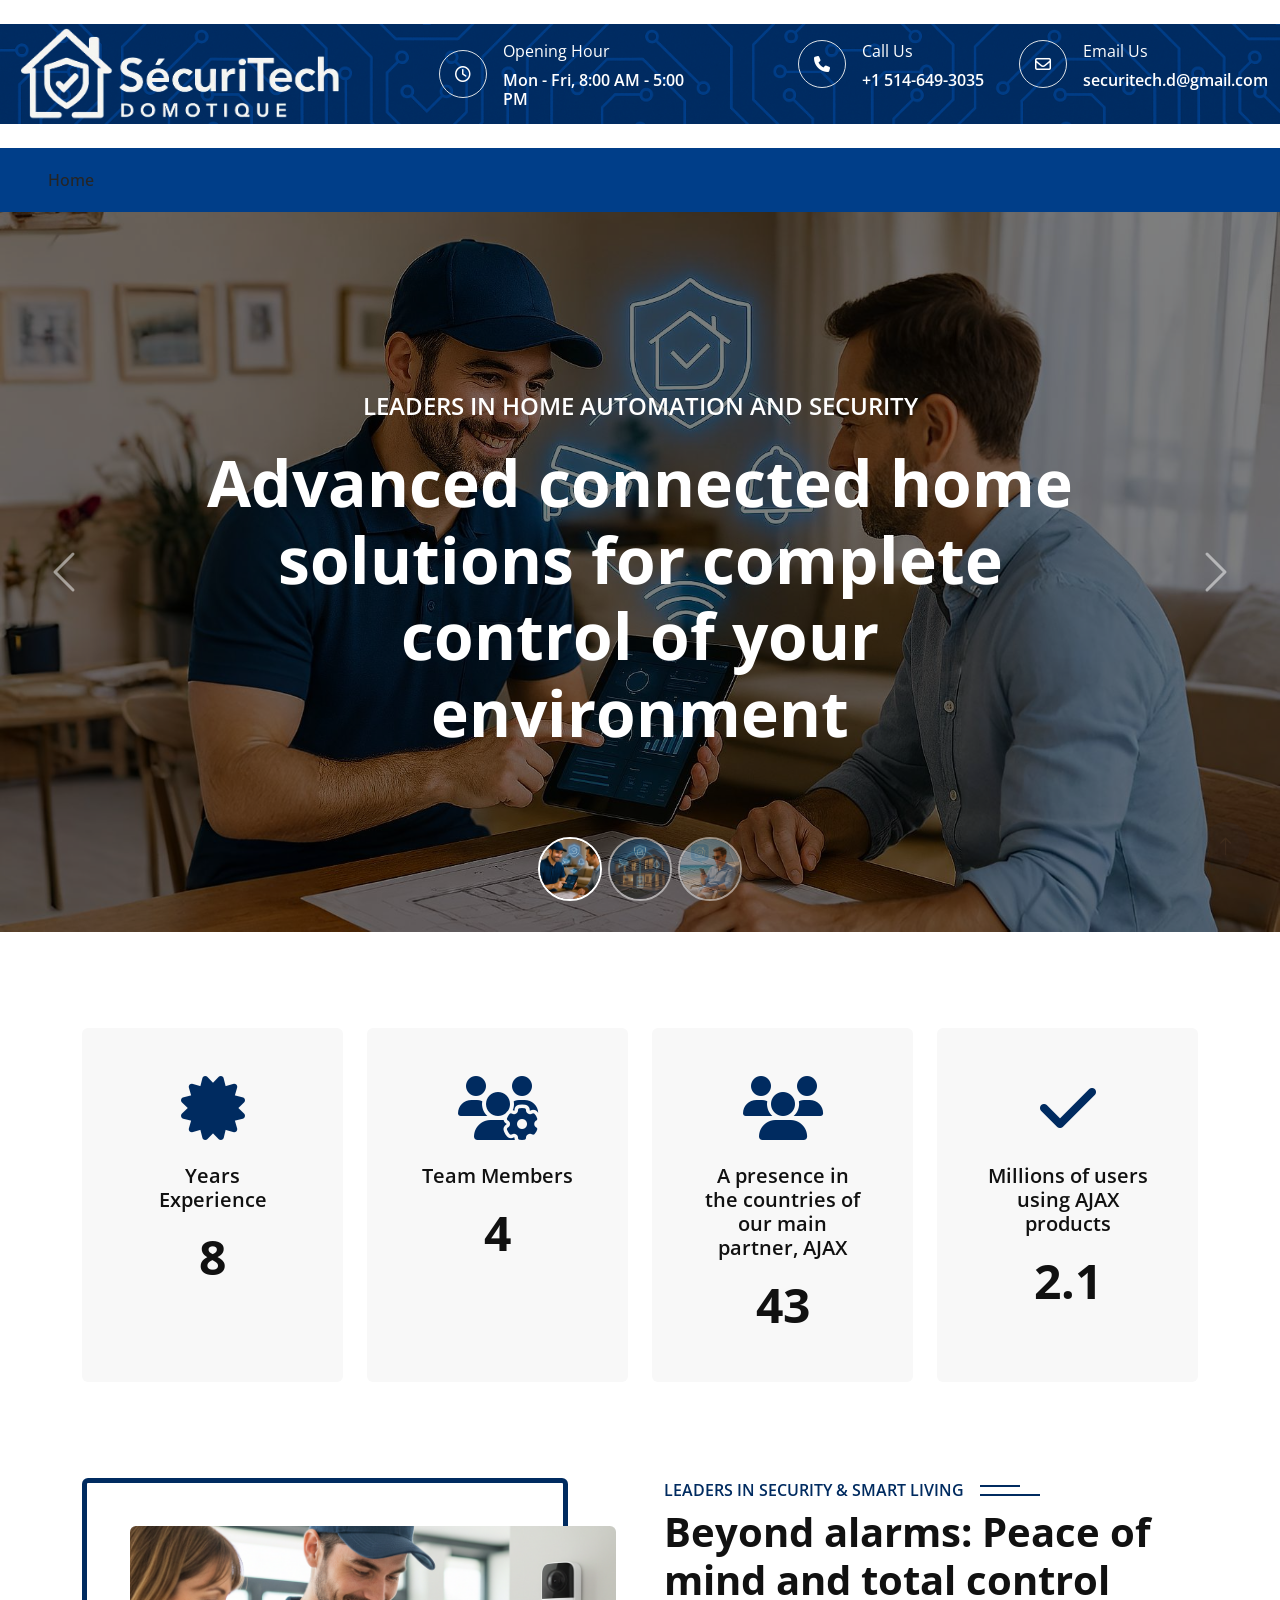
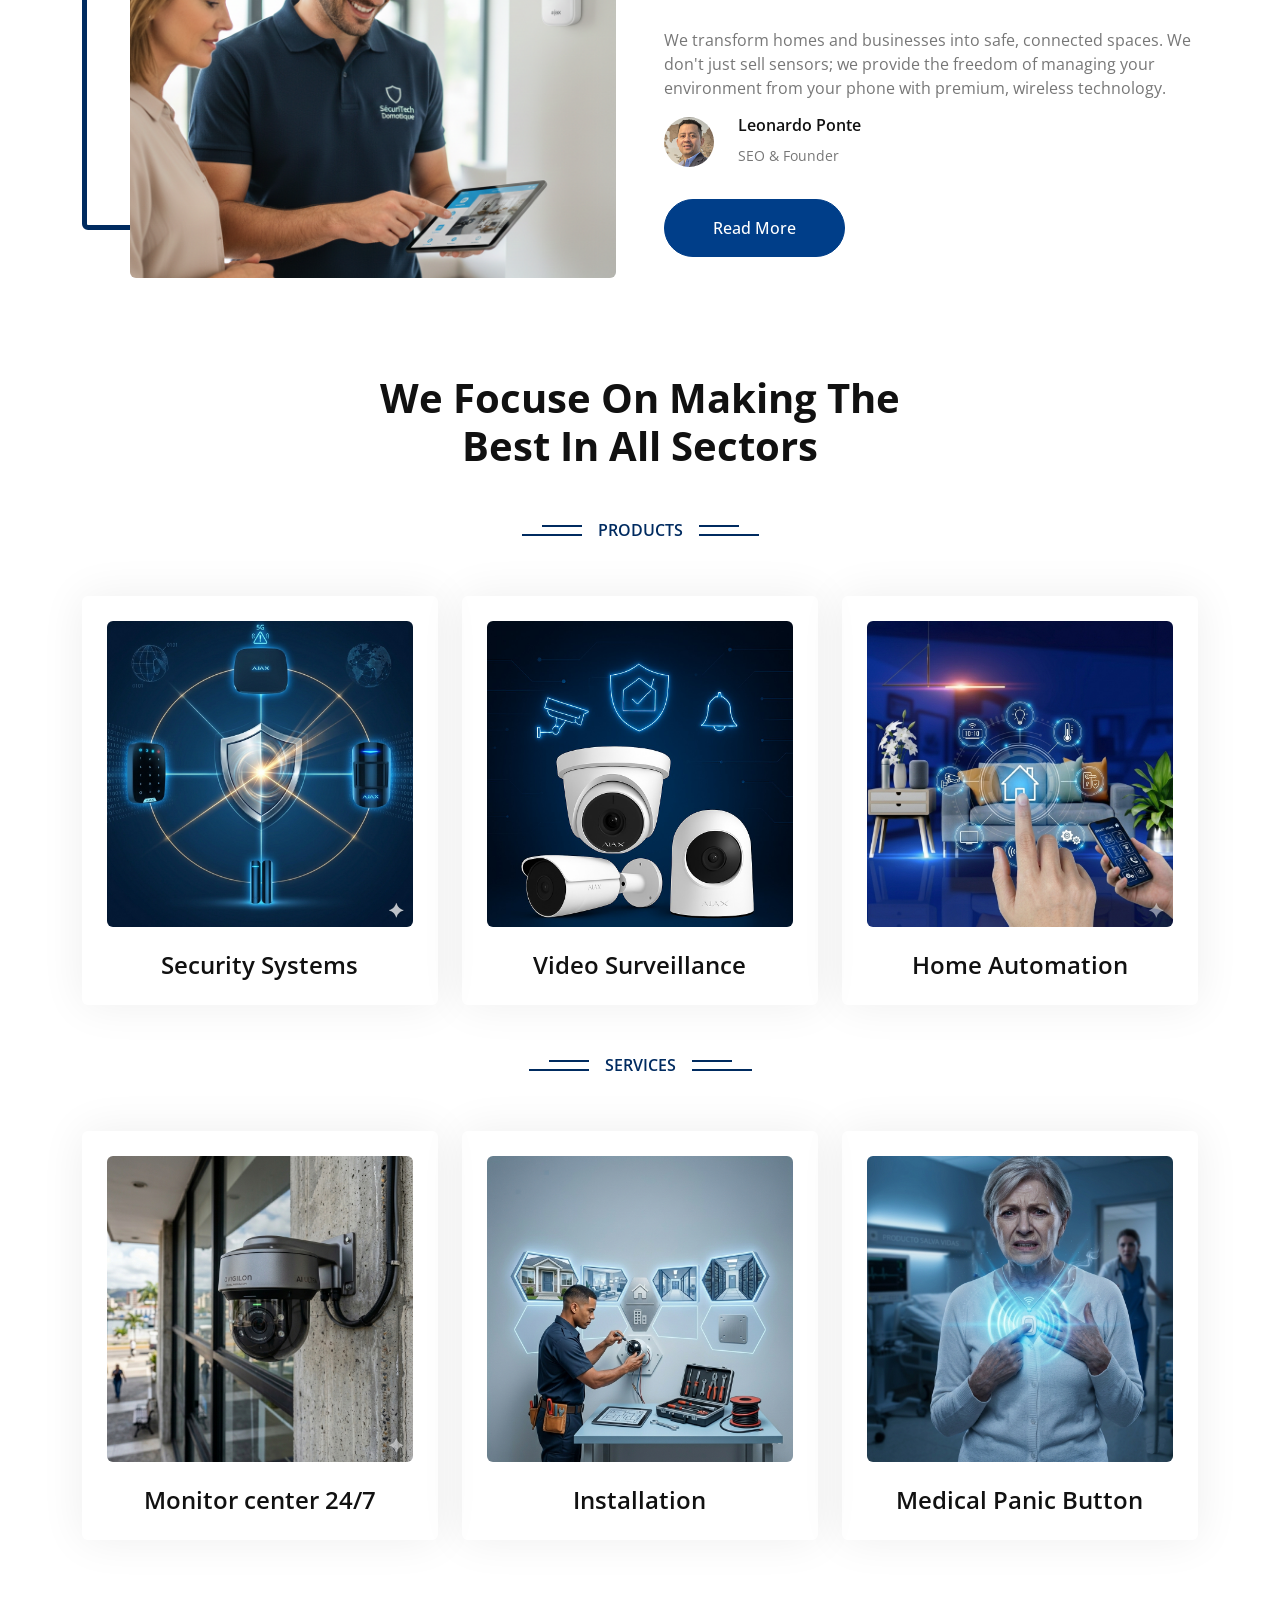
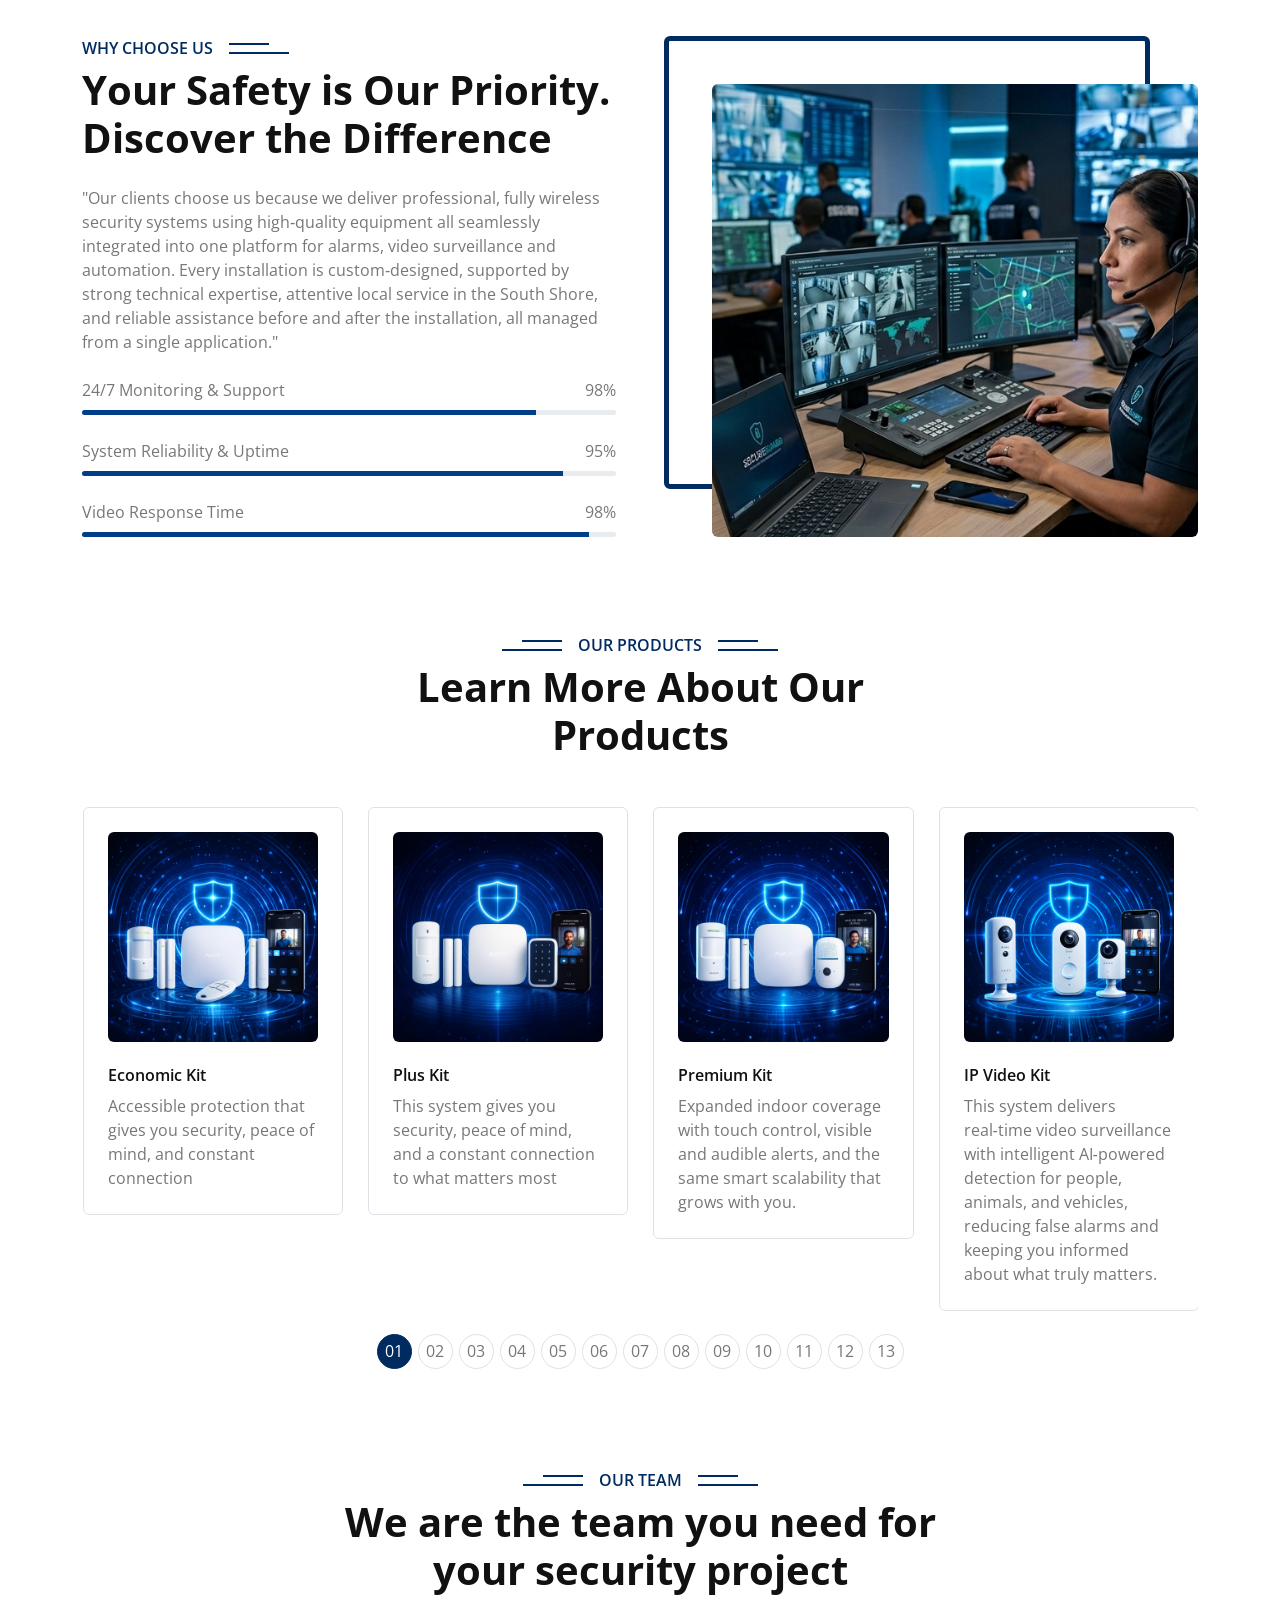
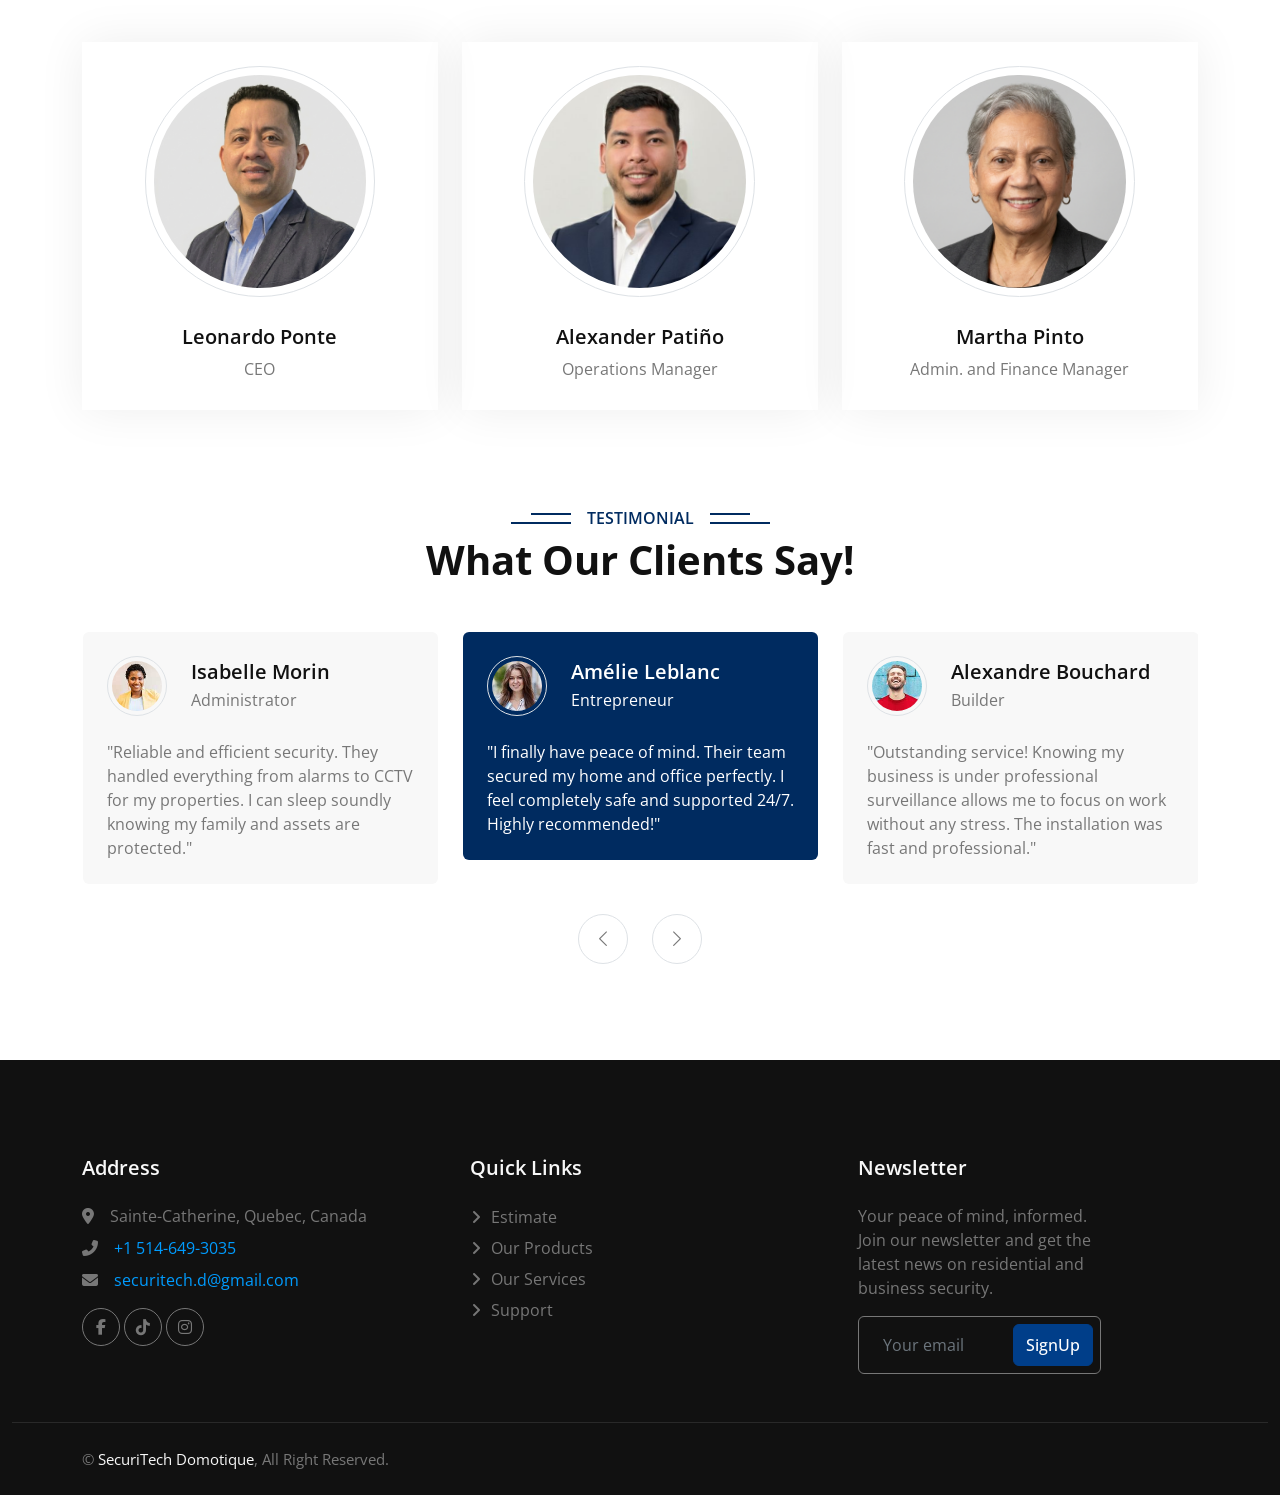
==== index.html @ 62801476 "Texto Dome cam" ====
<!DOCTYPE html>
<html lang="en">

<head>
    <meta charset="utf-8">
    <title>Securi Tech</title>
    <meta content="width=device-width, initial-scale=1.0" name="viewport">
    <meta content="" name="keywords">
    <meta content="" name="description">

    <!-- Favicon -->
    <link href="img/favicon.ico" rel="icon">

    <!-- Google Web Fonts -->
    <link rel="preconnect" href="https://fonts.googleapis.com">
    <link rel="preconnect" href="https://fonts.gstatic.com" crossorigin>
    <link href="https://fonts.googleapis.com/css2?family=Open+Sans:wght@400;500;600;700&display=swap" rel="stylesheet">

    <!-- Icon Font Stylesheet -->
    <!-- <link href="https://cdnjs.cloudflare.com/ajax/libs/font-awesome/5.10.0/css/all.min.css" rel="stylesheet"> -->
    <link rel="stylesheet" href="https://cdnjs.cloudflare.com/ajax/libs/font-awesome/6.4.0/css/all.min.css">
    <link href="https://cdn.jsdelivr.net/npm/bootstrap-icons@1.4.1/font/bootstrap-icons.css" rel="stylesheet">

    <!-- Libraries Stylesheet -->
    <link href="lib/animate/animate.min.css" rel="stylesheet">
    <link href="lib/owlcarousel/assets/owl.carousel.min.css" rel="stylesheet">
    <link href="lib/lightbox/css/lightbox.min.css" rel="stylesheet">

    <!-- Customized Bootstrap Stylesheet -->
    <link href="css/bootstrap.min.css" rel="stylesheet">

    <!-- Template Stylesheet -->
    <link href="css/style.css" rel="stylesheet">
</head>

<body>
    <!-- Spinner Start -->
    <div id="spinner"
        class="show bg-white position-fixed translate-middle w-100 vh-100 top-50 start-50 d-flex align-items-center justify-content-center">
        <div class="spinner-border position-relative text-primary" style="width: 6rem; height: 6rem;" role="status">
        </div>
        <i class="fa fa-laptop-code fa-2x text-primary position-absolute top-50 start-50 translate-middle"></i>
    </div>
    <!-- Spinner End -->


    <!-- Topbar Start -->
    <!-- <div class="container-fluid bg-light px-0 wow fadeIn" data-wow-delay="0.1s">
        <div class="row gx-0 align-items-center d-none d-lg-flex">
            <div class="col-lg-6 px-5 text-start"> -->
    <!-- <ol class="breadcrumb mb-0">
                    <li class="breadcrumb-item"><a class="small text-secondary" href="#">Home</a></li>
                    <li class="breadcrumb-item"><a class="small text-secondary" href="#">Career</a></li>
                    <li class="breadcrumb-item"><a class="small text-secondary" href="#">Terms</a></li>
                    <li class="breadcrumb-item"><a class="small text-secondary" href="#">Privacy</a></li>
                </ol> -->
    <!-- </div>
            <div class="col-lg-6 px-5 text-end">
                <small>Follow us:</small>
                <div class="h-100 d-inline-flex align-items-center">
                    <a class="btn-square text-primary border-end rounded-0" href="https://www.facebook.com/people/SecuriTech-Domotique/61585365060989/"><i class="fab fa-facebook-f"></i></a>
                    <a class="btn-square text-primary border-end rounded-0" href="https://www.tiktok.com/@securitech.domoti"><i class="fab fa-tiktok"></i></a> -->
    <!-- <a class="btn-square text-primary border-end rounded-0" href=""><i class="fab fa-linkedin-in"></i></a> -->
    <!-- <a class="btn-square text-primary pe-0" href="https://www.instagram.com/securitech.domotique"><i class="fab fa-instagram"></i></a>
                </div>
            </div>
        </div>
    </div> -->
    <!-- Topbar End -->


    <!-- Brand & Contact Start -->
    <div class="container-fluid py-4 px-0 m-0 wow fadeIn" data-wow-delay="0.1s">
        <div class="row align-items-center top-bar fondobarra m-0">
            <div class="col-lg-4 col-md-12 text-center text-lg-start">
                <a href="" class="navbar-brand m-0 p-0">
                    <!-- <h1 class="fw-bold text-primary m-0"><i class="fa fa-laptop-code me-3"></i>DGcom</h1> -->
                    <img src="img/Logo Transparente.png" alt="Logo" height="100">
                </a>
            </div>
            <div class="col-lg-8 col-md-7 d-none d-lg-block">
                <div class="row">
                    <div class="col-4">
                        <div class="d-flex align-items-center justify-content-end">
                            <div class="flex-shrink-0 btn-lg-square border rounded-circle">
                                <i class="far fa-clock text-white"></i>
                            </div>
                            <div class="ps-3">
                                <p class="mb-2 text-white">Opening Hour</p>
                                <h6 class="mb-0 text-white">Mon - Fri, 8:00 AM - 5:00 PM</h6>
                            </div>
                        </div>
                    </div>
                    <div class="col-4">
                        <div class="d-flex align-items-center justify-content-end">
                            <div class="flex-shrink-0 btn-lg-square border rounded-circle">
                                <i class="fa fa-phone text-white"></i>
                            </div>
                            <div class="ps-3">
                                <p class="mb-2 text-white">Call Us</p>
                                <h6 class="mb-0 text-white"><a href="https://wa.me/15146493035" class="text-white">+1
                                        514-649-3035</a></h6>
                            </div>
                        </div>
                    </div>
                    <div class="col-4">
                        <div class="d-flex align-items-center justify-content-end">
                            <div class="flex-shrink-0 btn-lg-square border rounded-circle">
                                <i class="far fa-envelope text-white"></i>
                            </div>
                            <div class="ps-3">
                                <p class="mb-2 text-white">Email Us</p>
                                <h6 class="mb-0 text-white"><a href="mailto:securitech.d@gmail.com"
                                        class="text-white">securitech.d@gmail.com</a></h6>
                            </div>
                        </div>
                    </div>
                </div>
            </div>
        </div>
    </div>
    <!-- Brand & Contact End -->


    <!-- Navbar Start -->
    <nav class="navbar navbar-expand-lg bg-primary navbar-dark sticky-top py-lg-0 px-lg-5 wow fadeIn"
        data-wow-delay="0.1s">
        <a href="#" class="navbar-brand ms-3 d-lg-none">MENU</a>
        <button type="button" class="navbar-toggler me-3" data-bs-toggle="collapse" data-bs-target="#navbarCollapse">
            <span class="navbar-toggler-icon"></span>
        </button>
        <div class="collapse navbar-collapse" id="navbarCollapse">
            <div class="navbar-nav me-auto p-3 p-lg-0">
                <a href="index.html" class="nav-item nav-link active">Home</a>
                <!-- <a href="about.html" class="nav-item nav-link">About Us</a> -->
                <!-- <a href="service.html" class="nav-item nav-link">Services</a> -->
                <!-- <a href="project.html" class="nav-item nav-link">Projects</a> -->
                <!-- <div class="nav-item dropdown">
                    <a href="#" class="nav-link dropdown-toggle" data-bs-toggle="dropdown">Pages</a>
                    <div class="dropdown-menu border-0 rounded-0 rounded-bottom m-0">
                        <a href="feature.html" class="dropdown-item">Features</a>
                        <a href="team.html" class="dropdown-item">Our Team</a>
                        <a href="testimonial.html" class="dropdown-item">Testimonial</a>
                        <a href="404.html" class="dropdown-item">404 Page</a>
                    </div>
                </div> -->
                <!-- <a href="contact.html" class="nav-item nav-link">Contact Us</a> -->
            </div>
        </div>
    </nav>
    <!-- Navbar End -->


    <!-- Carousel Start -->
    <div class="container-fluid p-0 mb-5 wow fadeIn" data-wow-delay="0.1s">
        <div id="header-carousel" class="carousel slide" data-bs-ride="carousel">
            <div class="carousel-indicators">
                <button type="button" data-bs-target="#header-carousel" data-bs-slide-to="0" class="active"
                    aria-current="true" aria-label="Slide 1">
                    <img class="img-fluid" src="img/Img01.jpg" alt="Image">
                </button>
                <button type="button" data-bs-target="#header-carousel" data-bs-slide-to="1" aria-label="Slide 2">
                    <img class="img-fluid" src="img/Img02.jpg" alt="Image">
                </button>
                <button type="button" data-bs-target="#header-carousel" data-bs-slide-to="2" aria-label="Slide 3">
                    <img class="img-fluid" src="img/Img03.jpg" alt="Image">
                </button>
            </div>
            <div class="carousel-inner">
                <div class="carousel-item active">
                    <img class="w-100" src="img/Img01.jpg" alt="Image">
                    <div class="carousel-caption">
                        <div class="p-3" style="max-width: 900px;">
                            <h4 class="text-white text-uppercase mb-4 animated zoomIn">Leaders in Home Automation and
                                Security</h4>
                            <h1 class="display-3 text-white mb-0 animated zoomIn">Advanced connected home solutions for
                                complete control of your environment</h1>
                        </div>
                    </div>
                </div>
                <div class="carousel-item">
                    <img class="w-100" src="img/Img02.jpg" alt="Image">
                    <div class="carousel-caption">
                        <div class="p-3" style="max-width: 900px;">
                            <h4 class="text-white text-uppercase mb-4 animated zoomIn">Smart Spaces: Total Control in
                                Home and Office</h4>
                            <h1 class="display-3 text-white mb-0 animated zoomIn">Smart and safe spaces designed for
                                your peace of mind</h1>
                        </div>
                    </div>
                </div>
                <div class="carousel-item">
                    <img class="w-100" src="img/Img03.jpg" alt="Image">
                    <div class="carousel-caption">
                        <div class="p-3" style="max-width: 900px;">
                            <h4 class="text-white text-uppercase mb-4 animated zoomIn">Security is Freedom</h4>
                            <h1 class="display-3 text-white mb-0 animated zoomIn">The power to manage your environment
                                with a single touch, anywhere you are</h1>
                        </div>
                    </div>
                </div>
            </div>
            <button class="carousel-control-prev" type="button" data-bs-target="#header-carousel" data-bs-slide="prev">
                <span class="carousel-control-prev-icon" aria-hidden="true"></span>
                <span class="visually-hidden">Previous</span>
            </button>
            <button class="carousel-control-next" type="button" data-bs-target="#header-carousel" data-bs-slide="next">
                <span class="carousel-control-next-icon" aria-hidden="true"></span>
                <span class="visually-hidden">Next</span>
            </button>
        </div>
    </div>
    <!-- Carousel End -->


    <!-- Facts Start -->
    <div class="container-xxl py-5">
        <div class="container">
            <div class="row g-4">
                <div class="col-lg-3 col-md-6 wow fadeInUp" data-wow-delay="0.1s">
                    <div class="fact-item bg-light rounded text-center h-100 p-5">
                        <i class="fa fa-certificate fa-4x text-primary mb-4"></i>
                        <h5 class="mb-3">Years Experience</h5>
                        <h1 class="display-5 mb-0" data-toggle="counter-up">18</h1>
                    </div>
                </div>
                <div class="col-lg-3 col-md-6 wow fadeInUp" data-wow-delay="0.3s">
                    <div class="fact-item bg-light rounded text-center h-100 p-5">
                        <i class="fa fa-users-cog fa-4x text-primary mb-4"></i>
                        <h5 class="mb-3">Team Members</h5>
                        <h1 class="display-5 mb-0" data-toggle="counter-up">9</h1>
                    </div>
                </div>
                <div class="col-lg-3 col-md-6 wow fadeInUp" data-wow-delay="0.5s">
                    <div class="fact-item bg-light rounded text-center h-100 p-5">
                        <i class="fa fa-users fa-4x text-primary mb-4"></i>
                        <h5 class="mb-3">A presence in the countries of our main partner, AJAX</h5>
                        <h1 class="display-5 mb-0" data-toggle="counter-up">90</h1>
                    </div>
                </div>
                <div class="col-lg-3 col-md-6 wow fadeInUp" data-wow-delay="0.7s">
                    <div class="fact-item bg-light rounded text-center h-100 p-5">
                        <i class="fa fa-check fa-4x text-primary mb-4"></i>
                        <h5 class="mb-3">Millions of users using AJAX products</h5>
                        <h1 class="display-5 mb-0" data-toggle="counter-up">4.5</h1>
                    </div>
                </div>
            </div>
        </div>
    </div>
    <!-- Facts End -->


    <!-- About Start -->
    <div class="container-xxl py-5">
        <div class="container">
            <div class="row g-5">
                <div class="col-lg-6 wow fadeInUp" data-wow-delay="0.1s">
                    <div class="img-border">
                        <img class="img-fluid" src="img/About.png" alt="">
                    </div>
                </div>
                <div class="col-lg-6 wow fadeInUp" data-wow-delay="0.5s">
                    <div class="h-100">
                        <h6 class="section-title bg-white text-start text-primary pe-3">Leaders in Security & Smart
                            Living</h6>
                        <h1 class="display-6 mb-4">Beyond alarms: Peace of mind and total control</h1>
                        <p>We transform homes and businesses into safe, connected spaces. We don't just sell sensors; we
                            provide the freedom of managing your environment from your phone with premium, wireless
                            technology.</p>
                        <div class="d-flex align-items-center mb-4 pb-2">
                            <img class="flex-shrink-0 rounded-circle" src="img/CEO.png" alt=""
                                style="width: 50px; height: 50px;">
                            <div class="ps-4">
                                <h6>Leonardo Ponte</h6>
                                <small>SEO & Founder</small>
                            </div>
                        </div>
                        <a class="btn btn-primary rounded-pill py-3 px-5" href="">Read More</a>
                    </div>
                </div>
            </div>
        </div>
    </div>
    <!-- About End -->


    <!-- Features Start -->
    <div class="container-xxl py-5">
        <div class="container">
            <div class="text-center mx-auto mb-5 wow fadeInUp" data-wow-delay="0.1s" style="max-width: 600px;">
                <h1 class="display-6 mb-4">We Focuse On Making The Best In All Sectors</h1>
            </div>
            <!-- Product Start -->
            <div class="text-center mx-auto mb-5 wow fadeInUp" data-wow-delay="0.1s" style="max-width: 600px;">
                <h6 class="section-title bg-white text-center text-primary px-3">Products</h6>
            </div>
            <div class="row g-4">
                <div class="col-lg-4 col-md-6 wow fadeInUp" data-wow-delay="0.1s">
                    <a class="service-item d-block rounded text-center h-100 p-4" href="">
                        <img class="img-fluid rounded mb-4" src="img/SecuritySystems.png" alt="">
                        <h4 class="mb-0">Security Systems</h4>
                    </a>
                </div>
                <div class="col-lg-4 col-md-6 wow fadeInUp" data-wow-delay="0.3s">
                    <a class="service-item d-block rounded text-center h-100 p-4" href="">
                        <img class="img-fluid rounded mb-4" src="img/VideoSurveillance.jpeg" alt="">
                        <h4 class="mb-0">Video Surveillance</h4>
                    </a>
                </div>
                <div class="col-lg-4 col-md-6 wow fadeInUp" data-wow-delay="0.5s">
                    <a class="service-item d-block rounded text-center h-100 p-4" href="">
                        <img class="img-fluid rounded mb-4" src="img/HomeAutomation.png" alt="">
                        <h4 class="mb-0">Home Automation</h4>
                    </a>
                </div>
            </div>
            <!-- Product End -->
            <!-- Services Start -->
            <div class="text-center mx-auto mb-5 wow fadeInUp mt-5" data-wow-delay="0.1s" style="max-width: 600px;">
                <h6 class="section-title bg-white text-center text-primary px-3">Services</h6>
            </div>
            <div class="row g-4">
                <div class="col-lg-4 col-md-6 wow fadeInUp" data-wow-delay="0.1s">
                    <a class="service-item d-block rounded text-center h-100 p-4" href="">
                        <img class="img-fluid rounded mb-4" src="img/VideoSurveillance.png" alt="">
                        <h4 class="mb-0">Monitor center 24/7</h4>
                    </a>
                </div>
                <div class="col-lg-4 col-md-6 wow fadeInUp" data-wow-delay="0.3s">
                    <a class="service-item d-block rounded text-center h-100 p-4" href="">
                        <img class="img-fluid rounded mb-4" src="img/Installation.png" alt="">
                        <h4 class="mb-0">Installation</h4>
                    </a>
                </div>
                <div class="col-lg-4 col-md-6 wow fadeInUp" data-wow-delay="0.5s">
                    <a class="service-item d-block rounded text-center h-100 p-4" href="">
                        <img class="img-fluid rounded mb-4" src="img/PanicButton.png" alt="">
                        <h4 class="mb-0">Medical Panic Button</h4>
                    </a>
                </div>
            </div>
            <!-- Services End -->
        </div>
    </div>
    <!-- Features End -->


    <!-- Feature Start -->
    <div class="container-xxl py-5">
        <div class="container">
            <div class="row g-5">
                <div class="col-lg-6 wow fadeInUp" data-wow-delay="0.1s">
                    <div class="h-100">
                        <h6 class="section-title bg-white text-start text-primary pe-3">Why Choose Us</h6>
                        <h1 class="display-6 mb-4">Your Safety is Our Priority. Discover the Difference</h1>
                        <p class="mb-4">"Our clients choose us because we deliver professional, fully wireless security
                            systems using high‑quality equipment all seamlessly integrated into one platform for alarms,
                            video surveillance and automation. Every installation is custom‑designed, supported by
                            strong technical expertise, attentive local service in the South Shore, and reliable
                            assistance before and after the installation, all managed from a single application."</p>
                        <div class="row g-4">
                            <div class="col-12">
                                <div class="skill">
                                    <div class="d-flex justify-content-between">
                                        <p class="mb-2">24/7 Monitoring & Support</p>
                                        <p class="mb-2">98%</p>
                                    </div>
                                    <div class="progress">
                                        <div class="progress-bar bg-primary" role="progressbar" aria-valuenow="85"
                                            aria-valuemin="0" aria-valuemax="100"></div>
                                    </div>
                                </div>
                            </div>
                            <div class="col-12">
                                <div class="skill">
                                    <div class="d-flex justify-content-between">
                                        <p class="mb-2">System Reliability & Uptime</p>
                                        <p class="mb-2">95%</p>
                                    </div>
                                    <div class="progress">
                                        <div class="progress-bar bg-primary" role="progressbar" aria-valuenow="90"
                                            aria-valuemin="0" aria-valuemax="100"></div>
                                    </div>
                                </div>
                            </div>
                            <div class="col-12">
                                <div class="skill">
                                    <div class="d-flex justify-content-between">
                                        <p class="mb-2">Video Response Time</p>
                                        <p class="mb-2">98%</p>
                                    </div>
                                    <div class="progress">
                                        <div class="progress-bar bg-primary" role="progressbar" aria-valuenow="95"
                                            aria-valuemin="0" aria-valuemax="100"></div>
                                    </div>
                                </div>
                            </div>
                        </div>
                    </div>
                </div>
                <div class="col-lg-6 wow fadeInUp" data-wow-delay="0.5s">
                    <div class="img-border">
                        <img class="img-fluid" src="img/Monitor.png" alt="">
                    </div>
                </div>
            </div>
        </div>
    </div>
    <!-- Feature End -->


    <!-- Products Start -->
    <div class="container-xxl py-5">
        <div class="container">
            <div class="text-center mx-auto mb-5 wow fadeInUp" data-wow-delay="0.1s" style="max-width: 600px;">
                <h6 class="section-title bg-white text-center text-primary px-3">Our Products</h6>
                <h1 class="display-6 mb-4">Learn More About Our Products</h1>
            </div>
            <div class="owl-carousel project-carousel wow fadeInUp" data-wow-delay="0.1s">

                <div class="project-item border rounded h-100 p-4" data-dot="01">
                    <div class="position-relative mb-4">
                        <img class="img-fluid rounded" src="img/equipos/EconomicKit.jpeg" alt="">
                        <a href="img/equipos/EconomicKit.jpeg" data-lightbox="equipment"><i
                                class="fa fa-eye fa-2x"></i></a>
                    </div>
                    <h6>Economic Kit</h6>
                    <span> Accessible protection that gives you security, peace of mind, and constant connection</span>
                </div>

                <div class="project-item border rounded h-100 p-4" data-dot="02">
                    <div class="position-relative mb-4">
                        <img class="img-fluid rounded" src="img/equipos/PlusKit.jpeg" alt="">
                        <a href="img/equipos/PlusKit.jpeg" data-lightbox="equipment"><i class="fa fa-eye fa-2x"></i></a>
                    </div>
                    <h6>Plus Kit</h6>
                    <span> This system gives you security, peace of mind, and a constant connection to what matters
                        most</span>
                </div>

                <div class="project-item border rounded h-100 p-4" data-dot="03">
                    <div class="position-relative mb-4">
                        <img class="img-fluid rounded" src="img/equipos/PremiumKit.jpeg" alt="">
                        <a href="img/equipos/PremiumKit.jpeg" data-lightbox="equipment"><i
                                class="fa fa-eye fa-2x"></i></a>
                    </div>
                    <h6>Premium Kit</h6>
                    <span>Expanded indoor coverage with touch control, visible and audible alerts, and the same smart scalability that grows with you.</span>
                </div>

                <div class="project-item border rounded h-100 p-4" data-dot="04">
                    <div class="position-relative mb-4">
                        <img class="img-fluid rounded" src="img/equipos/IPVideoKit.jpeg" alt="">
                        <a href="img/equipos/IPVideoKit.jpeg" data-lightbox="equipment"><i
                                class="fa fa-eye fa-2x"></i></a>
                    </div>
                    <h6>IP Video Kit</h6>
                    <span>This system delivers real‑time video surveillance with intelligent AI‑powered detection for people, animals, and vehicles, reducing false alarms and keeping you informed about what truly matters.</span>
                </div>

                <div class="project-item border rounded h-100 p-4" data-dot="05">
                    <div class="position-relative mb-4">
                        <img class="img-fluid rounded" src="img/equipos/LeakDetectorKit.jpeg" alt="">
                        <a href="img/equipos/LeakDetectorKit.jpeg" data-lightbox="equipment"><i
                                class="fa fa-eye fa-2x"></i></a>
                    </div>
                    <h6>Water Leak Detector Kit</h6>
                    <span>Enjoy the peace of mind that a simple leak won’t drain your finances. The system detects water instantly and automatically shuts the valve, preventing costly damage before it begins.</span>
                </div>

                <div class="project-item border rounded h-100 p-4" data-dot="06">
                    <div class="position-relative mb-4">
                        <img class="img-fluid rounded" src="img/equipos/AJAXHub2.png" alt="">
                        <a href="img/equipos/AJAXHub2.png" data-lightbox="equipment"><i class="fa fa-eye fa-2x"></i></a>
                    </div>
                    <h6>Ajax Hub 2 Plus (9NA/AFA) with SIM white</h6>
                    <span>advanced security control panel designed to effectively protect homes and business premises</span>
                </div>

                <div class="project-item border rounded h-100 p-4" data-dot="07">
                    <div class="position-relative mb-4">
                        <img class="img-fluid rounded" src="img/equipos/WirelessIRmotionDetector.png" alt="">
                        <a href="img/equipos/WirelessIRmotionDetector.png" data-lightbox="equipment"><i class="fa fa-eye fa-2x"></i></a>
                    </div>
                    <h6>Wireless IR motion detector</h6>
                    <span>Crucial component in safeguarding your home or place of business from potential
                        intrusions</span>
                </div>

                <div class="project-item border rounded h-100 p-4" data-dot="08">
                    <div class="position-relative mb-4">
                        <img class="img-fluid rounded" src="img/equipos/WirelessOpeningDetector.png" alt="">
                        <a href="img/equipos/WirelessOpeningDetector.png" data-lightbox="equipment"><i class="fa fa-eye fa-2x"></i></a>
                    </div>
                    <h6>Wireless opening detector</h6>
                    <span>Provides early alerts for potential intrusions through doors or windows</span>
                </div>

                <!-- <div class="project-item border rounded h-100 p-4" data-dot="09">
                    <div class="position-relative mb-4">
                        <img class="img-fluid rounded" src="img/equipos/YaleAssureLock2.jpg" alt="">
                        <a href="img/equipos/YaleAssureLock2.jpg" data-lightbox="equipment"><i class="fa fa-eye fa-2x"></i></a>
                    </div>
                    <h6>Yale Assure Lock 2 Deadbolt</h6>
                    <span>Our first ever smart lock with Apple Home Key built-in — meet the Yale Assure Lock 2
                        Plus</span>
                </div> -->

                <div class="project-item border rounded h-100 p-4" data-dot="09">
                    <div class="position-relative mb-4">
                        <img class="img-fluid rounded" src="img/equipos/SatinNickelSmart.jpg" alt="">
                        <a href="img/equipos/SatinNickelSmart.jpg" data-lightbox="equipment"><i class="fa fa-eye fa-2x"></i></a>
                    </div>
                    <h6>Satin Nickel Smart Keyless Entry Door Lock with Wi-Fi Connected Keypad</h6>
                    <span>A smart lock system that seamlessly integrates with your security setup, enhancing comfort and automating your home with effortless, touch‑enabled control.</span>
                </div>

                <div class="project-item border rounded h-100 p-4" data-dot="10">
                    <div class="position-relative mb-4">
                        <img class="img-fluid rounded" src="img/equipos/WirelessSmartAlarm.png" alt="">
                        <a href="img/equipos/WirelessSmartAlarm.png" data-lightbox="equipment"><i class="fa fa-eye fa-2x"></i></a>
                    </div>
                    <h6>Wireless smart/alarm button (white)</h6>
                    <span>Versatile wireless alarm button/smart button offering panic and control modes</span>
                </div>

                <div class="project-item border rounded h-100 p-4" data-dot="11">
                    <div class="position-relative mb-4">
                        <img class="img-fluid rounded" src="img/equipos/AjaxDoorBell.avif" alt="">
                        <a href="img/equipos/AjaxDoorBell.avif" data-lightbox="equipment"><i class="fa fa-eye fa-2x"></i></a>
                    </div>
                    <h6>Ajax Doorbell</h6>
                    <span>Video doorbell with built-in AI, PIR sensor, and control via apps</span>
                </div>

                <div class="project-item border rounded h-100 p-4" data-dot="12">
                    <div class="position-relative mb-4">
                        <img class="img-fluid rounded" src="img/equipos/AjaxBulletCamWhite.jpg" alt="">
                        <a href="img/equipos/AjaxBulletCamWhite.jpg" data-lightbox="equipment"><i class="fa fa-eye fa-2x"></i></a>
                    </div>
                    <h6>Wired AI-powered security IP BulletCam</h6>
                    <span>High‑end bullet camera with integrated AI, offering exceptional versatility and rugged outdoor durability for reliable, intelligent surveillance in any environment.</span>
                </div>

                <div class="project-item border rounded h-100 p-4" data-dot="13">
                    <div class="position-relative mb-4">
                        <img class="img-fluid rounded" src="img/equipos/WiredAI_ IP DomeCam Mini.png" alt="">
                        <a href="img/equipos/WiredAI_ IP DomeCam Mini.png" data-lightbox="equipment"><i class="fa fa-eye fa-2x"></i></a>
                    </div>
                    <h6>Wired AI-powered security IP DomeCam Mini</h6>
                    <span>High‑end, ultra‑discreet dome camera with integrated AI, offering exceptional versatility and robust durability for both indoor and outdoor environments.</span>
                </div>

            </div>
        </div>
    </div>
    <!-- Products End -->


    <!-- Team Start -->
    <div class="container-xxl py-5">
        <div class="container">
            <div class="text-center mx-auto mb-5 wow fadeInUp" data-wow-delay="0.1s" style="max-width: 600px;">
                <h6 class="section-title bg-white text-center text-primary px-3">Our Team</h6>
                <h1 class="display-6 mb-4">We are the team you need for your security project</h1>
            </div>
            <div class="row g-4">
                <div class="col-lg-4 col-md-6 wow fadeInUp" data-wow-delay="0.1s">
                    <div class="team-item text-center p-4">
                        <img class="img-fluid border rounded-circle w-75 p-2 mb-4" src="img/Team01.png" alt="">
                        <div class="team-text">
                            <div class="team-title">
                                <h5>Leonardo Ponte</h5>
                                <span>CEO</span>
                            </div>
                            <div class="team-social">
                                <h5>Leonardo Ponte</h5>
                                <!-- <a class="btn btn-square btn-primary rounded-circle" href=""><i
                                        class="fab fa-facebook-f"></i></a>
                                <a class="btn btn-square btn-primary rounded-circle" href=""><i
                                        class="fab fa-twitter"></i></a>
                                <a class="btn btn-square btn-primary rounded-circle" href=""><i
                                        class="fab fa-instagram"></i></a> -->
                            </div>
                        </div>
                    </div>
                </div>
                <div class="col-lg-4 col-md-6 wow fadeInUp" data-wow-delay="0.3s">
                    <div class="team-item text-center p-4">
                        <img class="img-fluid border rounded-circle w-75 p-2 mb-4" src="img/Team02.png" alt="">
                        <div class="team-text">
                            <div class="team-title">
                                <h5>Alexander Pati&ntilde;o</h5>
                                <span>Operations Manager</span>
                            </div>
                            <div class="team-social">
                                <h5>Alexander Pati&ntilde;o</h5>
                                <!-- <a class="btn btn-square btn-primary rounded-circle" href=""><i
                                        class="fab fa-facebook-f"></i></a>
                                <a class="btn btn-square btn-primary rounded-circle" href=""><i
                                        class="fab fa-twitter"></i></a>
                                <a class="btn btn-square btn-primary rounded-circle" href=""><i
                                        class="fab fa-instagram"></i></a> -->
                            </div>
                        </div>
                    </div>
                </div>
                <div class="col-lg-4 col-md-6 wow fadeInUp" data-wow-delay="0.5s">
                    <div class="team-item text-center p-4">
                        <img class="img-fluid border rounded-circle w-75 p-2 mb-4" src="img/Team03.png" alt="">
                        <div class="team-text">
                            <div class="team-title">
                                <h5>Martha Pinto</h5>
                                <span>Admin. and Finance Manager</span>
                            </div>
                            <div class="team-social">
                                <h5>Martha Pinto</h5>
                                <!-- <a class="btn btn-square btn-primary rounded-circle" href=""><i
                                        class="fab fa-facebook-f"></i></a>
                                <a class="btn btn-square btn-primary rounded-circle" href=""><i
                                        class="fab fa-twitter"></i></a>
                                <a class="btn btn-square btn-primary rounded-circle" href=""><i
                                        class="fab fa-instagram"></i></a> -->
                            </div>
                        </div>
                    </div>
                </div>
            </div>
        </div>
    </div>
    <!-- Team End -->


    <!-- Testimonial Start -->
    <div class="container-xxl py-5">
        <div class="container">
            <div class="text-center mx-auto mb-5 wow fadeInUp" data-wow-delay="0.1s" style="max-width: 600px;">
                <h6 class="section-title bg-white text-center text-primary px-3">Testimonial</h6>
                <h1 class="display-6 mb-4">What Our Clients Say!</h1>
            </div>
            <div class="owl-carousel testimonial-carousel wow fadeInUp" data-wow-delay="0.1s">

                <div class="testimonial-item bg-light rounded p-4">
                    <div class="d-flex align-items-center mb-4">
                        <img class="flex-shrink-0 rounded-circle border p-1" src="img/testimonial-1.jpg" alt="">
                        <div class="ms-4">
                            <h5 class="mb-1">Amélie Leblanc</h5>
                            <span>Entrepreneur</span>
                        </div>
                    </div>
                    <p class="mb-0">"I finally have peace of mind. Their team secured my home and office perfectly. I
                        feel completely safe and supported 24/7. Highly recommended!"</p>
                </div>

                <div class="testimonial-item bg-light rounded p-4">
                    <div class="d-flex align-items-center mb-4">
                        <img class="flex-shrink-0 rounded-circle border p-1" src="img/testimonial-2.jpg" alt="">
                        <div class="ms-4">
                            <h5 class="mb-1">Alexandre Bouchard</h5>
                            <span>Builder</span>
                        </div>
                    </div>
                    <p class="mb-0">"Outstanding service! Knowing my business is under professional surveillance allows
                        me to focus on work without any stress. The installation was fast and professional."</p>
                </div>

                <div class="testimonial-item bg-light rounded p-4">
                    <div class="d-flex align-items-center mb-4">
                        <img class="flex-shrink-0 rounded-circle border p-1" src="img/testimonial-3.jpg" alt="">
                        <div class="ms-4">
                            <h5 class="mb-1">François Martel</h5>
                            <span>Software Developer</span>
                        </div>
                    </div>
                    <p class="mb-0">"The 'Panic Button' was a game-changer. I’m so much more relaxed now that my
                        grandfather has a direct link to help whenever he needs it."</p>
                </div>

                <div class="testimonial-item bg-light rounded p-4">
                    <div class="d-flex align-items-center mb-4">
                        <img class="flex-shrink-0 rounded-circle border p-1" src="img/testimonial-4.jpg" alt="">
                        <div class="ms-4">
                            <h5 class="mb-1">Isabelle Morin</h5>
                            <span>Administrator</span>
                        </div>
                    </div>
                    <p class="mb-0">"Reliable and efficient security. They handled everything from alarms to CCTV for my
                        properties. I can sleep soundly knowing my family and assets are protected."</p>
                </div>
            </div>
        </div>
    </div>
    <!-- Testimonial End -->


    <!-- Footer Start -->
    <div class="container-fluid bg-dark text-body footer mt-5 pt-5 wow fadeIn" data-wow-delay="0.1s">
        <div class="container py-5">
            <div class="row g-5">
                <div class="col-lg-4 col-md-6">
                    <h5 class="text-light mb-4">Address</h5>
                    <p class="mb-2"><i class="fa fa-map-marker-alt me-3"></i>Sainte-Catherine, Quebec, Canada</p>
                    <p class="mb-2"><i class="fa fa-phone-alt me-3"></i><a href="tel:+15146493035">+1 514-649-3035</a>
                    </p>
                    <p class="mb-2"><i class="fa fa-envelope me-3"></i><a
                            href="mailto:securitech.d@gmail.com">securitech.d@gmail.com</a></p>
                    <div class="d-flex pt-2">
                        <!-- <a class="btn btn-square btn-outline-secondary rounded-circle me-1" href=""><i
                                class="fab fa-twitter"></i></a> -->
                        <a class="btn btn-square btn-outline-secondary rounded-circle me-1"
                            href="https://www.facebook.com/people/SecuriTech-Domotique/61585365060989/"><i
                                class="fab fa-facebook-f"></i></a>
                        <a class="btn btn-square btn-outline-secondary rounded-circle me-1"
                            href="https://www.tiktok.com/@securitech.domoti"><i class="fab fa-tiktok"></i></a>
                        <a class="btn btn-square btn-outline-secondary rounded-circle me-0"
                            href="https://www.instagram.com/securitech.domotique"><i class="fab fa-instagram"></i></a>
                    </div>
                </div>
                <div class="col-lg-4 col-md-6">
                    <h5 class="text-light mb-4">Quick Links</h5>
                    <a class="btn btn-link" href="">Estimate</a>
                    <a class="btn btn-link" href="">Our Products</a>
                    <a class="btn btn-link" href="">Our Services</a>
                    <!-- <a class="btn btn-link" href="">Terms & Condition</a> -->
                    <a class="btn btn-link" href="">Support</a>
                </div>
                <!-- <div class="col-lg-3 col-md-6"> -->
                <!--<h5 class="text-light mb-4">Gallery</h5>
                    <div class="row g-2">
                        <div class="col-4">
                            <img class="img-fluid rounded" src="img/project-1.jpg" alt="Image">
                        </div>
                        <div class="col-4">
                            <img class="img-fluid rounded" src="img/project-2.jpg" alt="Image">
                        </div>
                        <div class="col-4">
                            <img class="img-fluid rounded" src="img/project-3.jpg" alt="Image">
                        </div>
                        <div class="col-4">
                            <img class="img-fluid rounded" src="img/project-4.jpg" alt="Image">
                        </div>
                        <div class="col-4">
                            <img class="img-fluid rounded" src="img/project-5.jpg" alt="Image">
                        </div>
                        <div class="col-4">
                            <img class="img-fluid rounded" src="img/project-6.jpg" alt="Image">
                        </div>
                    </div> -->
                <!-- </div> -->
                <div class="col-lg-3 col-md-6">
                    <h5 class="text-light mb-4">Newsletter</h5>
                    <p>Your peace of mind, informed. Join our newsletter and get the latest news on residential and
                        business security.</p>
                    <div class="position-relative mx-auto" style="max-width: 400px;">
                        <input class="form-control bg-transparent border-secondary w-100 py-3 ps-4 pe-5" type="text"
                            placeholder="Your email">
                        <button type="button"
                            class="btn btn-primary py-2 position-absolute top-0 end-0 mt-2 me-2">SignUp</button>
                    </div>
                </div>
            </div>
        </div>
        <div class="container-fluid copyright">
            <div class="container">
                <div class="row">
                    <div class="col-md-6 text-center text-md-start mb-3 mb-md-0">
                        &copy; <a href="#">SecuriTech Domotique</a>, All Right Reserved.
                    </div>
                    <div class="col-md-6 text-center text-md-end">
                        <!--/*** The author’s attribution link must remain intact in the template. ***/-->
                        <!--/*** If you wish to remove this credit link, please purchase the Pro Version . ***/-->
                        <!-- Designed By <a href="https://htmlcodex.com">HTML Codex</a> -->
                    </div>
                </div>
            </div>
        </div>
    </div>
    <!-- Footer End -->


    <!-- Back to Top -->
    <a href="#" class="btn btn-lg btn-primary btn-lg-square rounded-circle back-to-top"><i
            class="bi bi-arrow-up"></i></a>


    <!-- JavaScript Libraries -->
    <script src="https://code.jquery.com/jquery-3.4.1.min.js"></script>
    <script src="https://cdn.jsdelivr.net/npm/bootstrap@5.0.0/dist/js/bootstrap.bundle.min.js"></script>
    <script src="lib/wow/wow.min.js"></script>
    <script src="lib/easing/easing.min.js"></script>
    <script src="lib/waypoints/waypoints.min.js"></script>
    <script src="lib/counterup/counterup.min.js"></script>
    <script src="lib/owlcarousel/owl.carousel.min.js"></script>
    <script src="lib/lightbox/js/lightbox.min.js"></script>

    <!-- Template Javascript -->
    <script src="js/main.js"></script>

    <!-- We protect what matters most to you using cutting-edge technology and a team of experts dedicated to your security 24/7. We don’t just install equipment; we design tailored, comprehensive solutions for your home, office, or business, ensuring an immediate response when every second counts. -->
</body>

</html>
---- css/style.css ----
/********** Template CSS **********/
:root {
    --primary: #002B60;
    --secondary: #777777;
    --light: #F8F8F8;
    --dark: #252525;
}

.back-to-top {
    position: fixed;
    display: none;
    right: 30px;
    bottom: 30px;
    z-index: 99;
}


/*** Spinner ***/
#spinner {
    opacity: 0;
    visibility: hidden;
    transition: opacity .5s ease-out, visibility 0s linear .5s;
    z-index: 99999;
}

#spinner.show {
    transition: opacity .5s ease-out, visibility 0s linear 0s;
    visibility: visible;
    opacity: 1;
}


/*** Button ***/
.btn {
    font-weight: 500;
    transition: .5s;
}

.btn.btn-primary {
    color: #FFFFFF;
}

.btn-square {
    width: 38px;
    height: 38px;
}

.btn-sm-square {
    width: 32px;
    height: 32px;
}

.btn-lg-square {
    width: 48px;
    height: 48px;
}

.btn-square,
.btn-sm-square,
.btn-lg-square {
    padding: 0;
    display: flex;
    align-items: center;
    justify-content: center;
    font-weight: normal;
}


/*** Navbar ***/
.navbar .dropdown-toggle::after {
    border: none;
    content: "\f107";
    font-family: "Font Awesome 5 Free";
    font-weight: 900;
    vertical-align: middle;
    margin-left: 8px;
}

.navbar .navbar-nav .nav-link {
    margin-right: 30px;
    padding: 20px 0;
    color: #FFFFFF;
    font-weight: 500;
    outline: none;
}

.navbar .navbar-nav .nav-link:hover,
.navbar .navbar-nav .nav-link.active {
    color: var(--dark);
}

.navbar.sticky-top {
    top: -100px;
    transition: .5s;
}

@media (max-width: 991.98px) {
    .navbar .navbar-nav .nav-link {
        margin-right: 0;
        padding: 8px 0;
    }

    .navbar .navbar-nav {
        margin-top: 8px;
        border-top: 1px solid rgba(256, 256, 256, .1)
    }
}

@media (min-width: 992px) {
    .navbar .nav-item .dropdown-menu {
        display: block;
        visibility: hidden;
        top: 100%;
        transform: rotateX(-75deg);
        transform-origin: 0% 0%;
        transition: .5s;
        opacity: 0;
    }

    .navbar .nav-item:hover .dropdown-menu {
        transform: rotateX(0deg);
        visibility: visible;
        transition: .5s;
        opacity: 1;
    }
}


/*** Header ***/
#header-carousel .carousel-caption {
    top: 0;
    left: 0;
    right: 0;
    bottom: 0;
    display: flex;
    flex-direction: column;
    align-items: center;
    justify-content: center;
    background: rgba(0, 0, 0, .5);
    z-index: 1;
}

#header-carousel .carousel-control-prev,
#header-carousel .carousel-control-next {
    width: 10%;
}

#header-carousel .carousel-control-prev-icon,
#header-carousel .carousel-control-next-icon {
    width: 3rem;
    height: 3rem;
}

@media (max-width: 768px) {
    #header-carousel .carousel-item {
        position: relative;
        min-height: 500px;
    }
    
    #header-carousel .carousel-item img {
        position: absolute;
        width: 100%;
        height: 100%;
        object-fit: cover;
    }
}

#header-carousel .carousel-indicators [data-bs-target] {
    width: 60px;
    height: 60px;
    text-indent: 0;
    margin-bottom: 15px;
    border: 2px solid #FFFFFF;
    border-radius: 60px;
    overflow: hidden;
}

#header-carousel .carousel-indicators [data-bs-target] img {
    width: 100%;
    height: 100%;
    object-fit: cover;
}

.page-header {
    background: linear-gradient(rgba(0, 0, 0, .5), rgba(0, 0, 0, .5)), url(../img/carousel-1.jpg) center center no-repeat;
    background-size: cover;
}

.breadcrumb-item+.breadcrumb-item::before {
    color: var(--secondary);
}

.page-header .breadcrumb-item+.breadcrumb-item::before {
    color: var(--light);
}


/*** Section Title ***/
.section-title {
    position: relative;
    display: inline-block;
    text-transform: uppercase;
}

.section-title::before {
    position: absolute;
    content: "";
    width: calc(100% + 80px);
    height: 2px;
    top: 4px;
    left: -40px;
    background: var(--primary);
    z-index: -1;
}

.section-title::after {
    position: absolute;
    content: "";
    width: calc(100% + 120px);
    height: 2px;
    bottom: 4px;
    left: -60px;
    background: var(--primary);
    z-index: -1;
}

.section-title.text-start::before {
    width: calc(100% + 40px);
    left: 0;
}

.section-title.text-start::after {
    width: calc(100% + 60px);
    left: 0;
}



/*** Img Border ***/
.img-border {
    position: relative;
    height: 100%;
    min-height: 400px;
}

.img-border::before {
    position: absolute;
    content: "";
    top: 0;
    left: 0;
    right: 3rem;
    bottom: 3rem;
    border: 5px solid var(--primary);
    border-radius: 6px;
}

.img-border img {
    position: absolute;
    top: 3rem;
    left: 3rem;
    width: calc(100% - 3rem);
    height: calc(100% - 3rem);
    object-fit: cover;
    border-radius: 6px;
}


/*** Facts ***/
.fact-item {
    transition: .5s;
}

.fact-item:hover {
    margin-top: -10px;
    background: #FFFFFF !important;
    box-shadow: 0 0 45px rgba(0, 0, 0, .07);
}


/*** Service ***/
.service-item {
    box-shadow: 0 0 45px rgba(0, 0, 0, .07);
    border: 1px solid transparent;
    transition: .5s;
}

.service-item:hover {
    margin-top: -10px;
    box-shadow: none;
    border: 1px solid #DEE2E6;
}


/*** Feature ***/
.progress {
    height: 5px;
}

.progress .progress-bar {
    width: 0px;
    transition: 3s;
}


/*** Project ***/
.project-item a {
    position: absolute;
    width: 100%;
    height: 100%;
    top: 0;
    left: 0;
    display: flex;
    align-items: center;
    justify-content: center;
    color: #FFFFFF;
    background: rgba(0, 0, 0, .5);
    border-radius: 6px;
    opacity: 0;
    transition: .5s;
}

.project-item:hover a {
    opacity: 1;
}

.project-carousel .owl-dots {
    display: flex;
    align-items: center;
    justify-content: center;
    flex-wrap: wrap;
    margin-top: 20px;
}

.project-carousel .owl-dot {
    width: 35px;
    height: 35px;
    margin: 3px;
    display: flex;
    align-items: center;
    justify-content: center;
    border: 1px solid #DEE2E6;
    border-radius: 35px;
    transition: .5s;
}

.project-carousel .owl-dot:hover,
.project-carousel .owl-dot.active {
    color: #FFFFFF;
    border-color: var(--primary);
    background: var(--primary);
}


/*** Team ***/
.team-item {
    box-shadow: 0 0 45px rgba(0, 0, 0, .07);
}

.team-item .team-text {
    position: relative;
    height: 65px;
    overflow: hidden;
}

.team-item .team-title {
    position: absolute;
    width: 100%;
    height: 100%;
    top: 0;
    left: 0;
    display: flex;
    flex-direction: column;
    align-items: center;
    justify-content: center;
    transition: .5s;
}

.team-item:hover .team-title {
    top: -65px;
}

.team-item .team-social {
    position: absolute;
    width: 100%;
    height: 100%;
    top: 65px;
    left: 0;
    display: flex;
    align-items: center;
    justify-content: center;
    background: #FFFFFF;
    transition: .5s;
}

.team-item .team-social .btn {
    margin: 0 3px;
}

.team-item:hover .team-social {
    top: 0;
}


/*** Testimonial ***/

.testimonial-carousel .owl-item .testimonial-item img {
    width: 60px;
    height: 60px;
}

.testimonial-carousel .owl-item .testimonial-item,
.testimonial-carousel .owl-item .testimonial-item * {
    transition: .5s;
}

.testimonial-carousel .owl-item.center .testimonial-item {
    background: var(--primary) !important;
}

.testimonial-carousel .owl-item.center .testimonial-item * {
    color: #FFFFFF !important;
}

.testimonial-carousel .owl-nav {
    margin-top: 30px;
    display: flex;
    justify-content: center;
}

.testimonial-carousel .owl-nav .owl-prev,
.testimonial-carousel .owl-nav .owl-next {
    margin: 0 12px;
    width: 50px;
    height: 50px;
    display: flex;
    align-items: center;
    justify-content: center;
    border: 1px solid #DEE2E6;
    border-radius: 50px;
    font-size: 18px;
    transition: .5s;
}

.testimonial-carousel .owl-nav .owl-prev:hover,
.testimonial-carousel .owl-nav .owl-next:hover {
    color: #FFFFFF;
    border-color: var(--primary);
    background: var(--primary);
}


/*** Footer ***/
.footer .btn.btn-link {
    display: block;
    margin-bottom: 5px;
    padding: 0;
    text-align: left;
    color: var(--secondary);
    font-weight: normal;
    text-transform: capitalize;
    transition: .3s;
}

.footer .btn.btn-link::before {
    position: relative;
    content: "\f105";
    font-family: "Font Awesome 5 Free";
    font-weight: 900;
    color: var(--secondary);
    margin-right: 10px;
}

.footer .btn.btn-link:hover {
    color: var(--primary);
    letter-spacing: 1px;
    box-shadow: none;
}

.footer .copyright {
    padding: 25px 0;
    font-size: 15px;
    border-top: 1px solid rgba(256, 256, 256, .1);
}

.footer .copyright a {
    color: var(--light);
}

.footer .copyright a:hover {
    color: var(--primary);
}

/* Asegúrate de usar url() en lugar de image-url() si es CSS puro */
.fondobarra {
    background: url('../img/FondoEncabezado.png') center center no-repeat;
    background-size: cover;
    width: 100%; /* Asegura que ocupe todo el ancho disponible */
}

/* Quitar el espacio extra del contenedor de Bootstrap */
.container-fluid.p-0 {
    padding: 0 !important;
}
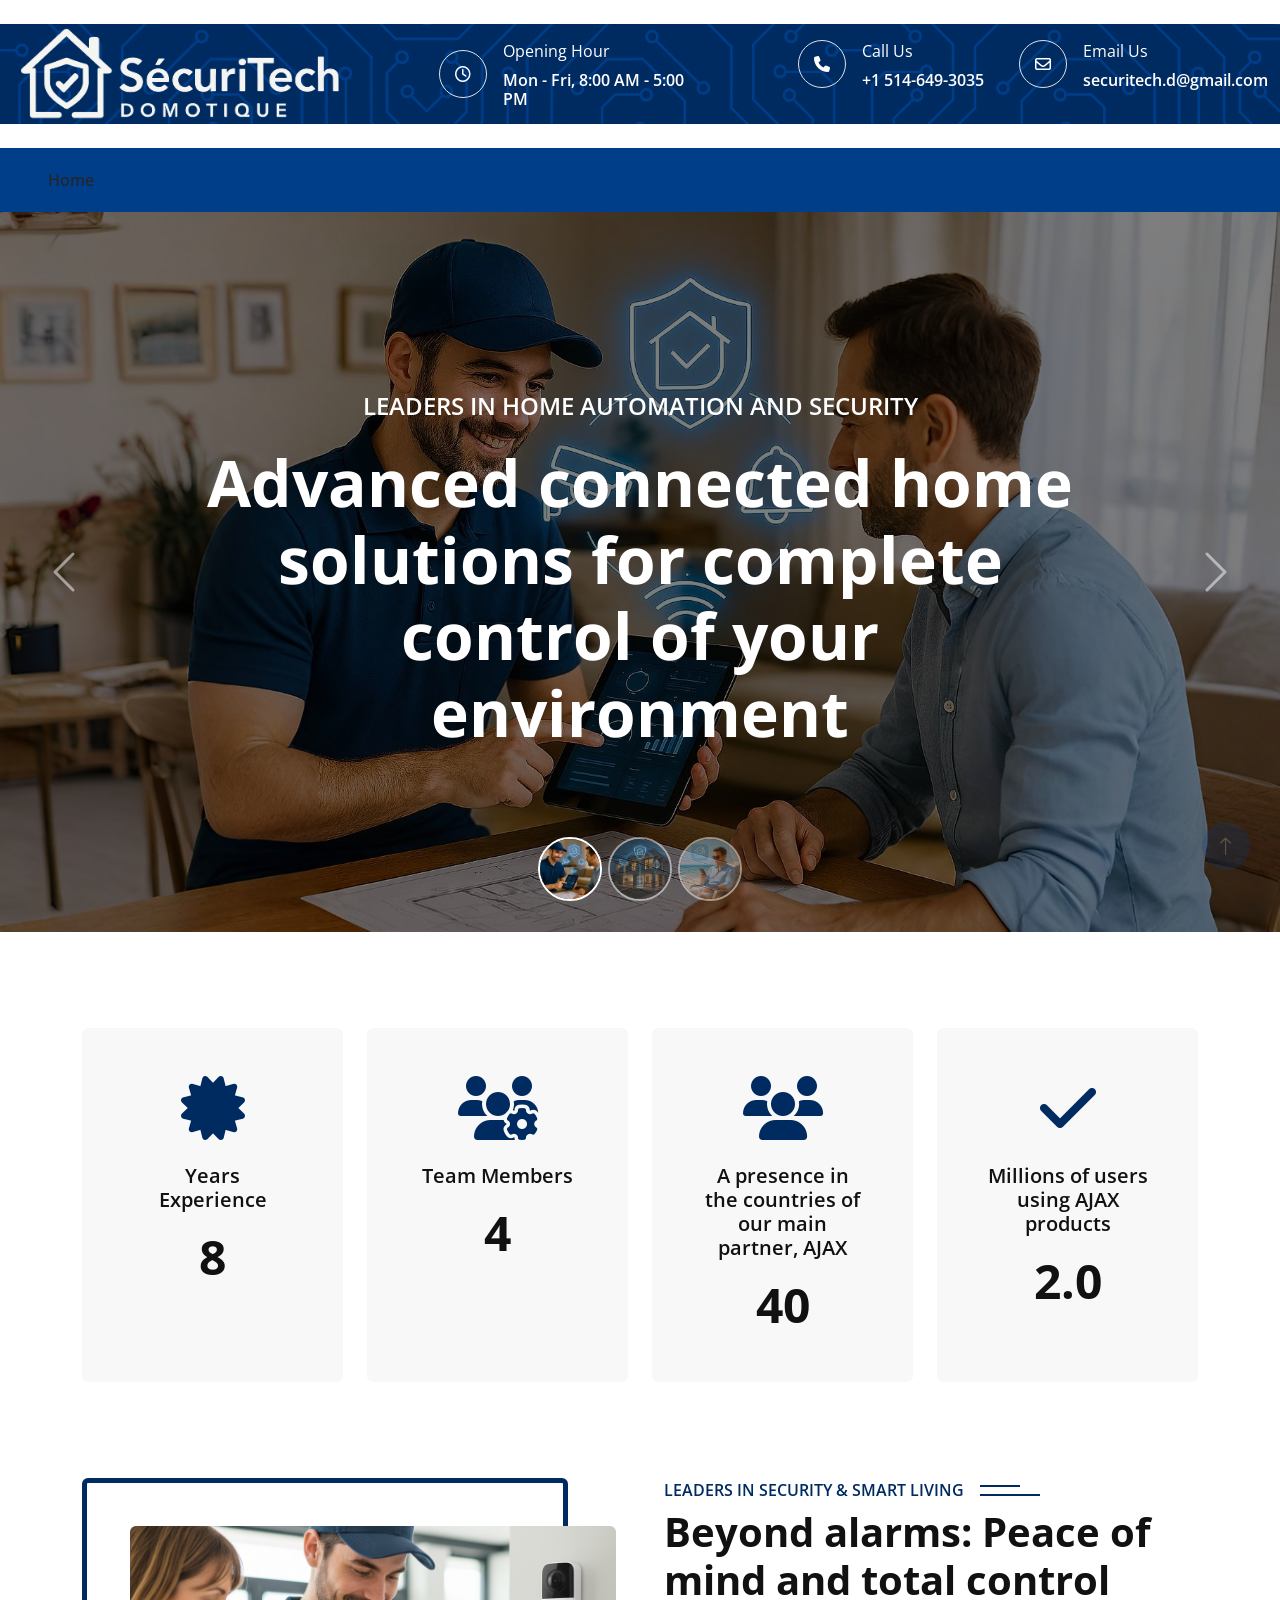
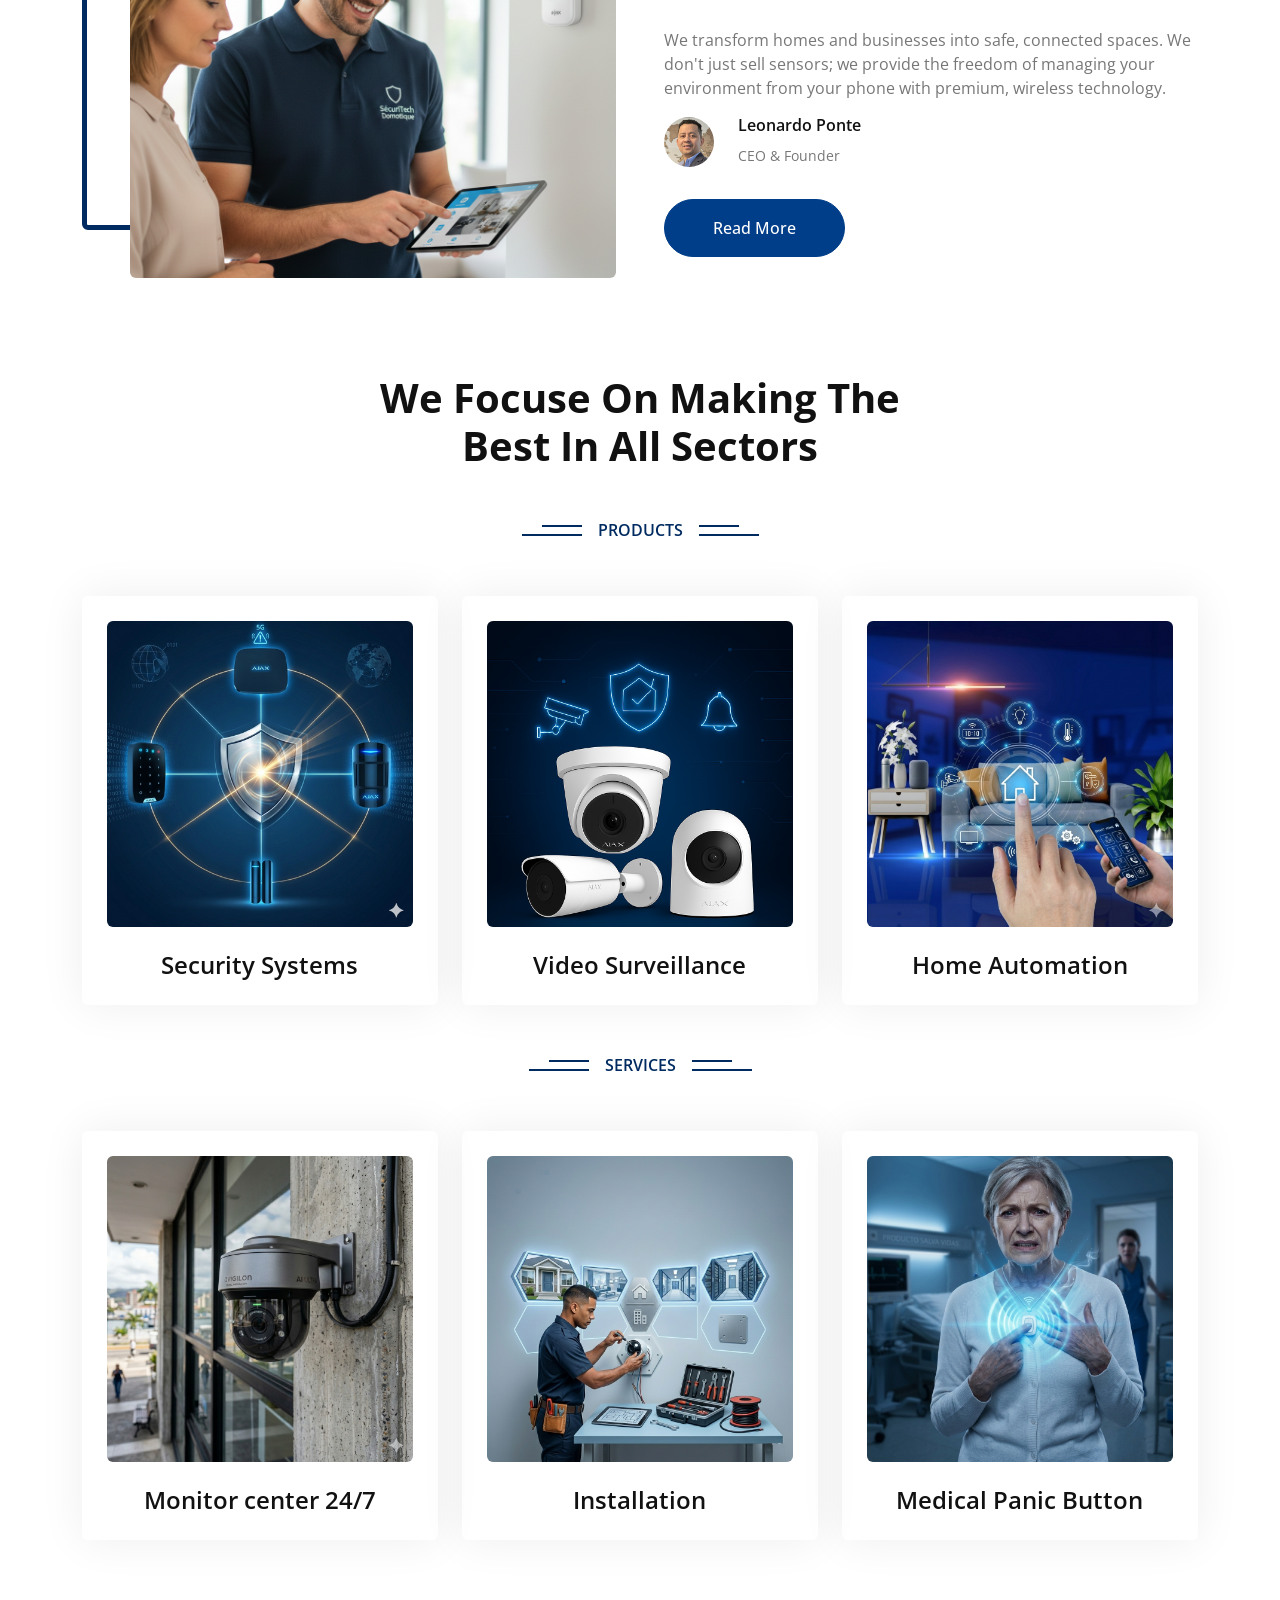
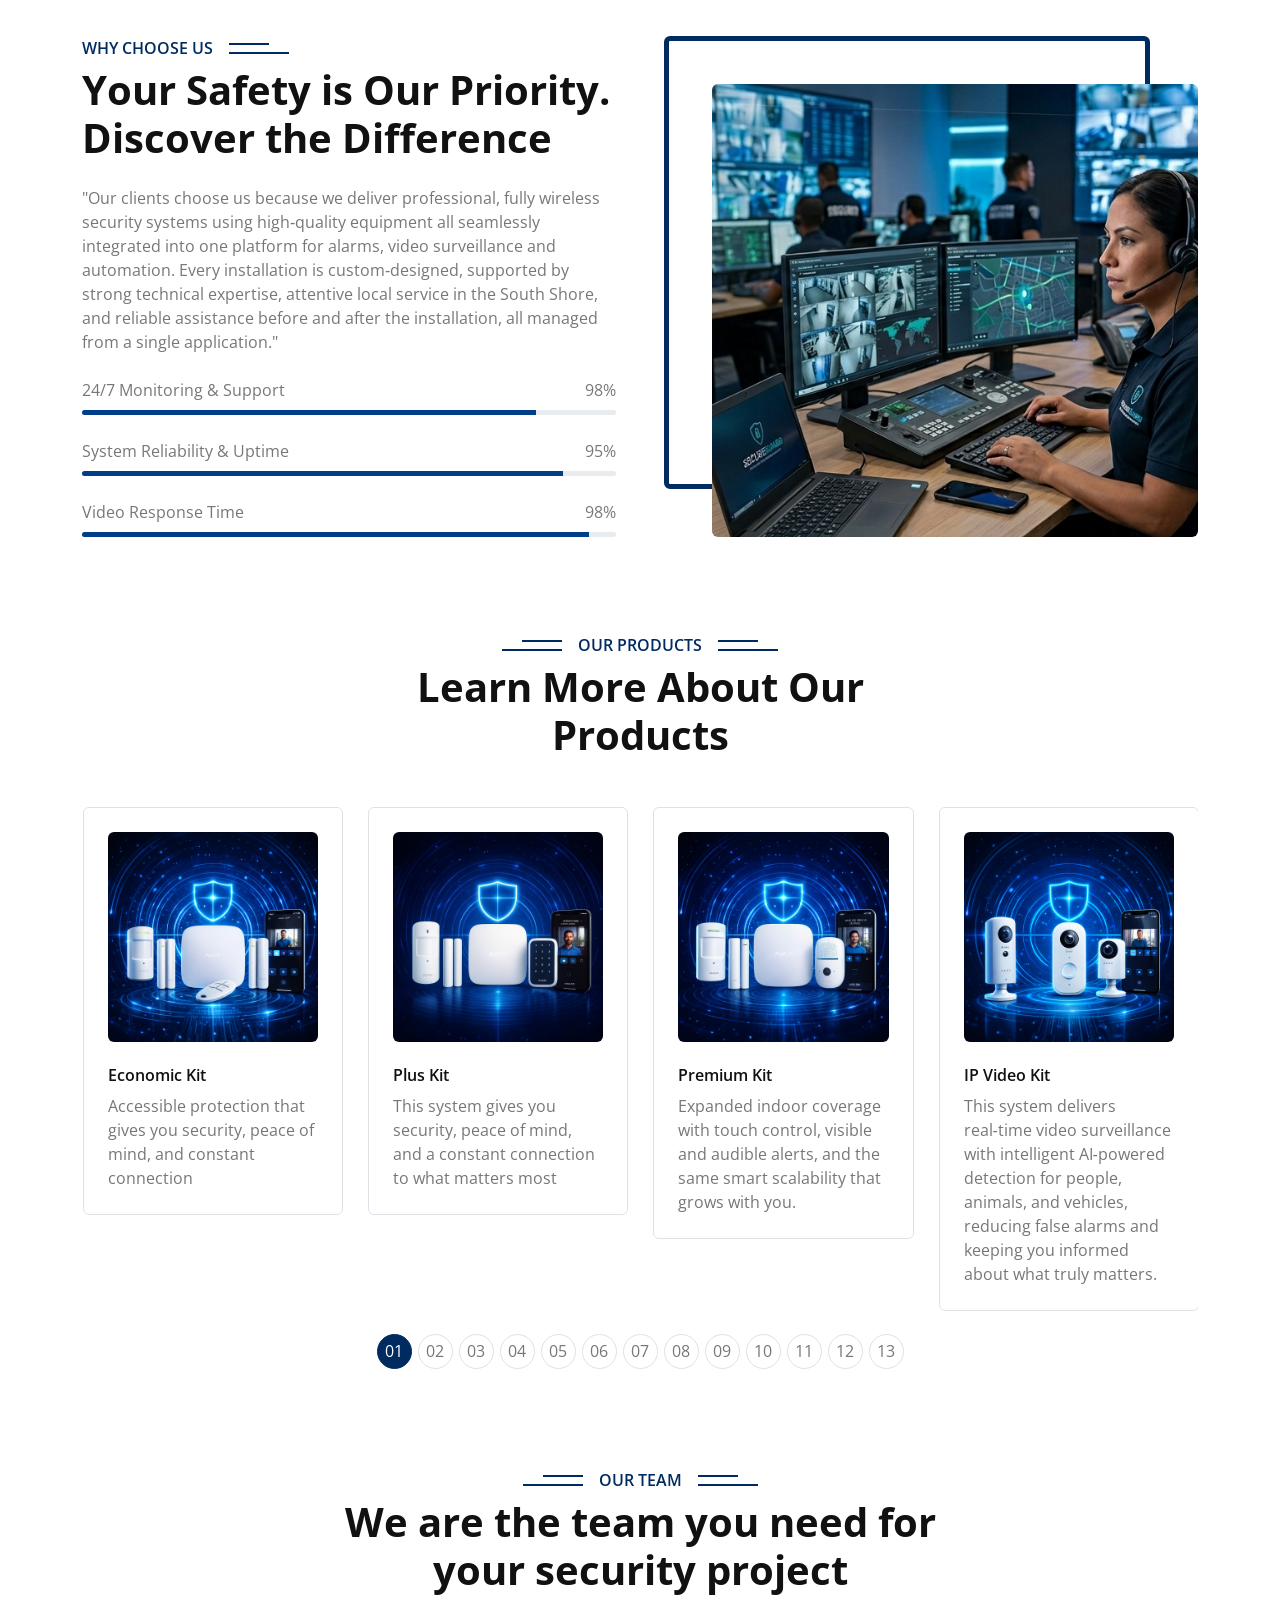
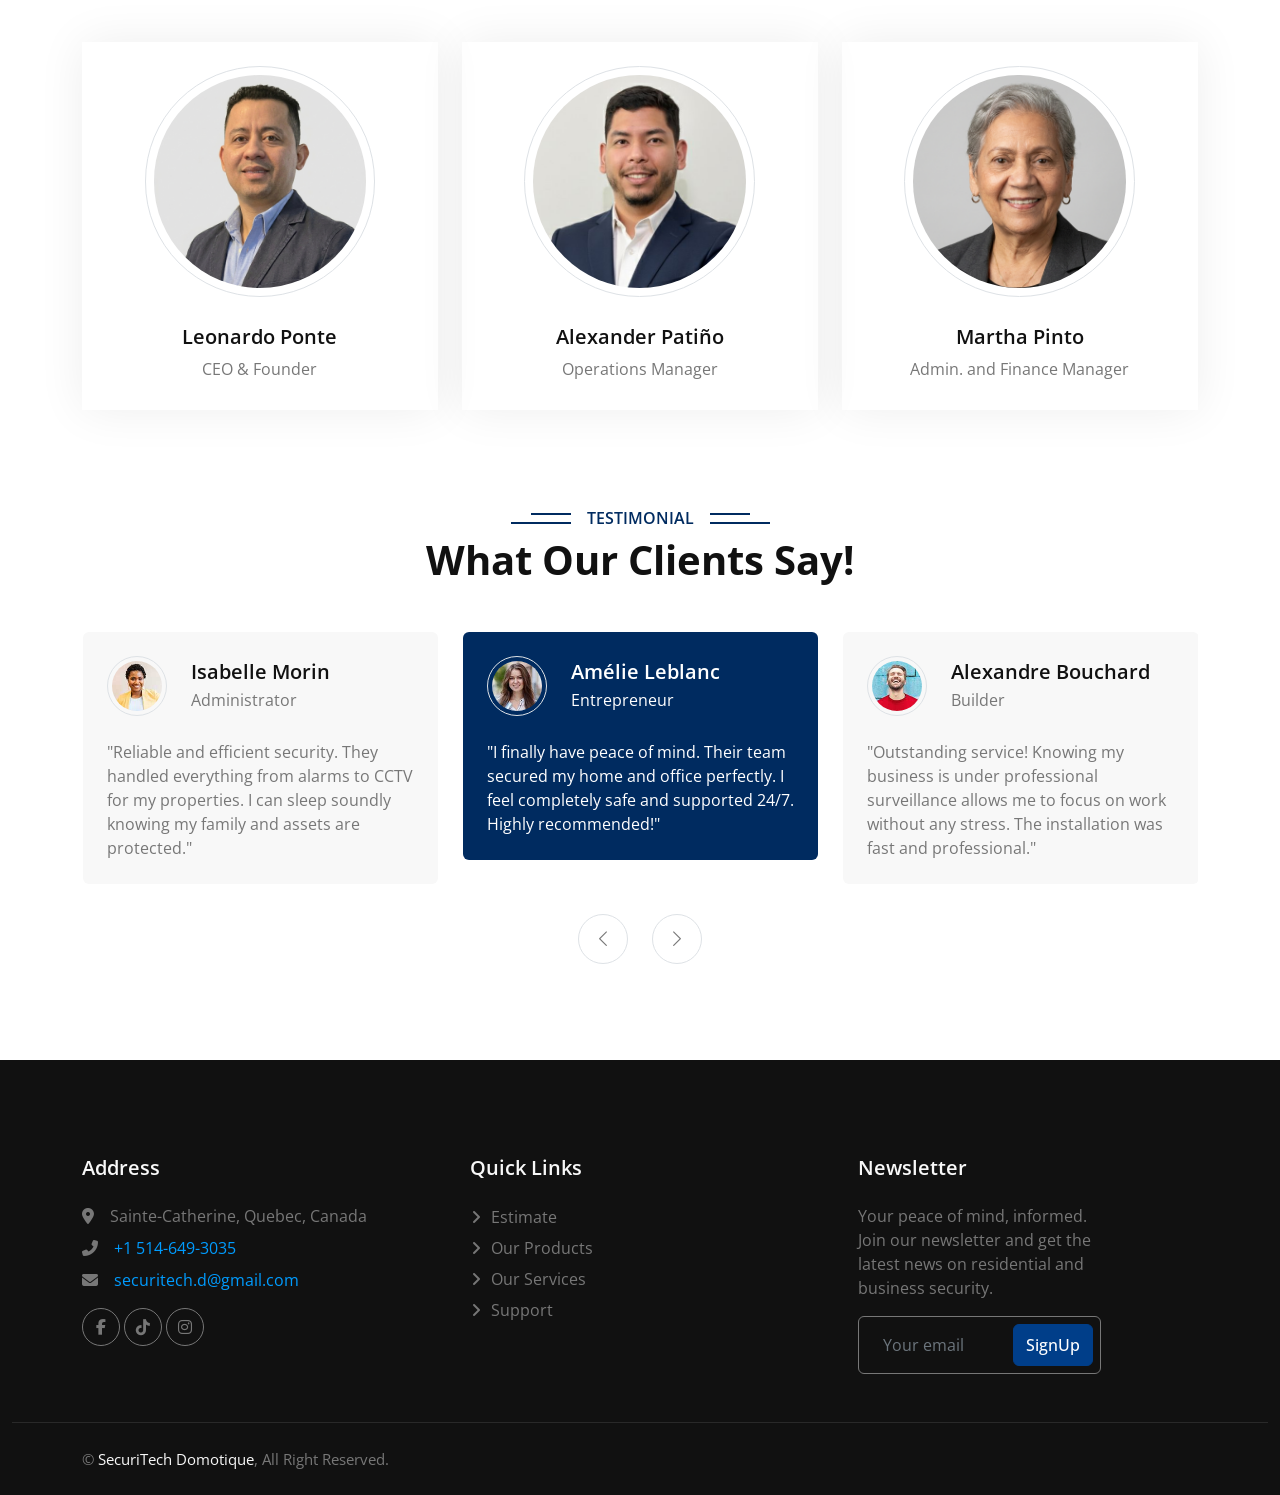
==== commit 64e34d7f: "Textto CEO" ====
--- a/index.html
+++ b/index.html
@@ -273,7 +273,7 @@
                                 style="width: 50px; height: 50px;">
                             <div class="ps-4">
                                 <h6>Leonardo Ponte</h6>
-                                <small>SEO & Founder</small>
+                                <small>CEO & Founder</small>
                             </div>
                         </div>
                         <a class="btn btn-primary rounded-pill py-3 px-5" href="">Read More</a>
@@ -572,7 +572,7 @@
                         <div class="team-text">
                             <div class="team-title">
                                 <h5>Leonardo Ponte</h5>
-                                <span>CEO</span>
+                                <span>CEO & Founder</span>
                             </div>
                             <div class="team-social">
                                 <h5>Leonardo Ponte</h5>
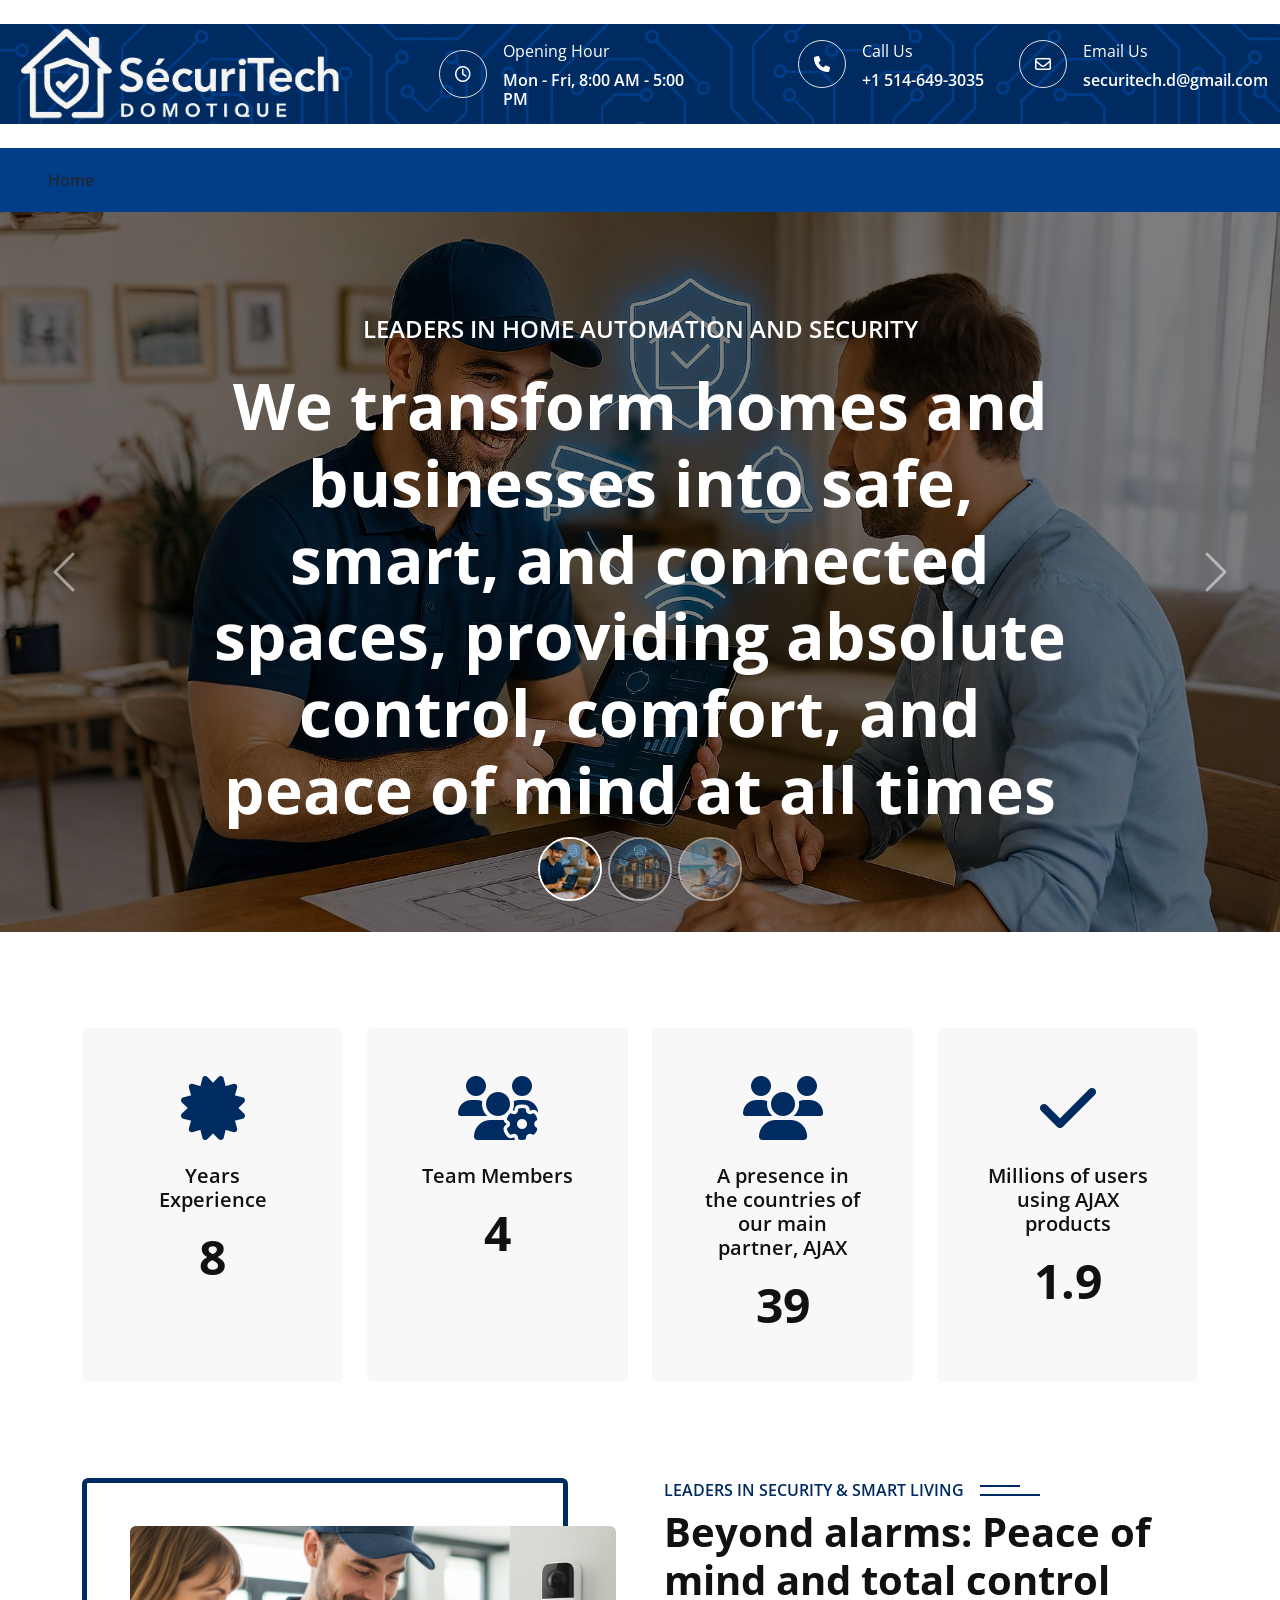
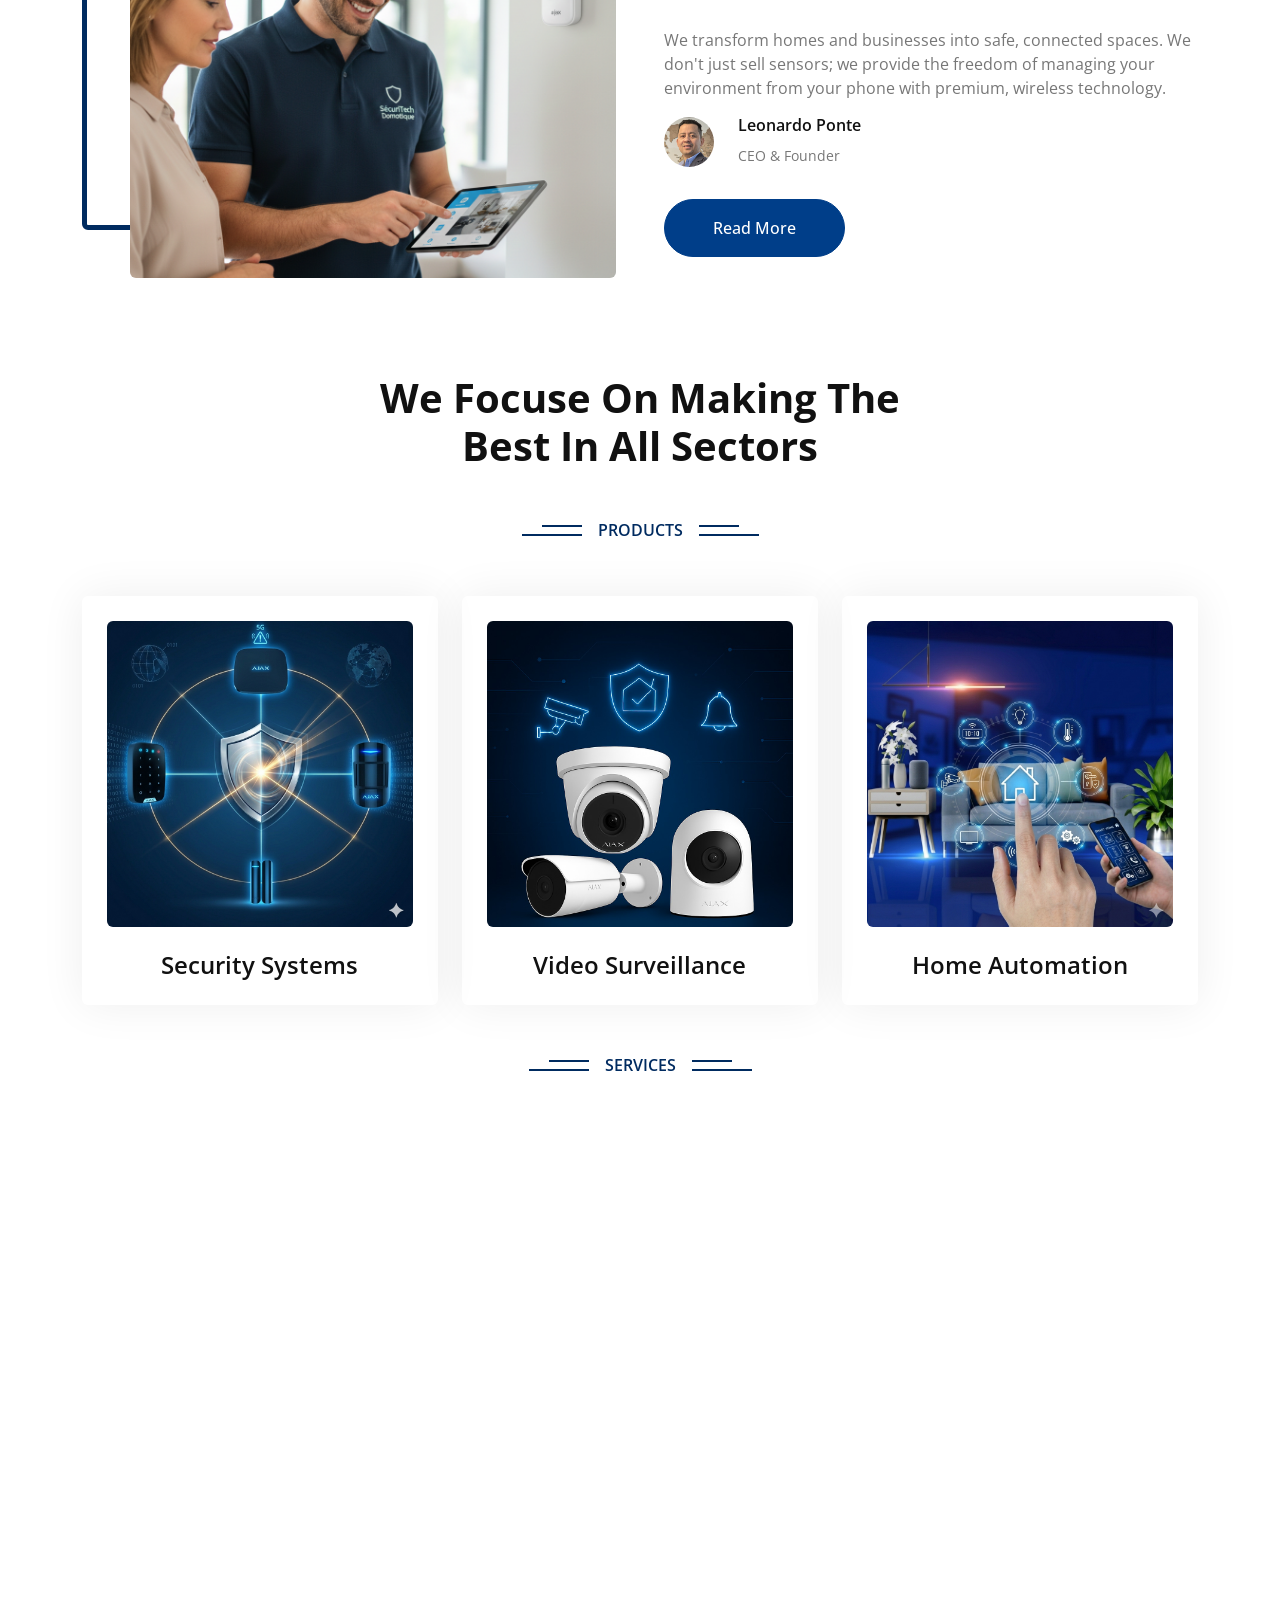
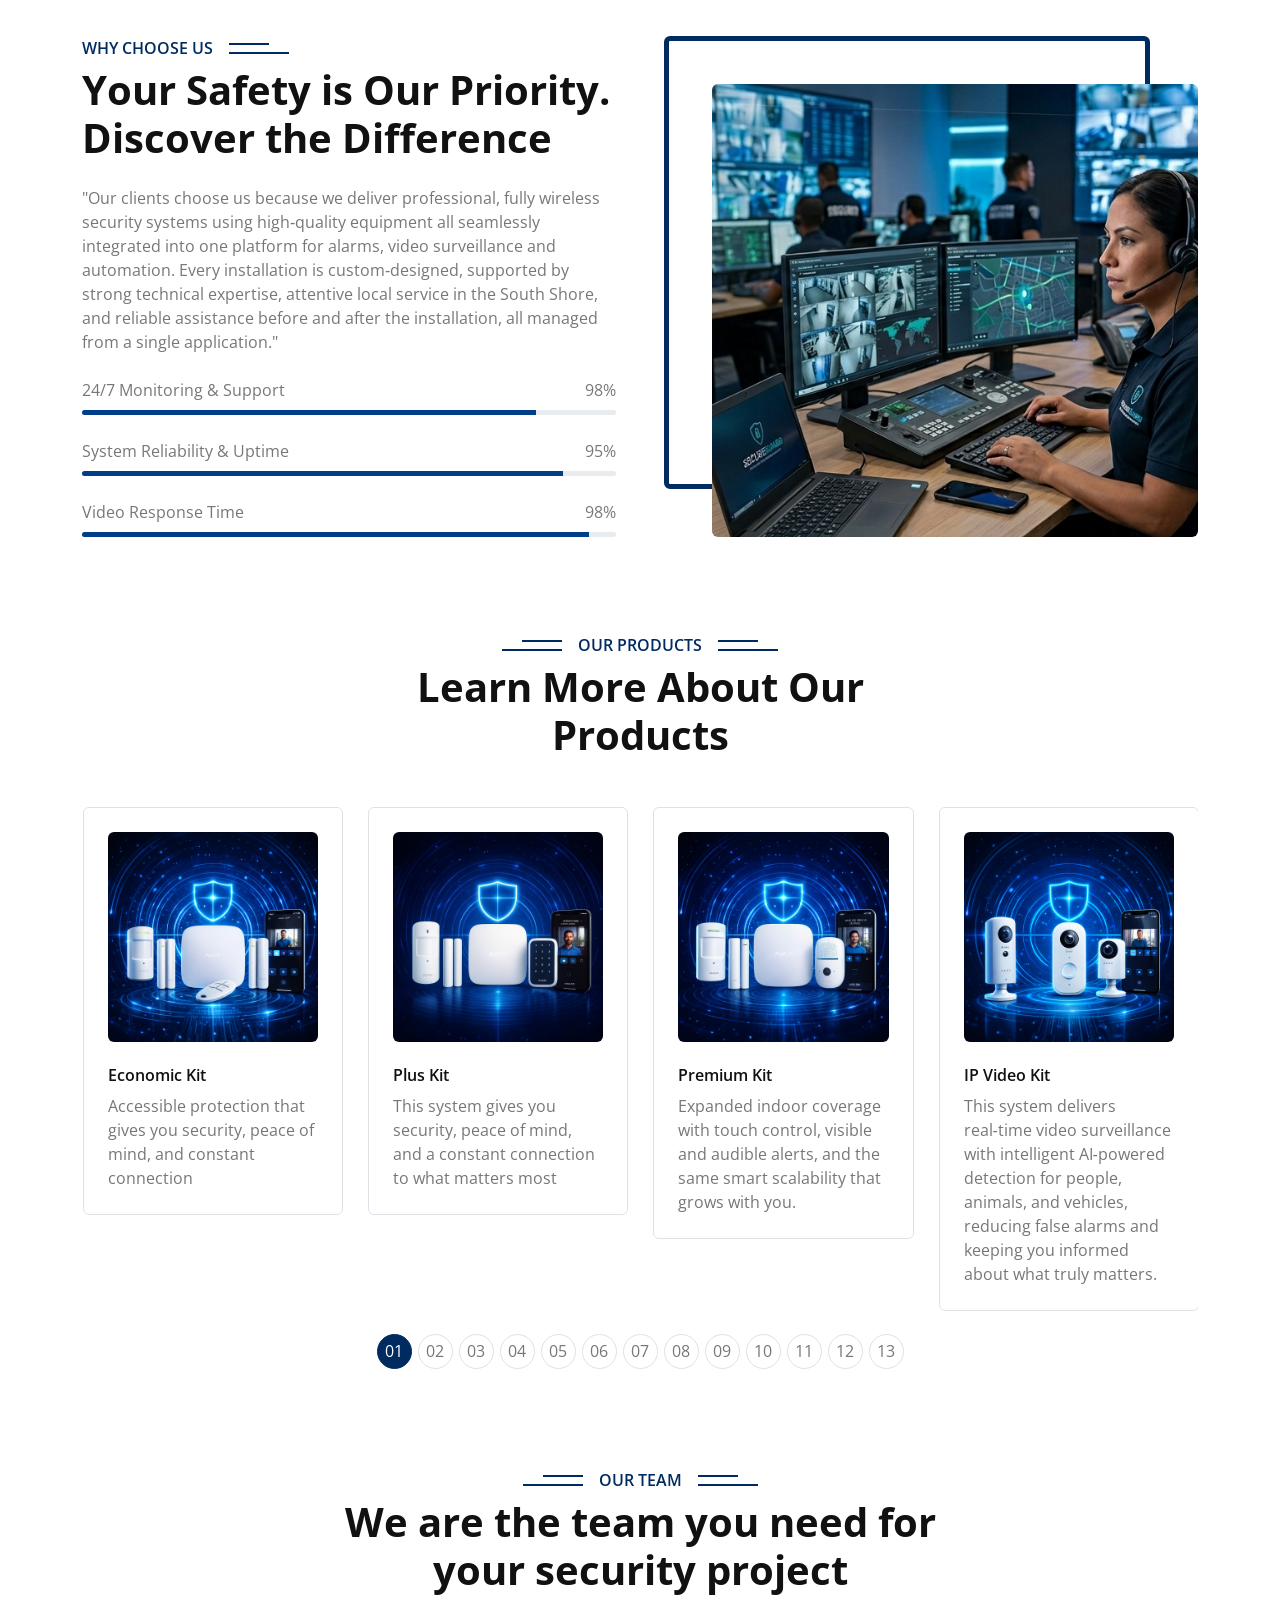
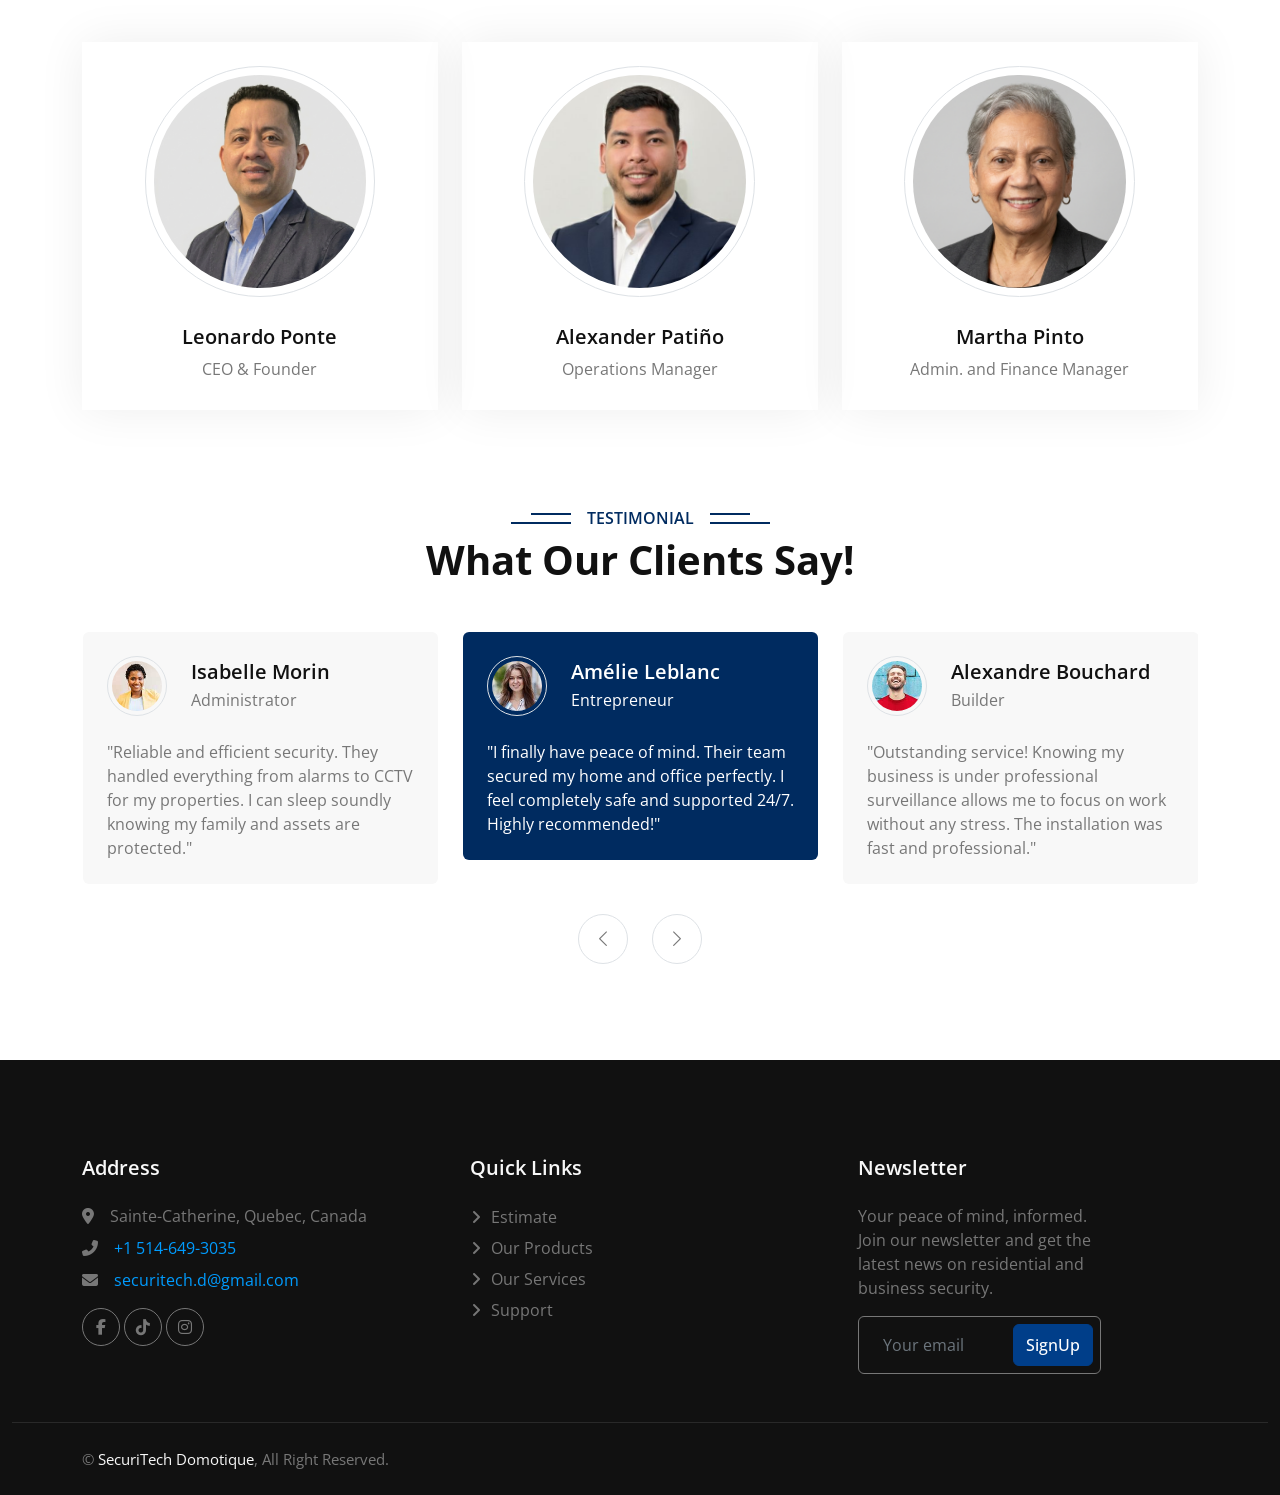
==== commit 1a8eff10: "Texto Carrusel" ====
--- a/index.html
+++ b/index.html
@@ -173,8 +173,7 @@
                         <div class="p-3" style="max-width: 900px;">
                             <h4 class="text-white text-uppercase mb-4 animated zoomIn">Leaders in Home Automation and
                                 Security</h4>
-                            <h1 class="display-3 text-white mb-0 animated zoomIn">Advanced connected home solutions for
-                                complete control of your environment</h1>
+                            <h5 class="display-3 text-white mb-0 animated zoomIn">We transform homes and businesses into safe, smart, and connected spaces, providing absolute control, comfort, and peace of mind at all times</h5>
                         </div>
                     </div>
                 </div>
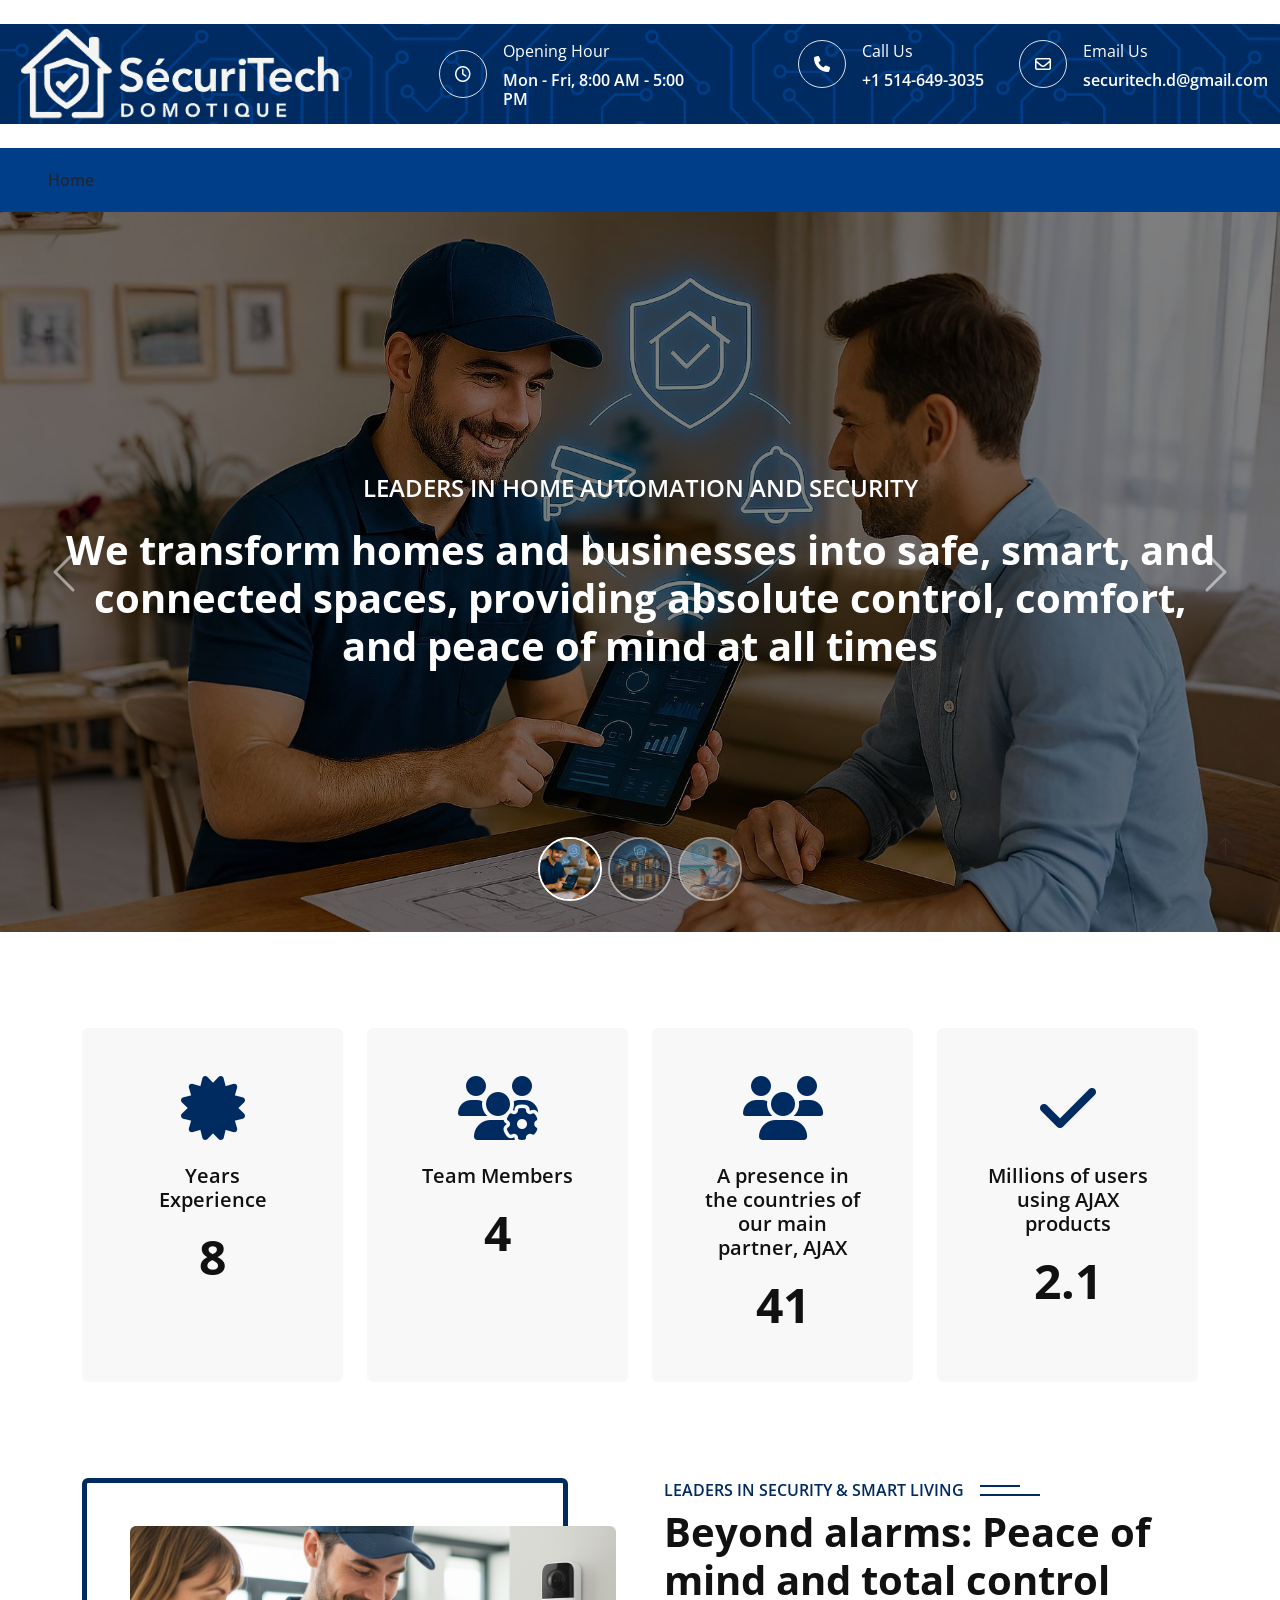
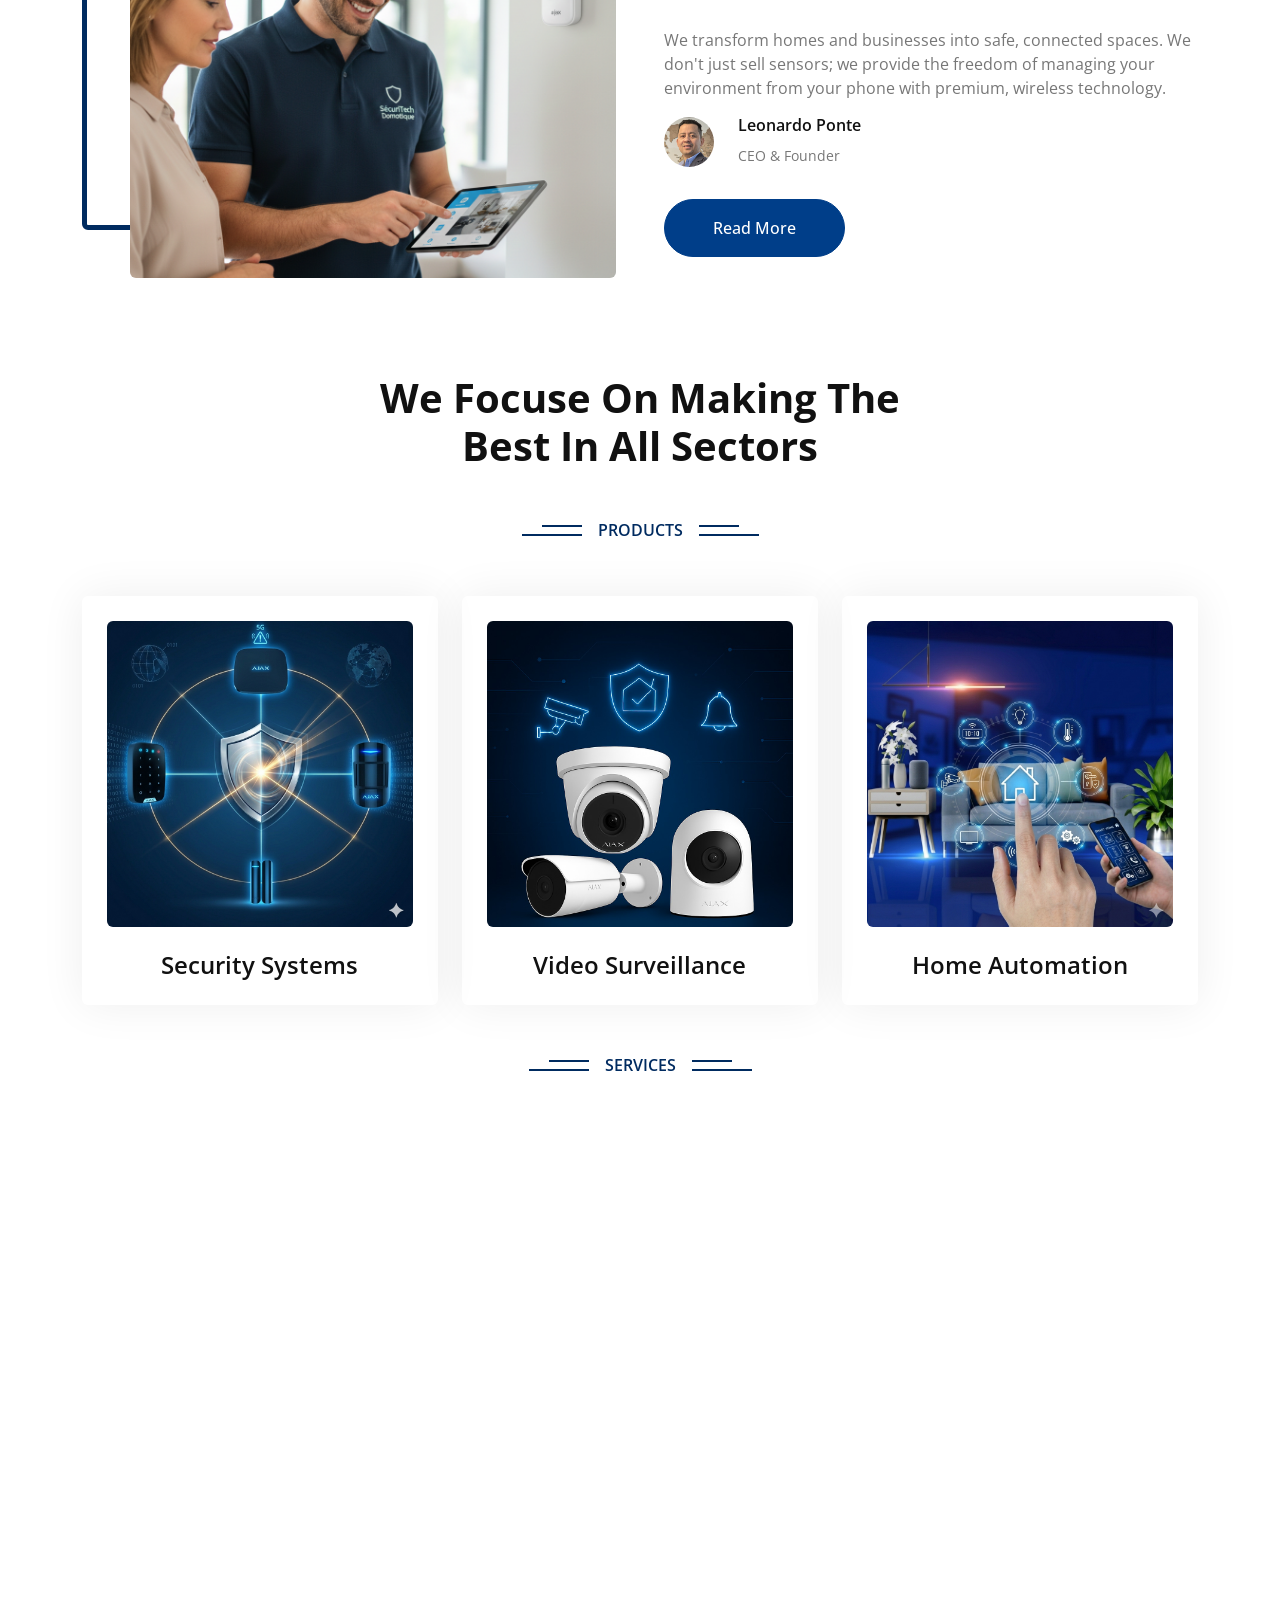
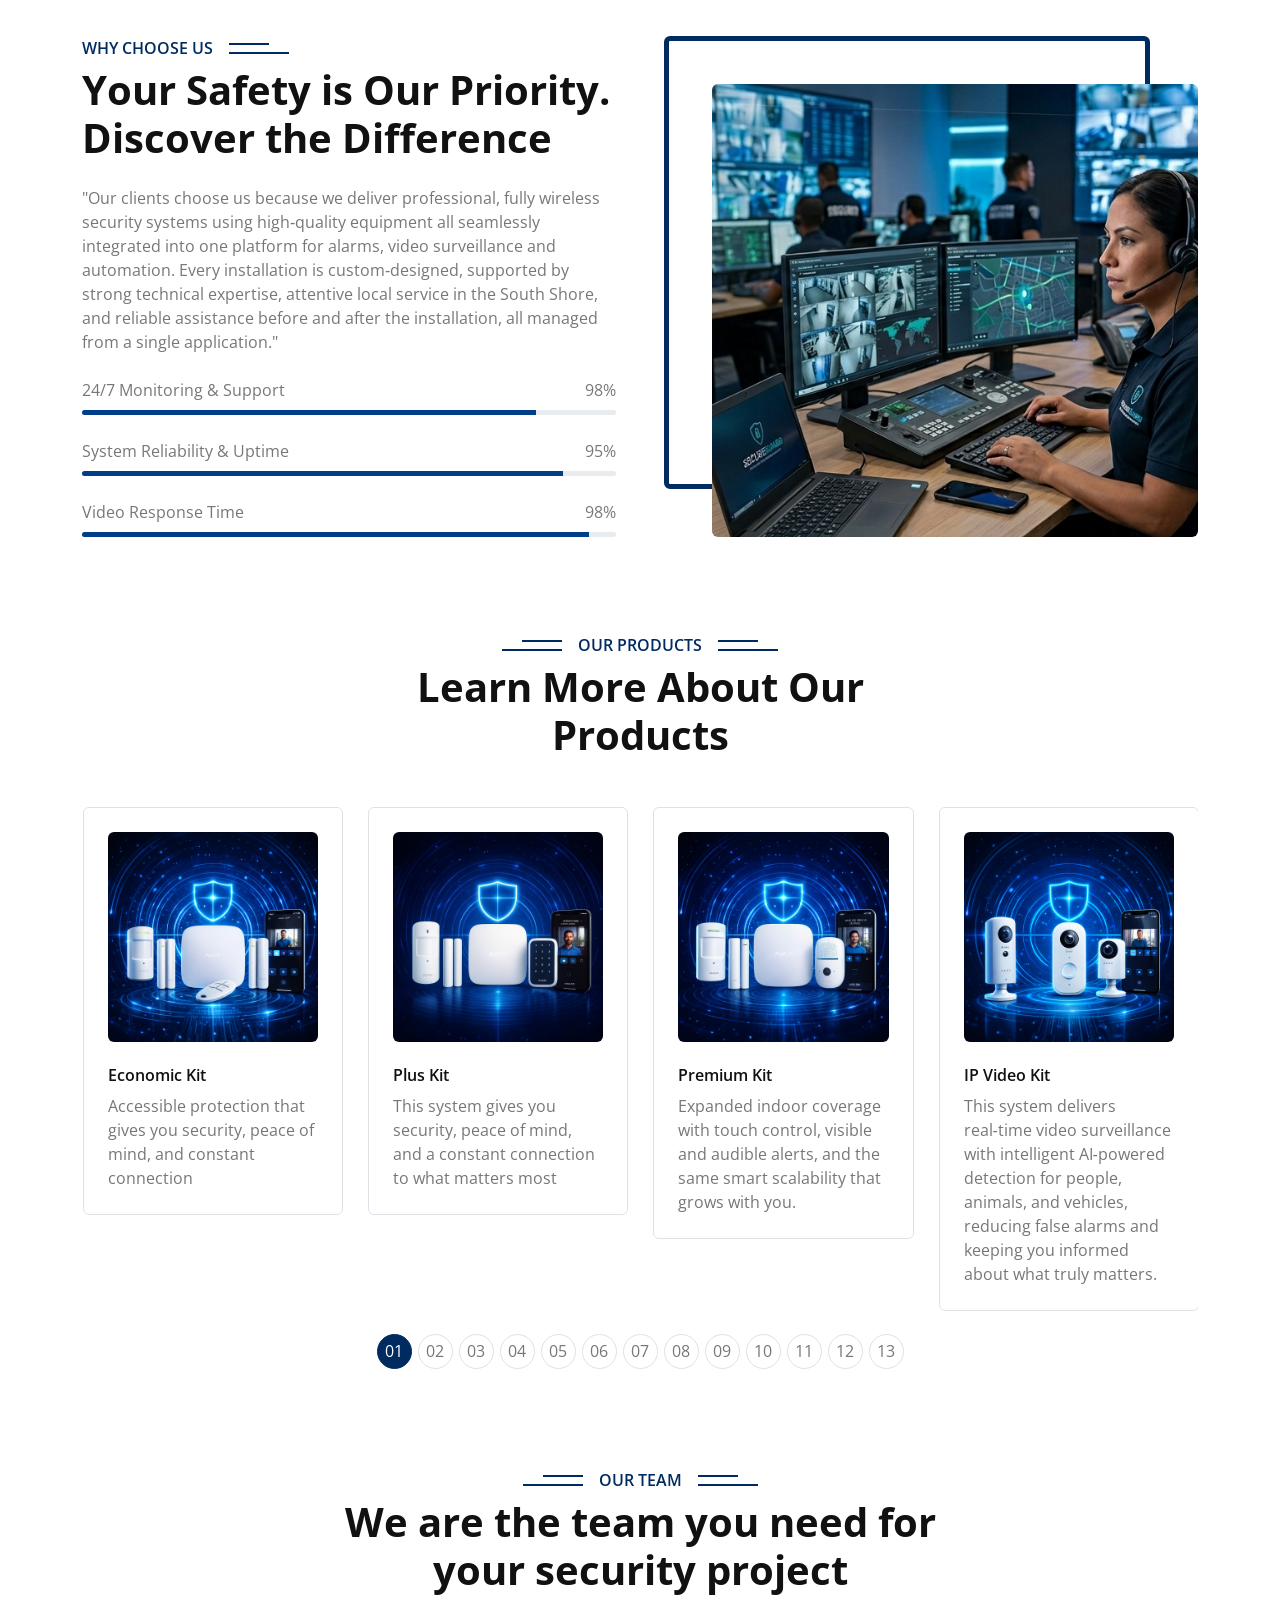
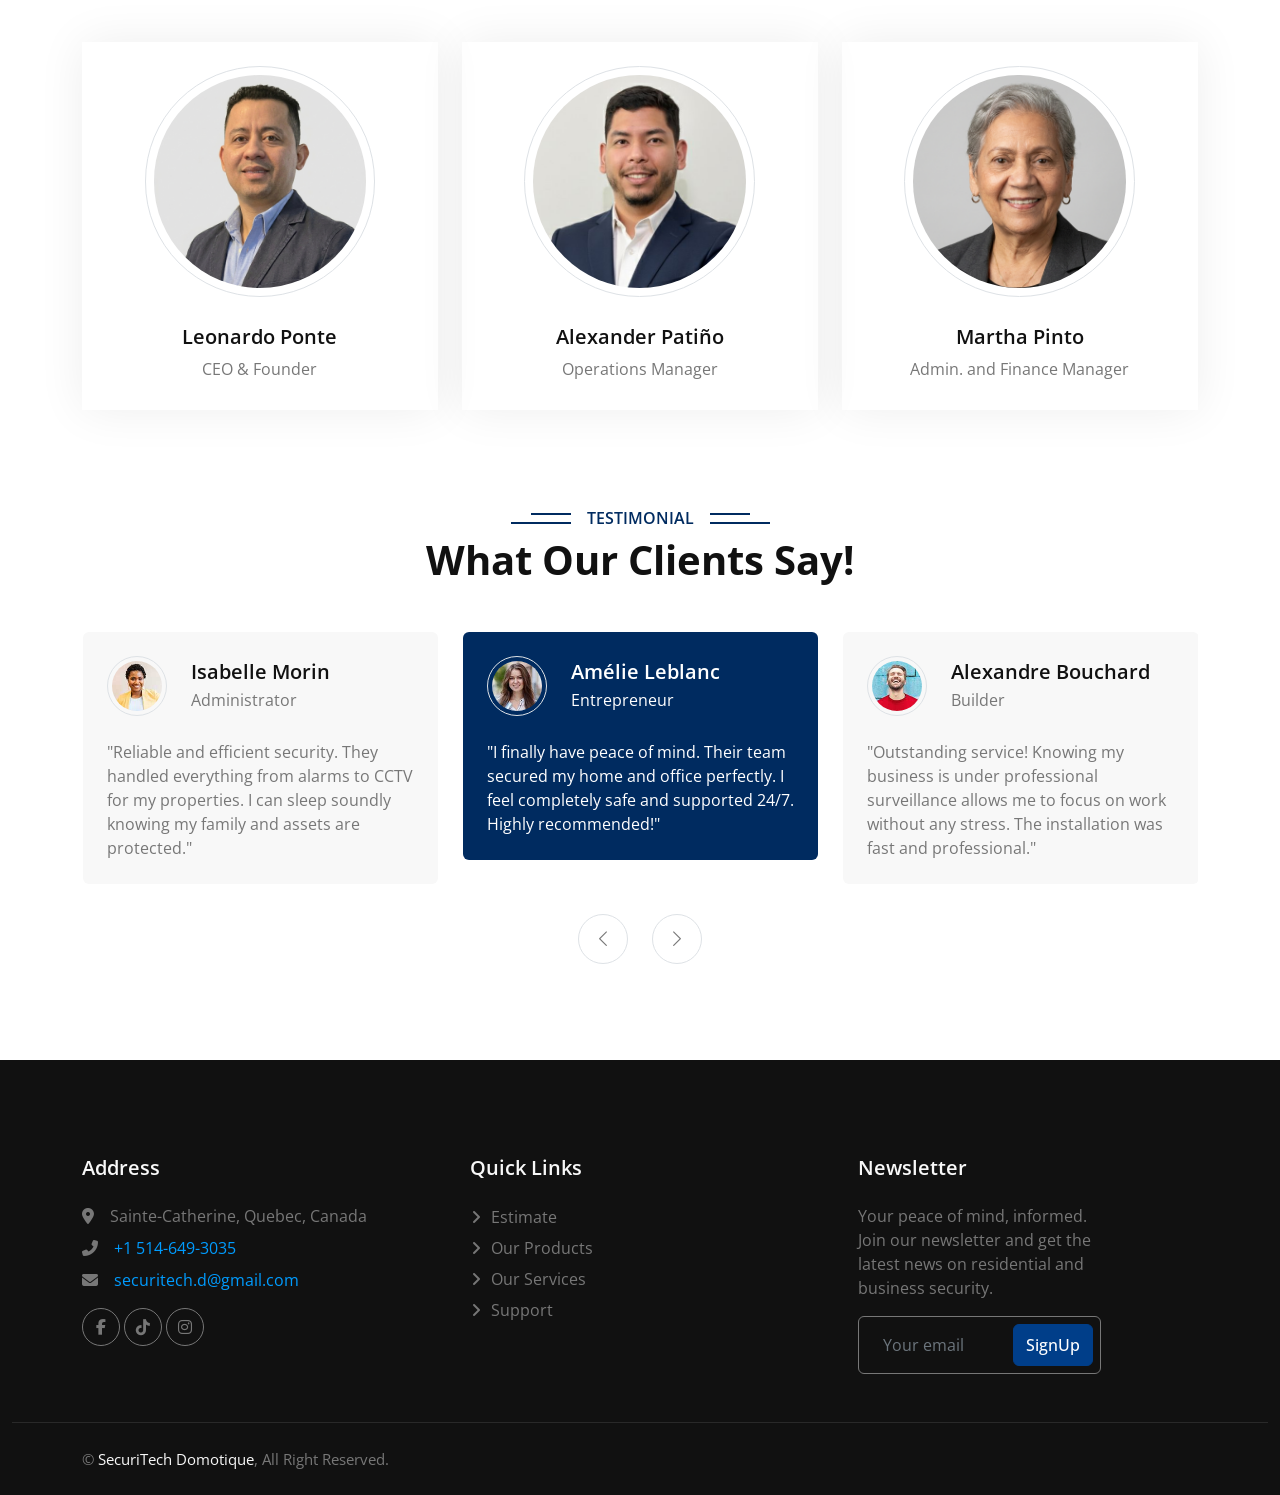
==== commit 16cfb6e5: "Tamaño de texto carrusel 01 del 06 03 2026" ====
--- a/index.html
+++ b/index.html
@@ -170,30 +170,28 @@
                 <div class="carousel-item active">
                     <img class="w-100" src="img/Img01.jpg" alt="Image">
                     <div class="carousel-caption">
-                        <div class="p-3" style="max-width: 900px;">
-                            <h4 class="text-white text-uppercase mb-4 animated zoomIn">Leaders in Home Automation and
-                                Security</h4>
-                            <h5 class="display-3 text-white mb-0 animated zoomIn">We transform homes and businesses into safe, smart, and connected spaces, providing absolute control, comfort, and peace of mind at all times</h5>
-                        </div>
+                        <div class="p-3" style="max-width: 1200px;">
+                            <h4 class="text-white text-uppercase mb-4 animated zoomIn">Leaders in Home Automation and Security</h4>
+                            <h1 class="display-6 text-white mb-0 animated zoomIn text-center">We transform homes and businesses into safe, smart, and connected spaces, providing absolute control, comfort, and peace of mind at all times</h1>
+                        </div>
+                        
                     </div>
                 </div>
                 <div class="carousel-item">
                     <img class="w-100" src="img/Img02.jpg" alt="Image">
                     <div class="carousel-caption">
-                        <div class="p-3" style="max-width: 900px;">
-                            <h4 class="text-white text-uppercase mb-4 animated zoomIn">Smart Spaces: Total Control in
-                                Home and Office</h4>
-                            <h1 class="display-3 text-white mb-0 animated zoomIn">Smart and safe spaces designed for
-                                your peace of mind</h1>
+                        <div class="p-3" style="max-width: 1200px;">
+                            <h4 class="text-white text-uppercase mb-4 animated zoomIn">Smart Spaces: Total Control in Home and Office</h4>
+                            <h1 class="display-6 text-white mb-0 animated zoomIn">Smart and safe spaces designed for your peace of mind</h1>
                         </div>
                     </div>
                 </div>
                 <div class="carousel-item">
                     <img class="w-100" src="img/Img03.jpg" alt="Image">
                     <div class="carousel-caption">
-                        <div class="p-3" style="max-width: 900px;">
+                        <div class="p-3" style="max-width: 1200px;">
                             <h4 class="text-white text-uppercase mb-4 animated zoomIn">Security is Freedom</h4>
-                            <h1 class="display-3 text-white mb-0 animated zoomIn">The power to manage your environment
+                            <h1 class="display-6 text-white mb-0 animated zoomIn">The power to manage your environment
                                 with a single touch, anywhere you are</h1>
                         </div>
                     </div>
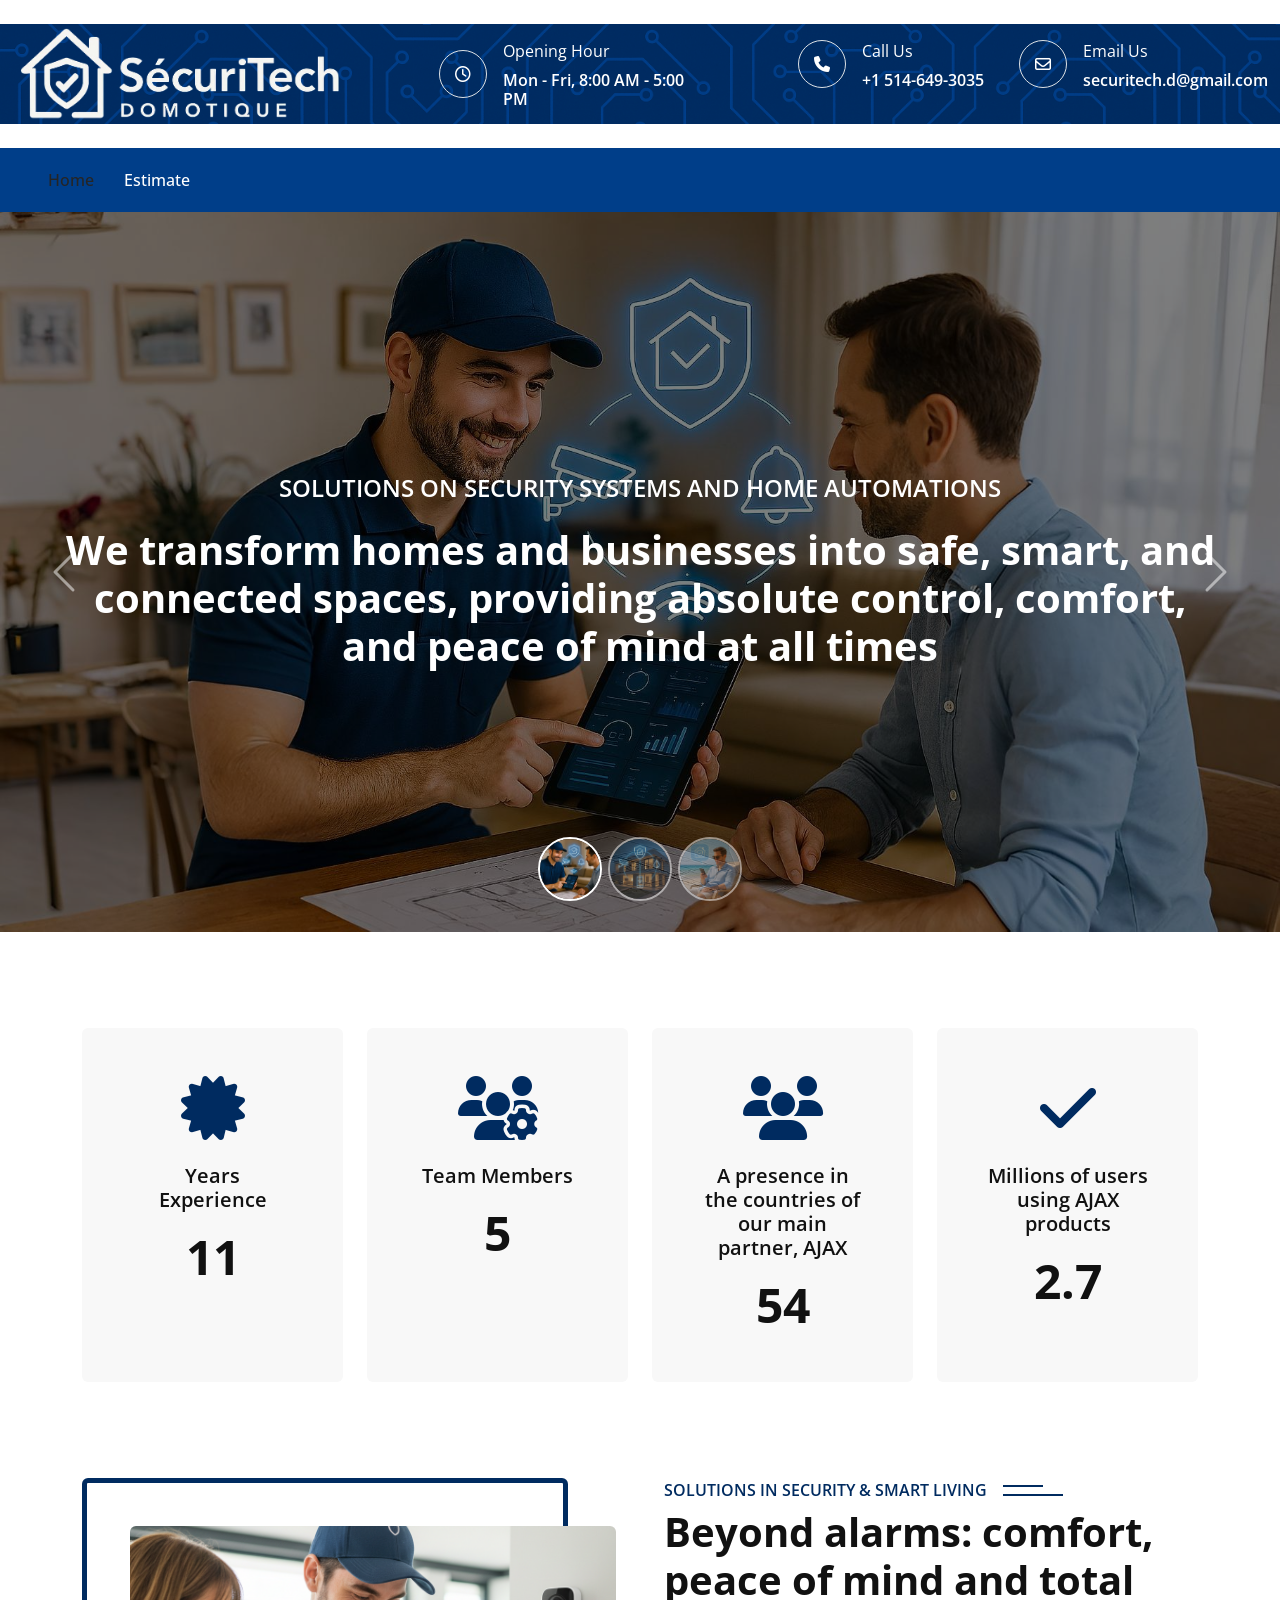
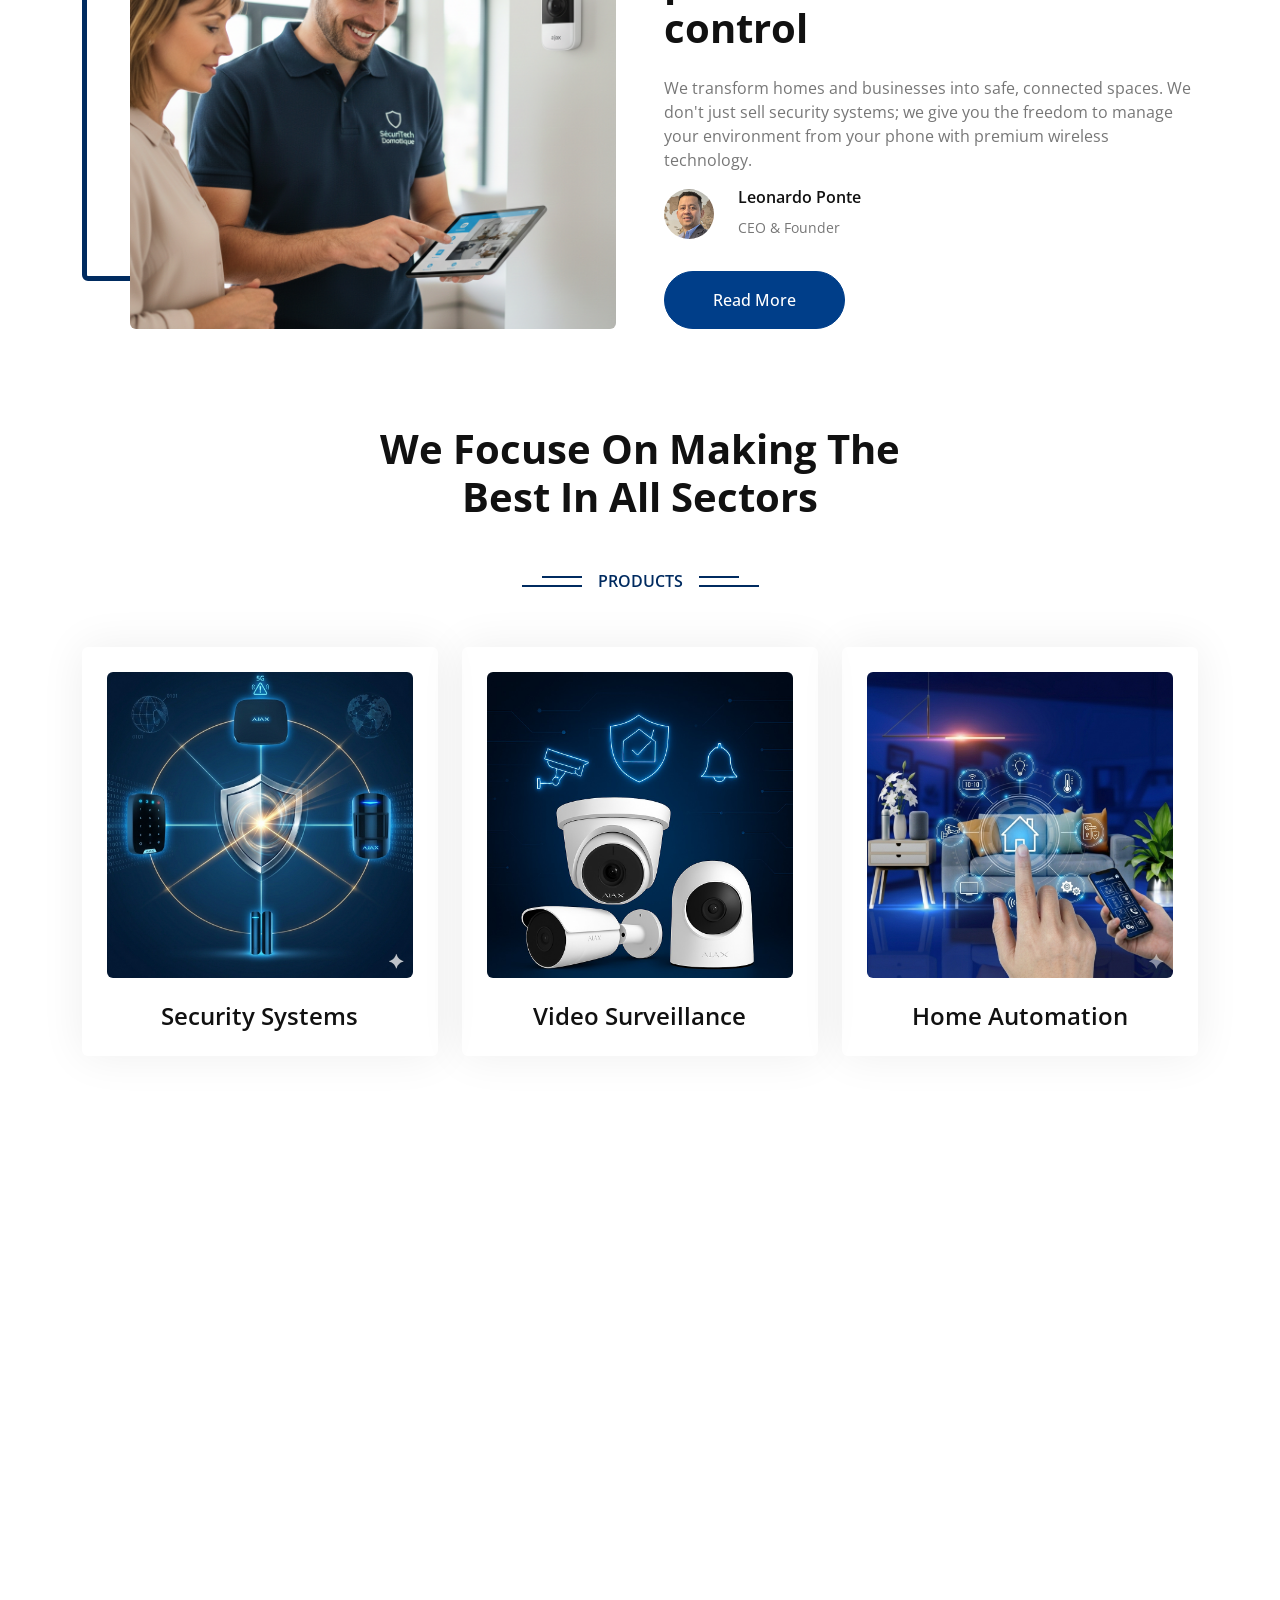
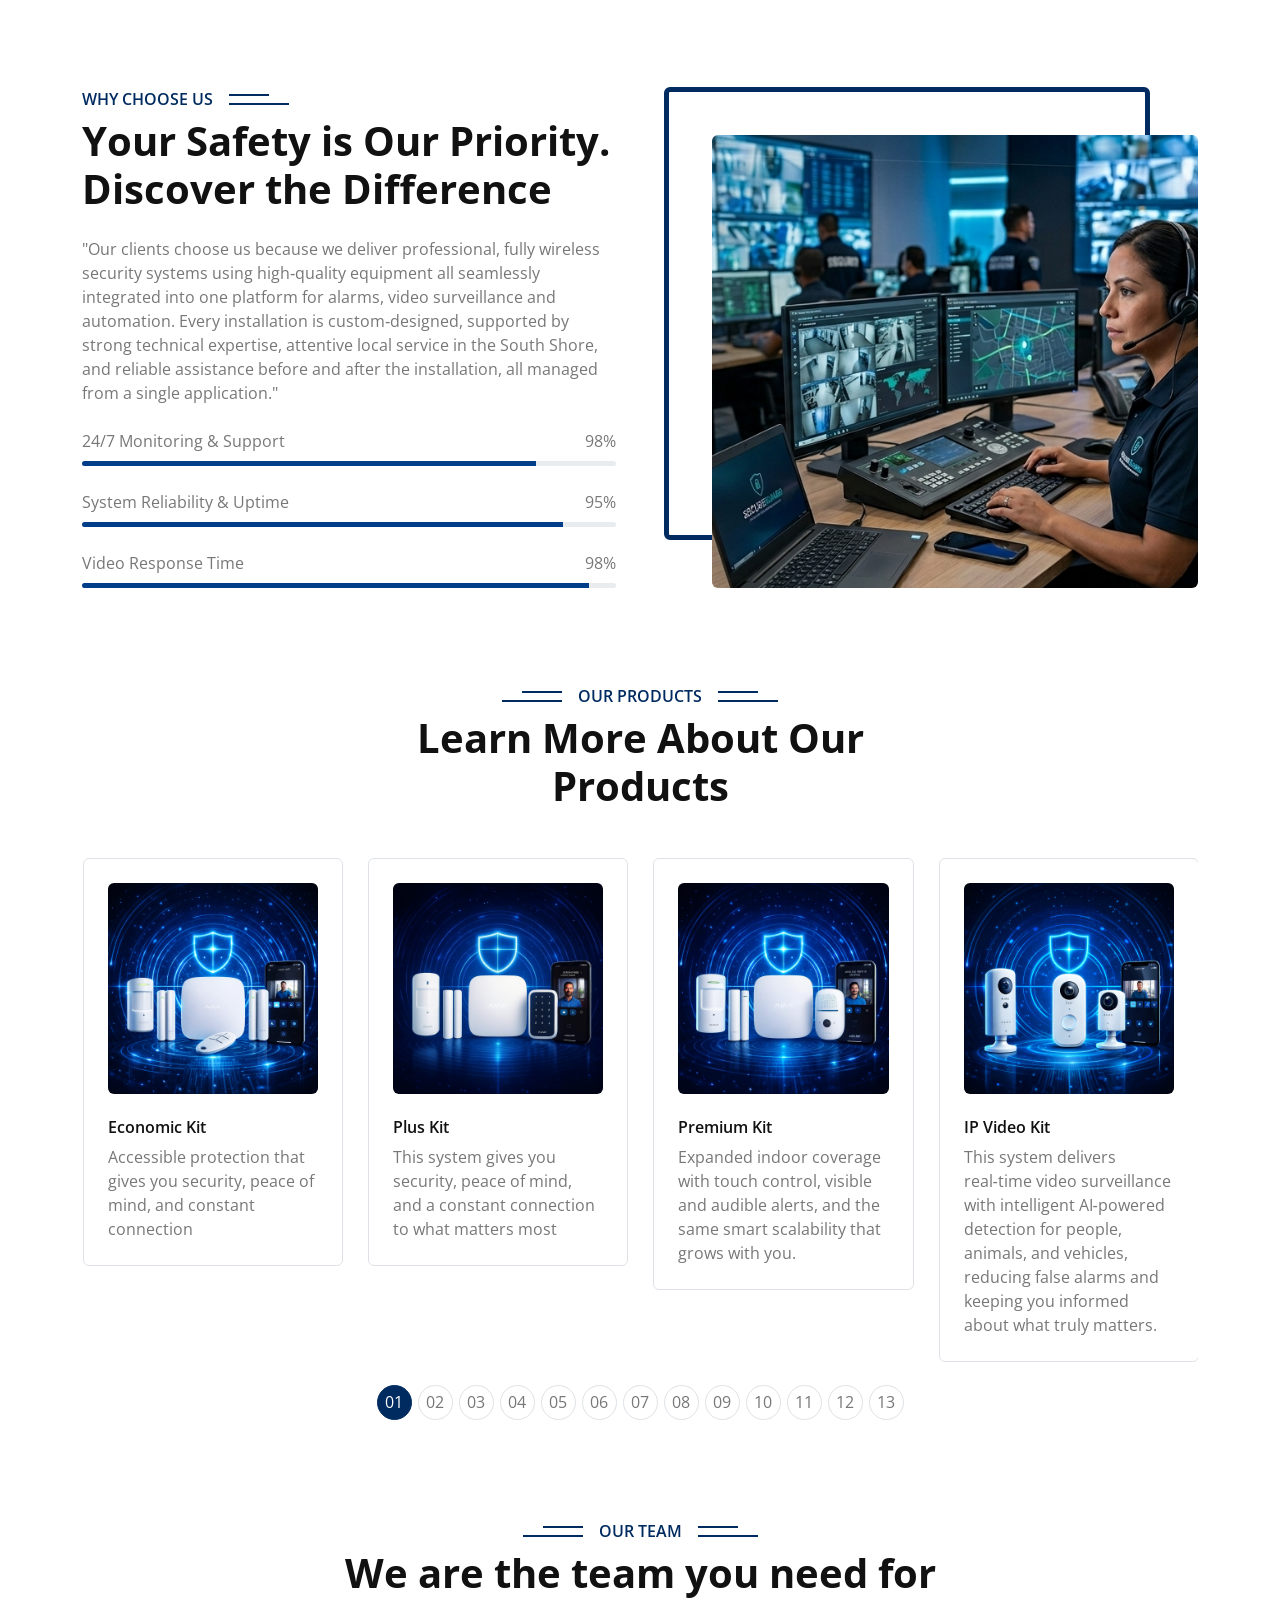
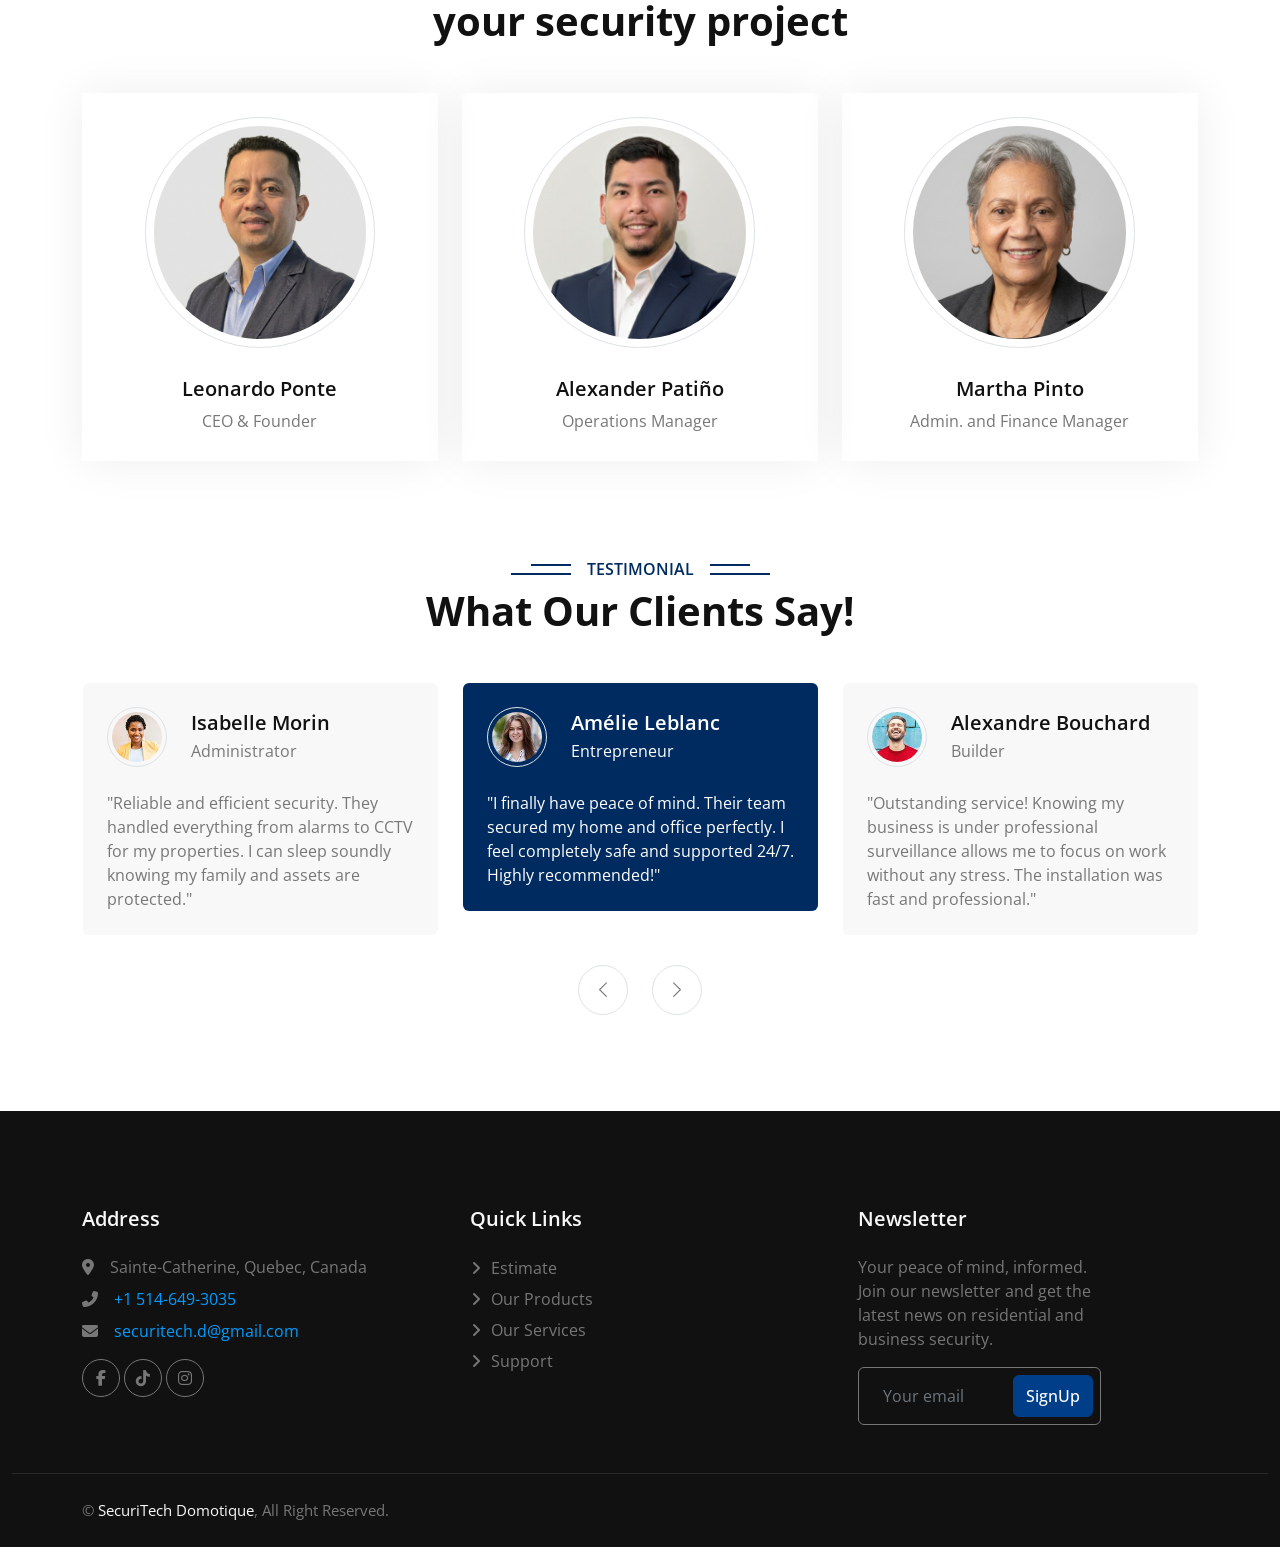
==== commit b8f0fbf2: "Revision 01 del 06 03 2026" ====
--- a/index.html
+++ b/index.html
@@ -132,7 +132,7 @@
         <div class="collapse navbar-collapse" id="navbarCollapse">
             <div class="navbar-nav me-auto p-3 p-lg-0">
                 <a href="index.html" class="nav-item nav-link active">Home</a>
-                <!-- <a href="about.html" class="nav-item nav-link">About Us</a> -->
+                <a href="estimateform.html" class="nav-item nav-link">Estimate</a>
                 <!-- <a href="service.html" class="nav-item nav-link">Services</a> -->
                 <!-- <a href="project.html" class="nav-item nav-link">Projects</a> -->
                 <!-- <div class="nav-item dropdown">
@@ -171,7 +171,7 @@
                     <img class="w-100" src="img/Img01.jpg" alt="Image">
                     <div class="carousel-caption">
                         <div class="p-3" style="max-width: 1200px;">
-                            <h4 class="text-white text-uppercase mb-4 animated zoomIn">Leaders in Home Automation and Security</h4>
+                            <h4 class="text-white text-uppercase mb-4 animated zoomIn">Solutions on Security Systems and Home Automations</h4>
                             <h1 class="display-6 text-white mb-0 animated zoomIn text-center">We transform homes and businesses into safe, smart, and connected spaces, providing absolute control, comfort, and peace of mind at all times</h1>
                         </div>
                         
@@ -259,12 +259,9 @@
                 </div>
                 <div class="col-lg-6 wow fadeInUp" data-wow-delay="0.5s">
                     <div class="h-100">
-                        <h6 class="section-title bg-white text-start text-primary pe-3">Leaders in Security & Smart
-                            Living</h6>
-                        <h1 class="display-6 mb-4">Beyond alarms: Peace of mind and total control</h1>
-                        <p>We transform homes and businesses into safe, connected spaces. We don't just sell sensors; we
-                            provide the freedom of managing your environment from your phone with premium, wireless
-                            technology.</p>
+                        <h6 class="section-title bg-white text-start text-primary pe-3">Solutions in security & smart living</h6>
+                        <h1 class="display-6 mb-4">Beyond alarms: comfort, peace of mind and total control</h1>
+                        <p>We transform homes and businesses into safe, connected spaces. We don't just sell security systems; we give you the freedom to manage your environment from your phone with premium wireless technology.</p>
                         <div class="d-flex align-items-center mb-4 pb-2">
                             <img class="flex-shrink-0 rounded-circle" src="img/CEO.png" alt=""
                                 style="width: 50px; height: 50px;">
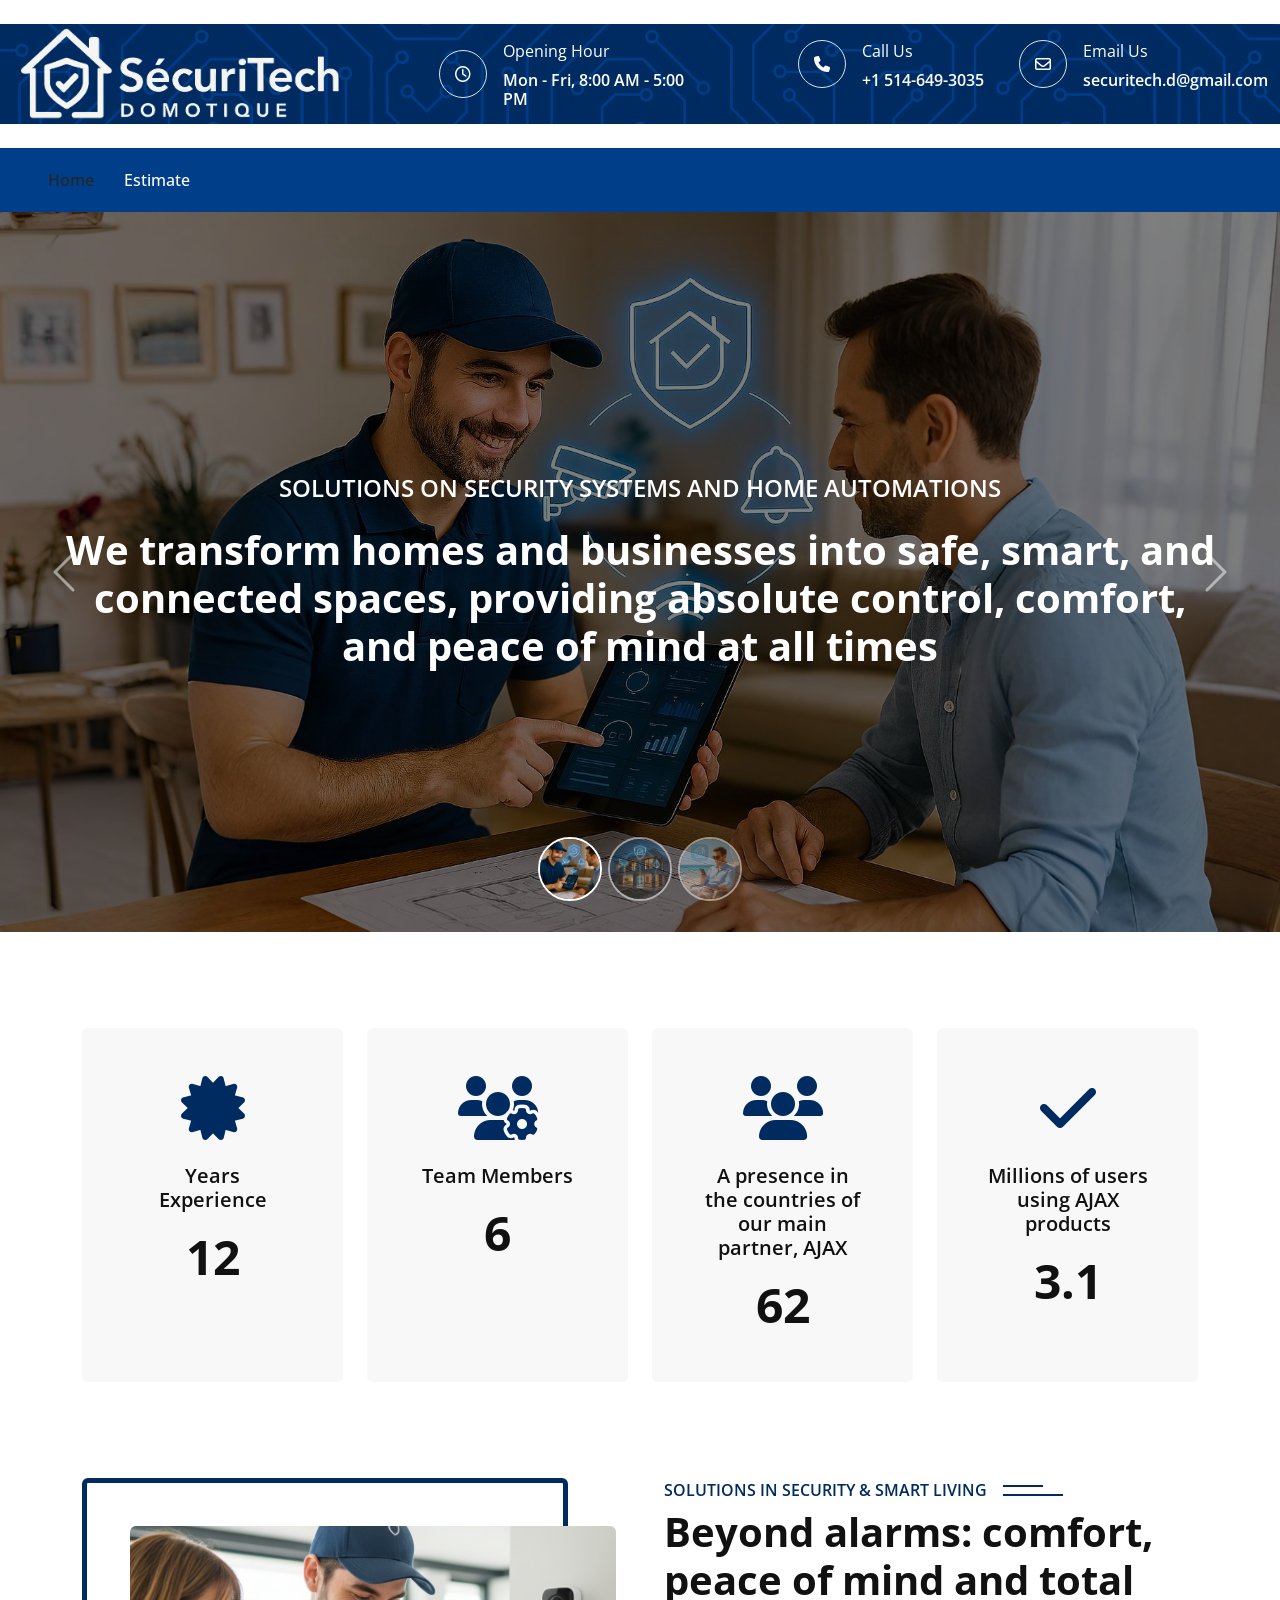
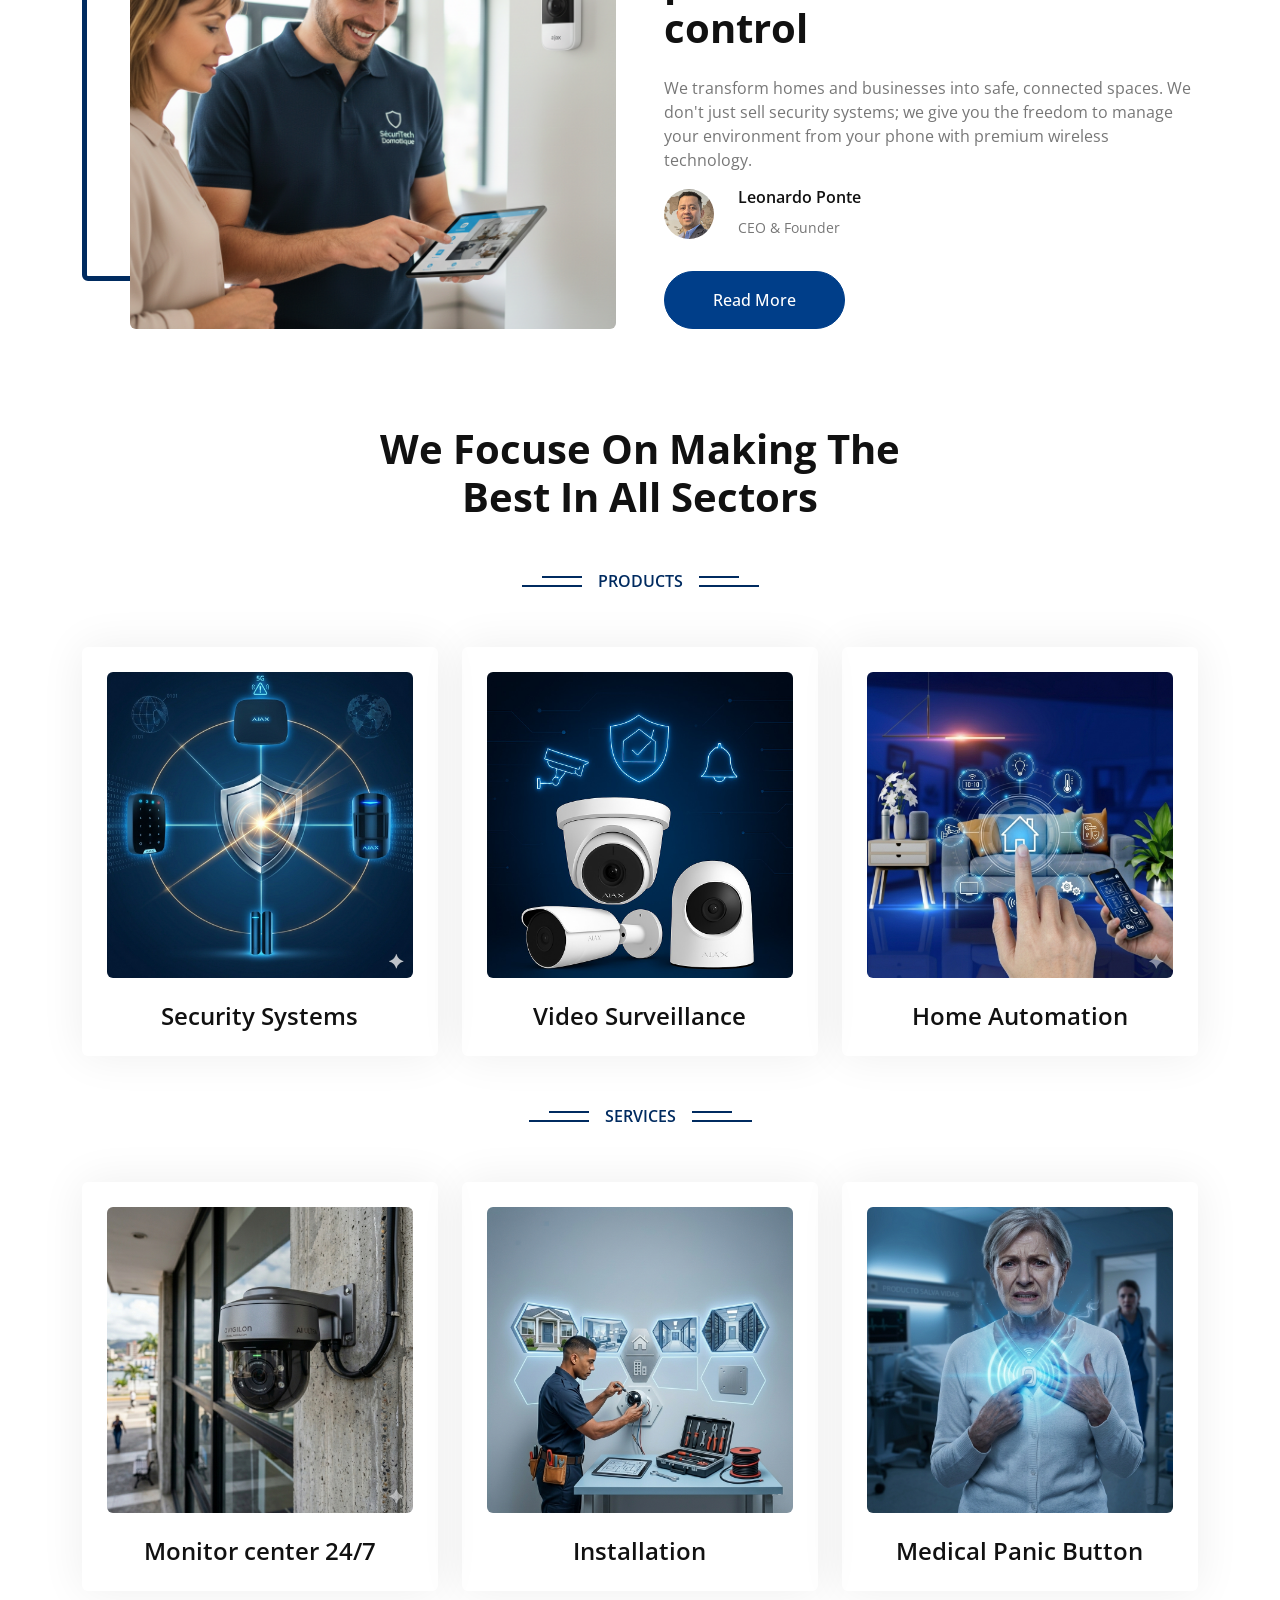
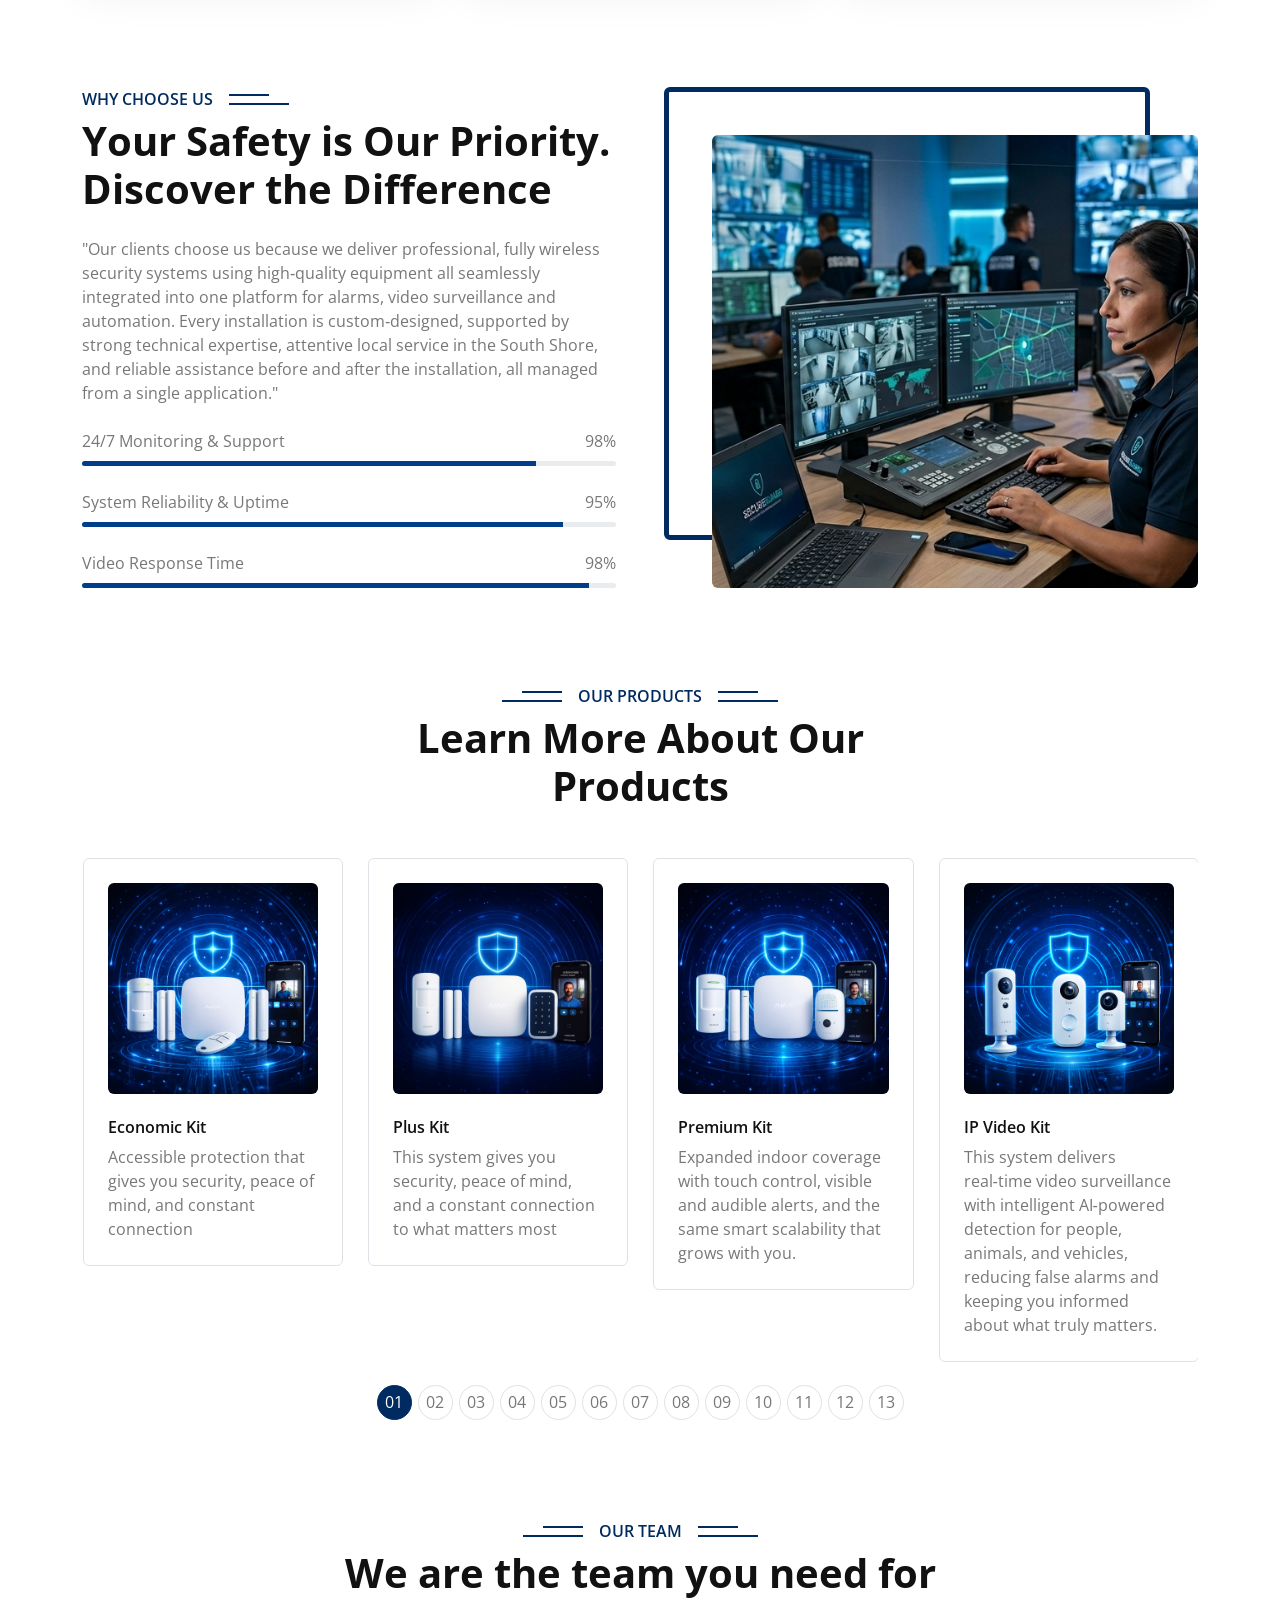
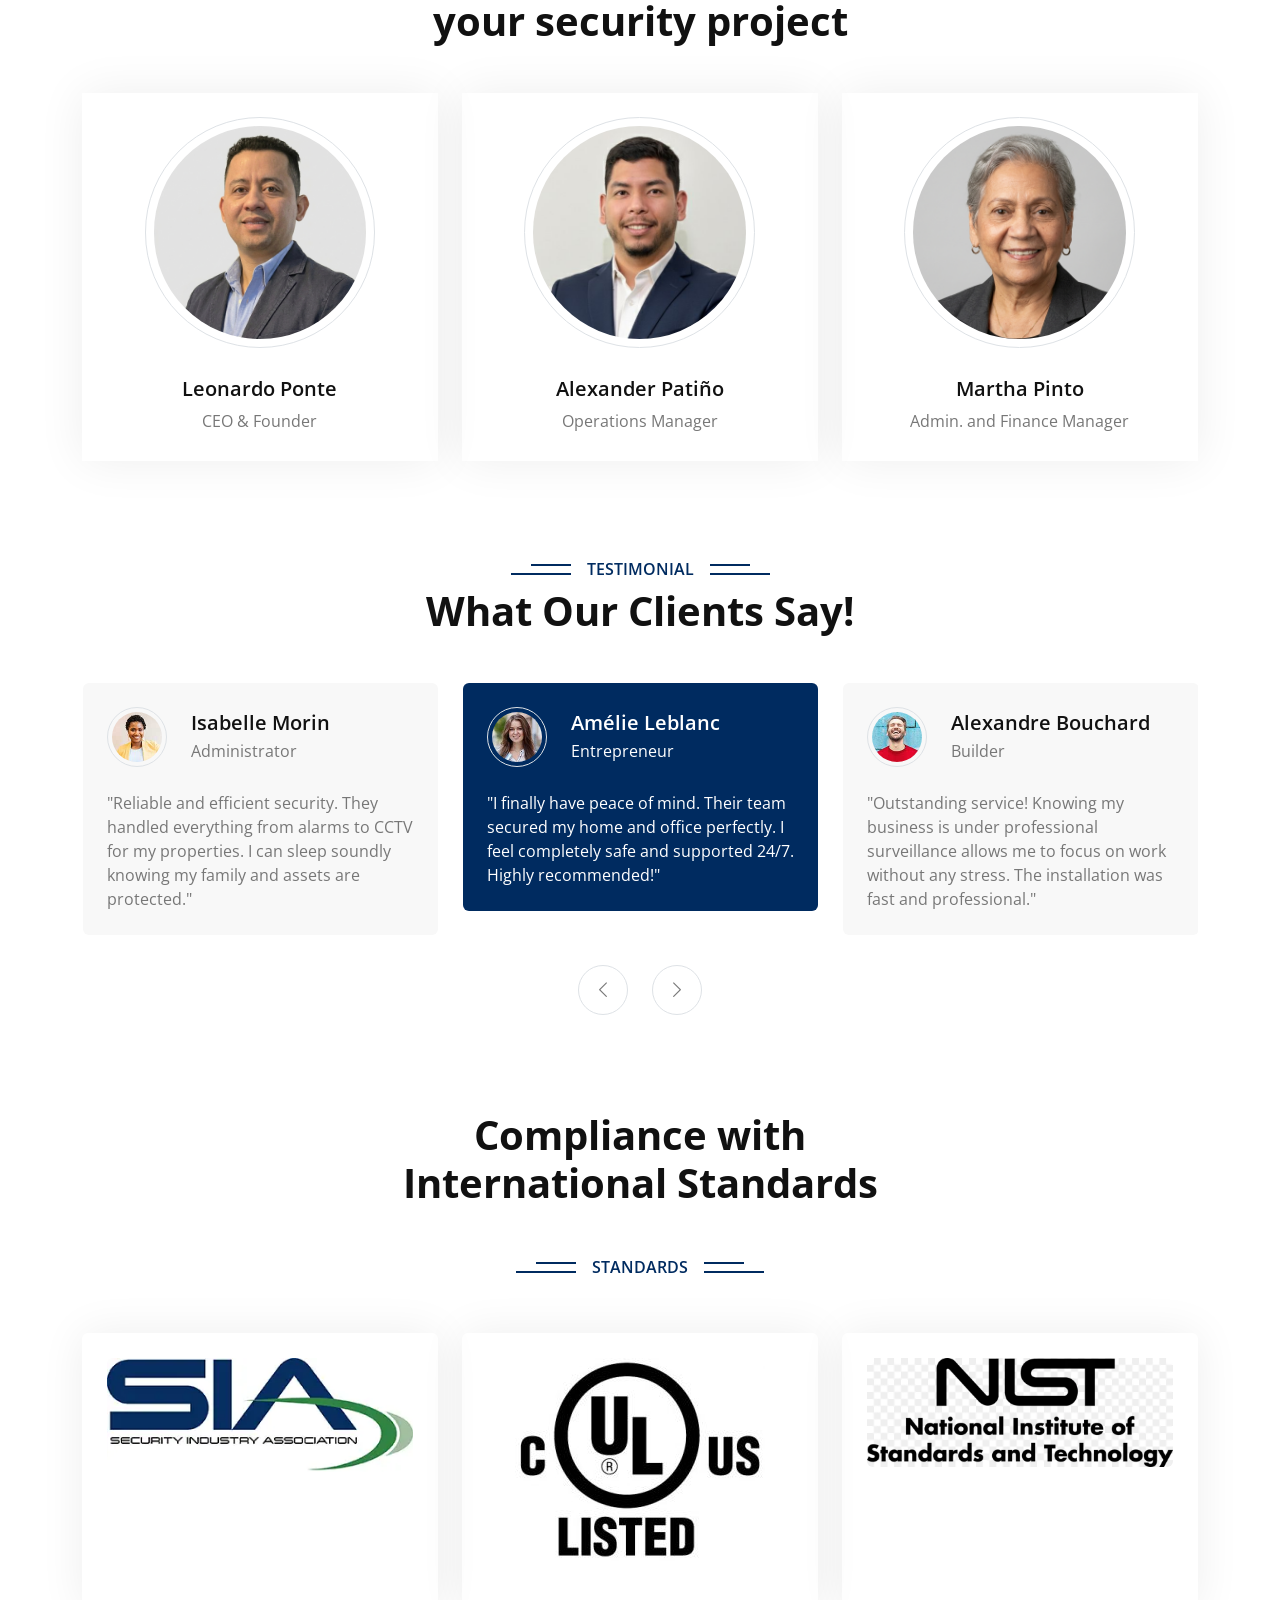
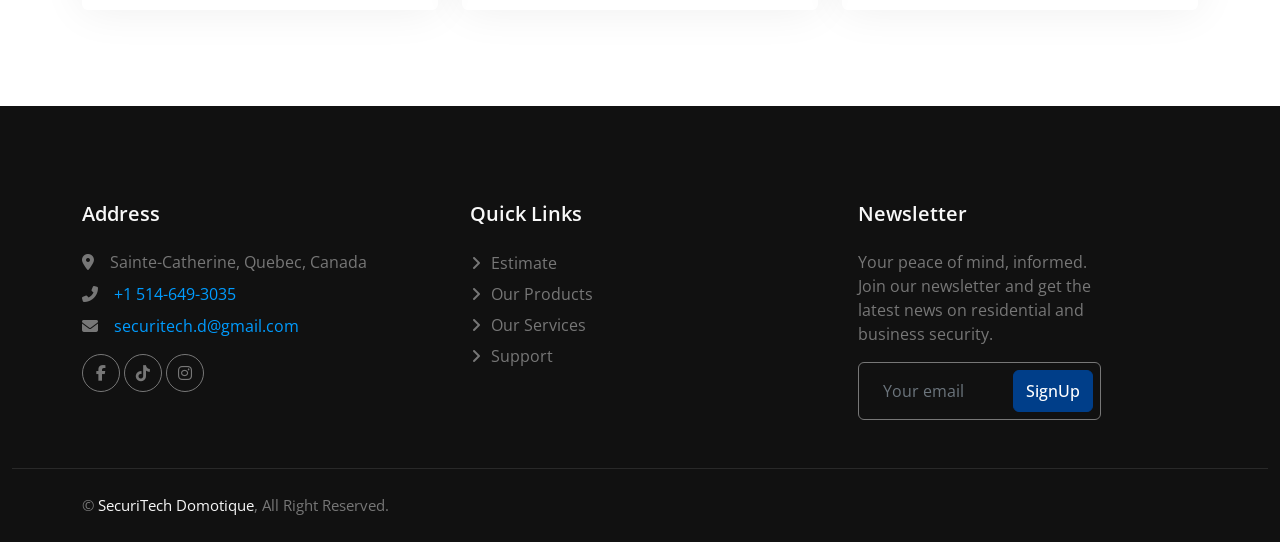
==== commit a7cc5782: "Widget 01 del 08 03 2026" ====
--- a/index.html
+++ b/index.html
@@ -171,18 +171,23 @@
                     <img class="w-100" src="img/Img01.jpg" alt="Image">
                     <div class="carousel-caption">
                         <div class="p-3" style="max-width: 1200px;">
-                            <h4 class="text-white text-uppercase mb-4 animated zoomIn">Solutions on Security Systems and Home Automations</h4>
-                            <h1 class="display-6 text-white mb-0 animated zoomIn text-center">We transform homes and businesses into safe, smart, and connected spaces, providing absolute control, comfort, and peace of mind at all times</h1>
-                        </div>
-                        
+                            <h4 class="text-white text-uppercase mb-4 animated zoomIn">Solutions on Security Systems and
+                                Home Automations</h4>
+                            <h1 class="display-6 text-white mb-0 animated zoomIn text-center">We transform homes and
+                                businesses into safe, smart, and connected spaces, providing absolute control, comfort,
+                                and peace of mind at all times</h1>
+                        </div>
+
                     </div>
                 </div>
                 <div class="carousel-item">
                     <img class="w-100" src="img/Img02.jpg" alt="Image">
                     <div class="carousel-caption">
                         <div class="p-3" style="max-width: 1200px;">
-                            <h4 class="text-white text-uppercase mb-4 animated zoomIn">Smart Spaces: Total Control in Home and Office</h4>
-                            <h1 class="display-6 text-white mb-0 animated zoomIn">Smart and safe spaces designed for your peace of mind</h1>
+                            <h4 class="text-white text-uppercase mb-4 animated zoomIn">Smart Spaces: Total Control in
+                                Home and Office</h4>
+                            <h1 class="display-6 text-white mb-0 animated zoomIn">Smart and safe spaces designed for
+                                your peace of mind</h1>
                         </div>
                     </div>
                 </div>
@@ -259,9 +264,12 @@
                 </div>
                 <div class="col-lg-6 wow fadeInUp" data-wow-delay="0.5s">
                     <div class="h-100">
-                        <h6 class="section-title bg-white text-start text-primary pe-3">Solutions in security & smart living</h6>
+                        <h6 class="section-title bg-white text-start text-primary pe-3">Solutions in security & smart
+                            living</h6>
                         <h1 class="display-6 mb-4">Beyond alarms: comfort, peace of mind and total control</h1>
-                        <p>We transform homes and businesses into safe, connected spaces. We don't just sell security systems; we give you the freedom to manage your environment from your phone with premium wireless technology.</p>
+                        <p>We transform homes and businesses into safe, connected spaces. We don't just sell security
+                            systems; we give you the freedom to manage your environment from your phone with premium
+                            wireless technology.</p>
                         <div class="d-flex align-items-center mb-4 pb-2">
                             <img class="flex-shrink-0 rounded-circle" src="img/CEO.png" alt=""
                                 style="width: 50px; height: 50px;">
@@ -440,7 +448,8 @@
                                 class="fa fa-eye fa-2x"></i></a>
                     </div>
                     <h6>Premium Kit</h6>
-                    <span>Expanded indoor coverage with touch control, visible and audible alerts, and the same smart scalability that grows with you.</span>
+                    <span>Expanded indoor coverage with touch control, visible and audible alerts, and the same smart
+                        scalability that grows with you.</span>
                 </div>
 
                 <div class="project-item border rounded h-100 p-4" data-dot="04">
@@ -450,7 +459,9 @@
                                 class="fa fa-eye fa-2x"></i></a>
                     </div>
                     <h6>IP Video Kit</h6>
-                    <span>This system delivers real‑time video surveillance with intelligent AI‑powered detection for people, animals, and vehicles, reducing false alarms and keeping you informed about what truly matters.</span>
+                    <span>This system delivers real‑time video surveillance with intelligent AI‑powered detection for
+                        people, animals, and vehicles, reducing false alarms and keeping you informed about what truly
+                        matters.</span>
                 </div>
 
                 <div class="project-item border rounded h-100 p-4" data-dot="05">
@@ -460,7 +471,8 @@
                                 class="fa fa-eye fa-2x"></i></a>
                     </div>
                     <h6>Water Leak Detector Kit</h6>
-                    <span>Enjoy the peace of mind that a simple leak won’t drain your finances. The system detects water instantly and automatically shuts the valve, preventing costly damage before it begins.</span>
+                    <span>Enjoy the peace of mind that a simple leak won’t drain your finances. The system detects water
+                        instantly and automatically shuts the valve, preventing costly damage before it begins.</span>
                 </div>
 
                 <div class="project-item border rounded h-100 p-4" data-dot="06">
@@ -469,13 +481,15 @@
                         <a href="img/equipos/AJAXHub2.png" data-lightbox="equipment"><i class="fa fa-eye fa-2x"></i></a>
                     </div>
                     <h6>Ajax Hub 2 Plus (9NA/AFA) with SIM white</h6>
-                    <span>advanced security control panel designed to effectively protect homes and business premises</span>
+                    <span>advanced security control panel designed to effectively protect homes and business
+                        premises</span>
                 </div>
 
                 <div class="project-item border rounded h-100 p-4" data-dot="07">
                     <div class="position-relative mb-4">
                         <img class="img-fluid rounded" src="img/equipos/WirelessIRmotionDetector.png" alt="">
-                        <a href="img/equipos/WirelessIRmotionDetector.png" data-lightbox="equipment"><i class="fa fa-eye fa-2x"></i></a>
+                        <a href="img/equipos/WirelessIRmotionDetector.png" data-lightbox="equipment"><i
+                                class="fa fa-eye fa-2x"></i></a>
                     </div>
                     <h6>Wireless IR motion detector</h6>
                     <span>Crucial component in safeguarding your home or place of business from potential
@@ -485,7 +499,8 @@
                 <div class="project-item border rounded h-100 p-4" data-dot="08">
                     <div class="position-relative mb-4">
                         <img class="img-fluid rounded" src="img/equipos/WirelessOpeningDetector.png" alt="">
-                        <a href="img/equipos/WirelessOpeningDetector.png" data-lightbox="equipment"><i class="fa fa-eye fa-2x"></i></a>
+                        <a href="img/equipos/WirelessOpeningDetector.png" data-lightbox="equipment"><i
+                                class="fa fa-eye fa-2x"></i></a>
                     </div>
                     <h6>Wireless opening detector</h6>
                     <span>Provides early alerts for potential intrusions through doors or windows</span>
@@ -504,16 +519,19 @@
                 <div class="project-item border rounded h-100 p-4" data-dot="09">
                     <div class="position-relative mb-4">
                         <img class="img-fluid rounded" src="img/equipos/SatinNickelSmart.jpg" alt="">
-                        <a href="img/equipos/SatinNickelSmart.jpg" data-lightbox="equipment"><i class="fa fa-eye fa-2x"></i></a>
+                        <a href="img/equipos/SatinNickelSmart.jpg" data-lightbox="equipment"><i
+                                class="fa fa-eye fa-2x"></i></a>
                     </div>
                     <h6>Satin Nickel Smart Keyless Entry Door Lock with Wi-Fi Connected Keypad</h6>
-                    <span>A smart lock system that seamlessly integrates with your security setup, enhancing comfort and automating your home with effortless, touch‑enabled control.</span>
+                    <span>A smart lock system that seamlessly integrates with your security setup, enhancing comfort and
+                        automating your home with effortless, touch‑enabled control.</span>
                 </div>
 
                 <div class="project-item border rounded h-100 p-4" data-dot="10">
                     <div class="position-relative mb-4">
                         <img class="img-fluid rounded" src="img/equipos/WirelessSmartAlarm.png" alt="">
-                        <a href="img/equipos/WirelessSmartAlarm.png" data-lightbox="equipment"><i class="fa fa-eye fa-2x"></i></a>
+                        <a href="img/equipos/WirelessSmartAlarm.png" data-lightbox="equipment"><i
+                                class="fa fa-eye fa-2x"></i></a>
                     </div>
                     <h6>Wireless smart/alarm button (white)</h6>
                     <span>Versatile wireless alarm button/smart button offering panic and control modes</span>
@@ -522,7 +540,8 @@
                 <div class="project-item border rounded h-100 p-4" data-dot="11">
                     <div class="position-relative mb-4">
                         <img class="img-fluid rounded" src="img/equipos/AjaxDoorBell.avif" alt="">
-                        <a href="img/equipos/AjaxDoorBell.avif" data-lightbox="equipment"><i class="fa fa-eye fa-2x"></i></a>
+                        <a href="img/equipos/AjaxDoorBell.avif" data-lightbox="equipment"><i
+                                class="fa fa-eye fa-2x"></i></a>
                     </div>
                     <h6>Ajax Doorbell</h6>
                     <span>Video doorbell with built-in AI, PIR sensor, and control via apps</span>
@@ -531,19 +550,23 @@
                 <div class="project-item border rounded h-100 p-4" data-dot="12">
                     <div class="position-relative mb-4">
                         <img class="img-fluid rounded" src="img/equipos/AjaxBulletCamWhite.jpg" alt="">
-                        <a href="img/equipos/AjaxBulletCamWhite.jpg" data-lightbox="equipment"><i class="fa fa-eye fa-2x"></i></a>
+                        <a href="img/equipos/AjaxBulletCamWhite.jpg" data-lightbox="equipment"><i
+                                class="fa fa-eye fa-2x"></i></a>
                     </div>
                     <h6>Wired AI-powered security IP BulletCam</h6>
-                    <span>High‑end bullet camera with integrated AI, offering exceptional versatility and rugged outdoor durability for reliable, intelligent surveillance in any environment.</span>
+                    <span>High‑end bullet camera with integrated AI, offering exceptional versatility and rugged outdoor
+                        durability for reliable, intelligent surveillance in any environment.</span>
                 </div>
 
                 <div class="project-item border rounded h-100 p-4" data-dot="13">
                     <div class="position-relative mb-4">
                         <img class="img-fluid rounded" src="img/equipos/WiredAI_ IP DomeCam Mini.png" alt="">
-                        <a href="img/equipos/WiredAI_ IP DomeCam Mini.png" data-lightbox="equipment"><i class="fa fa-eye fa-2x"></i></a>
+                        <a href="img/equipos/WiredAI_ IP DomeCam Mini.png" data-lightbox="equipment"><i
+                                class="fa fa-eye fa-2x"></i></a>
                     </div>
                     <h6>Wired AI-powered security IP DomeCam Mini</h6>
-                    <span>High‑end, ultra‑discreet dome camera with integrated AI, offering exceptional versatility and robust durability for both indoor and outdoor environments.</span>
+                    <span>High‑end, ultra‑discreet dome camera with integrated AI, offering exceptional versatility and
+                        robust durability for both indoor and outdoor environments.</span>
                 </div>
 
             </div>
@@ -686,6 +709,39 @@
         </div>
     </div>
     <!-- Testimonial End -->
+
+    <!-- Standards Start -->
+    <div class="container-xxl py-5">
+        <div class="container">
+            <div class="text-center mx-auto mb-5 wow fadeInUp" data-wow-delay="0.1s" style="max-width: 600px;">
+                <h1 class="display-6 mb-4">Compliance with International Standards</h1>
+            </div>
+            <!-- Standards Start -->
+            <div class="text-center mx-auto mb-5 wow fadeInUp" data-wow-delay="0.1s" style="max-width: 600px;">
+                <h6 class="section-title bg-white text-center text-primary px-3">Standards</h6>
+            </div>
+            <div class="row g-4">
+                <div class="col-lg-4 col-md-6 wow fadeInUp" data-wow-delay="0.1s">
+                    <a class="service-item d-block rounded text-center h-100 p-4" href="">
+                        <img class="img-fluid rounded mb-4" src="img/SIA.webp" alt="">
+                        <!-- <h4 class="mb-0">Security Systems</h4> -->
+                    </a>
+                </div>
+                <div class="col-lg-4 col-md-6 wow fadeInUp" data-wow-delay="0.3s">
+                    <a class="service-item d-block rounded text-center h-100 p-4" href="">
+                        <img class="img-fluid rounded mb-4" src="img/C-UL-US.jpg" alt="">
+                        <!-- <h4 class="mb-0">Video Surveillance</h4> -->
+                    </a>
+                </div>
+                <div class="col-lg-4 col-md-6 wow fadeInUp" data-wow-delay="0.5s">
+                    <a class="service-item d-block rounded text-center h-100 p-4" href="">
+                        <img class="img-fluid rounded mb-4" src="img/NIST.webp" alt="">
+                        <!-- <h4 class="mb-0">Home Automation</h4> -->
+                    </a>
+                </div>
+            </div>
+        </div>
+    </div>
 
 
     <!-- Footer Start -->
@@ -747,10 +803,19 @@
                     <p>Your peace of mind, informed. Join our newsletter and get the latest news on residential and
                         business security.</p>
                     <div class="position-relative mx-auto" style="max-width: 400px;">
-                        <input class="form-control bg-transparent border-secondary w-100 py-3 ps-4 pe-5" type="text"
-                            placeholder="Your email">
-                        <button type="button"
-                            class="btn btn-primary py-2 position-absolute top-0 end-0 mt-2 me-2">SignUp</button>
+
+                        <form action="https://api.staticforms.dev/submit" method="POST">
+                            <!-- Your API Key (replace with your actual key) -->
+                            <input type="hidden" name="apiKey" value="sf_g6951n6d7j940f1hn9bc3g3h">
+
+                            <!-- Form fields -->
+                            <input class="form-control bg-transparent border-secondary w-100 py-3 ps-4 pe-5" type="text"
+                                placeholder="Your email" id="Mail" name="Mail" required>
+                            <button type="submit"
+                                class="btn btn-primary py-2 position-absolute top-0 end-0 mt-2 me-2">SignUp</button>
+                        </form>
+
+
                     </div>
                 </div>
             </div>
@@ -774,8 +839,21 @@
 
 
     <!-- Back to Top -->
-    <a href="#" class="btn btn-lg btn-primary btn-lg-square rounded-circle back-to-top"><i
+    <a href="#" class="btn btn-lg btn-primary btn-lg-square rounded-circle back-to-top position-1"><i
             class="bi bi-arrow-up"></i></a>
+
+    <!-- <a href="#" class="btn btn-primary back-to-top position-2">
+        <img class="flex-shrink-0 rounded-circle" src="img/CEO.png" alt=""
+                                style="width: 50px; height: 50px;">
+        Estimate
+    </a> -->
+
+    <a href="#" id="estimate-widget" class="btn btn-primary back-to-top position-2">
+        <span class="close-widget" onclick="closeWidget(event)">&times;</span>
+
+        <img class="flex-shrink-0 rounded-circle" src="img/Estimate.jpg" alt="" style="width: 50px; height: 50px;">
+        Estimate
+    </a>
 
 
     <!-- JavaScript Libraries -->
--- a/css/style.css
+++ b/css/style.css
@@ -8,10 +8,38 @@
 
 .back-to-top {
     position: fixed;
-    display: none;
+    display: none; /* JS se encargará de mostrar ambos */
     right: 30px;
-    bottom: 30px;
     z-index: 99;
+}
+
+.position-1 { bottom: 30px; }
+.position-2 { bottom: 90px; }
+
+
+.back-to-top2 {
+    position: relative; /* Para que la X se posicione respecto al botón */
+}
+
+.close-widget {
+    position: absolute;
+    top: -10px;
+    right: -10px;
+    background: #ff4d4d; /* Color rojo */
+    color: white;
+    width: 20px;
+    height: 20px;
+    border-radius: 50%;
+    line-height: 18px;
+    text-align: center;
+    font-size: 16px;
+    cursor: pointer;
+    box-shadow: 0 2px 5px rgba(0,0,0,0.2);
+    font-weight: bold;
+}
+
+.close-widget:hover {
+    background: #cc0000;
 }
 
 
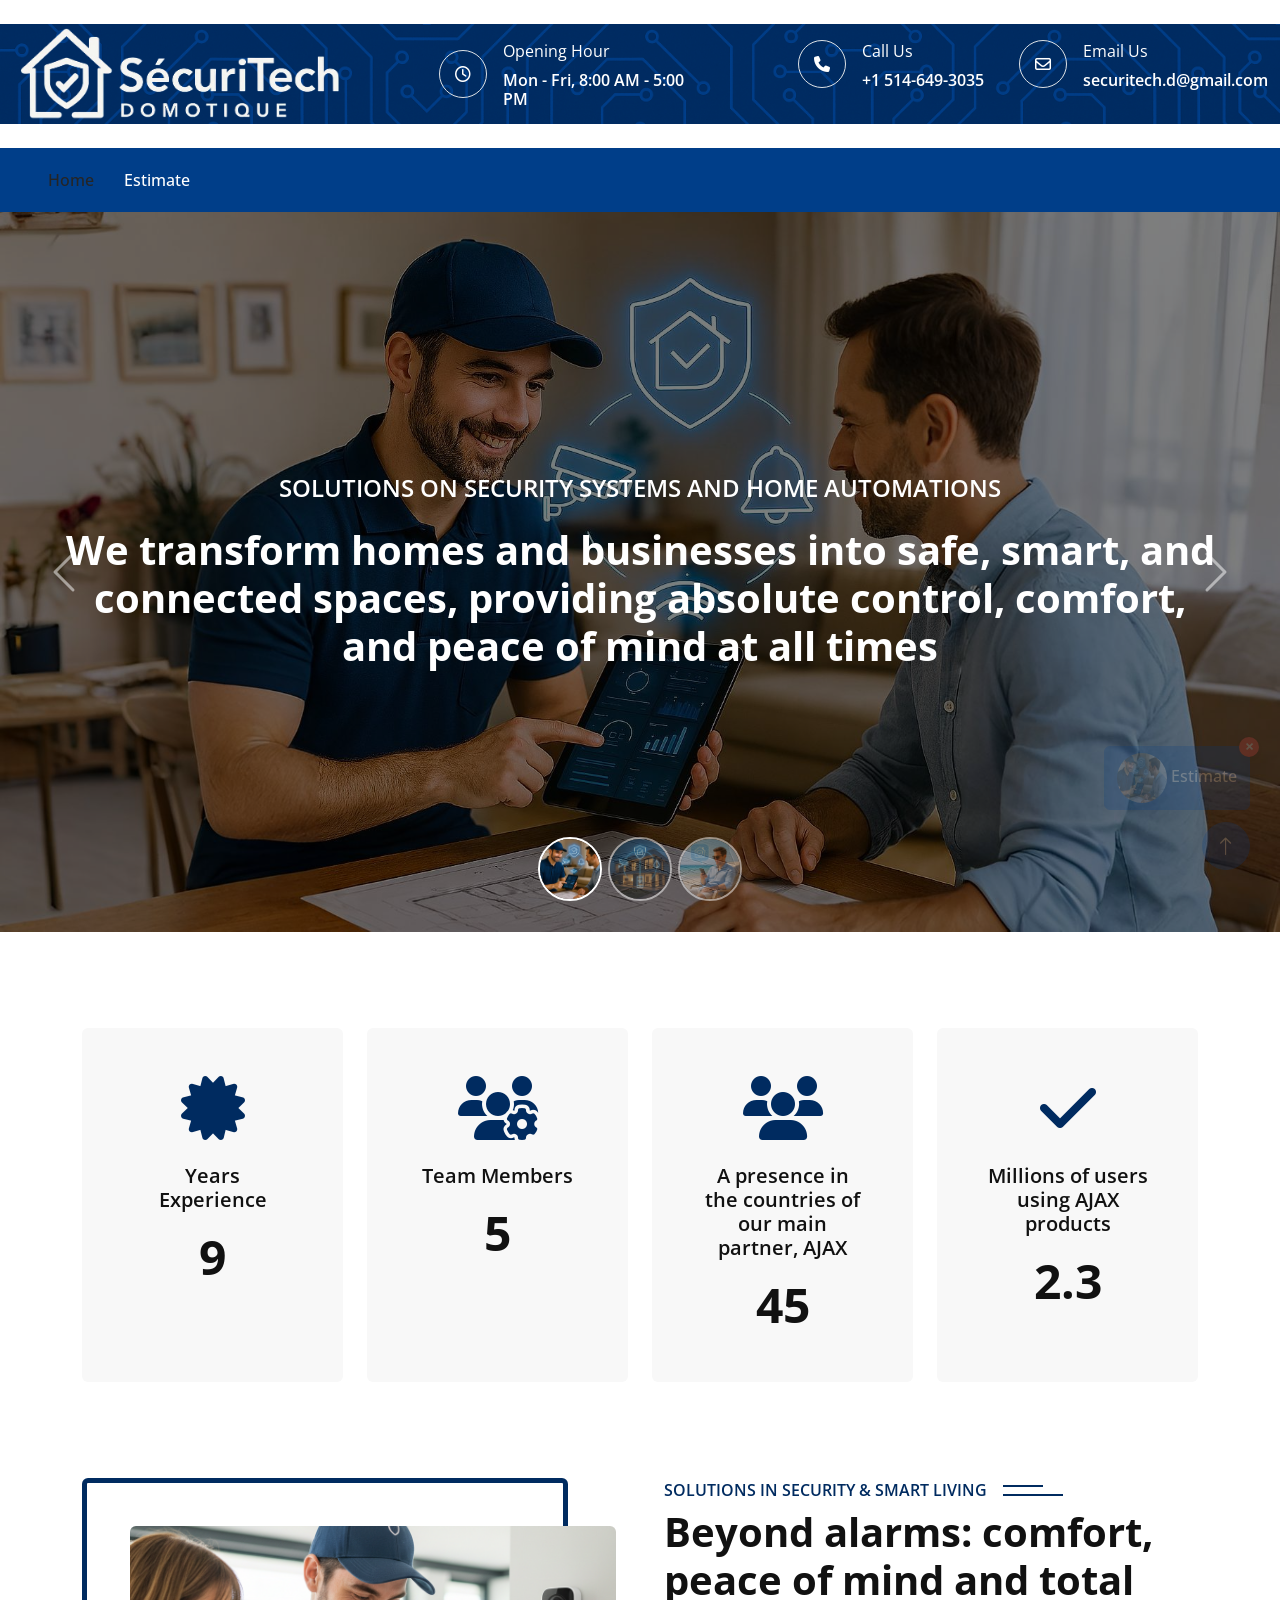
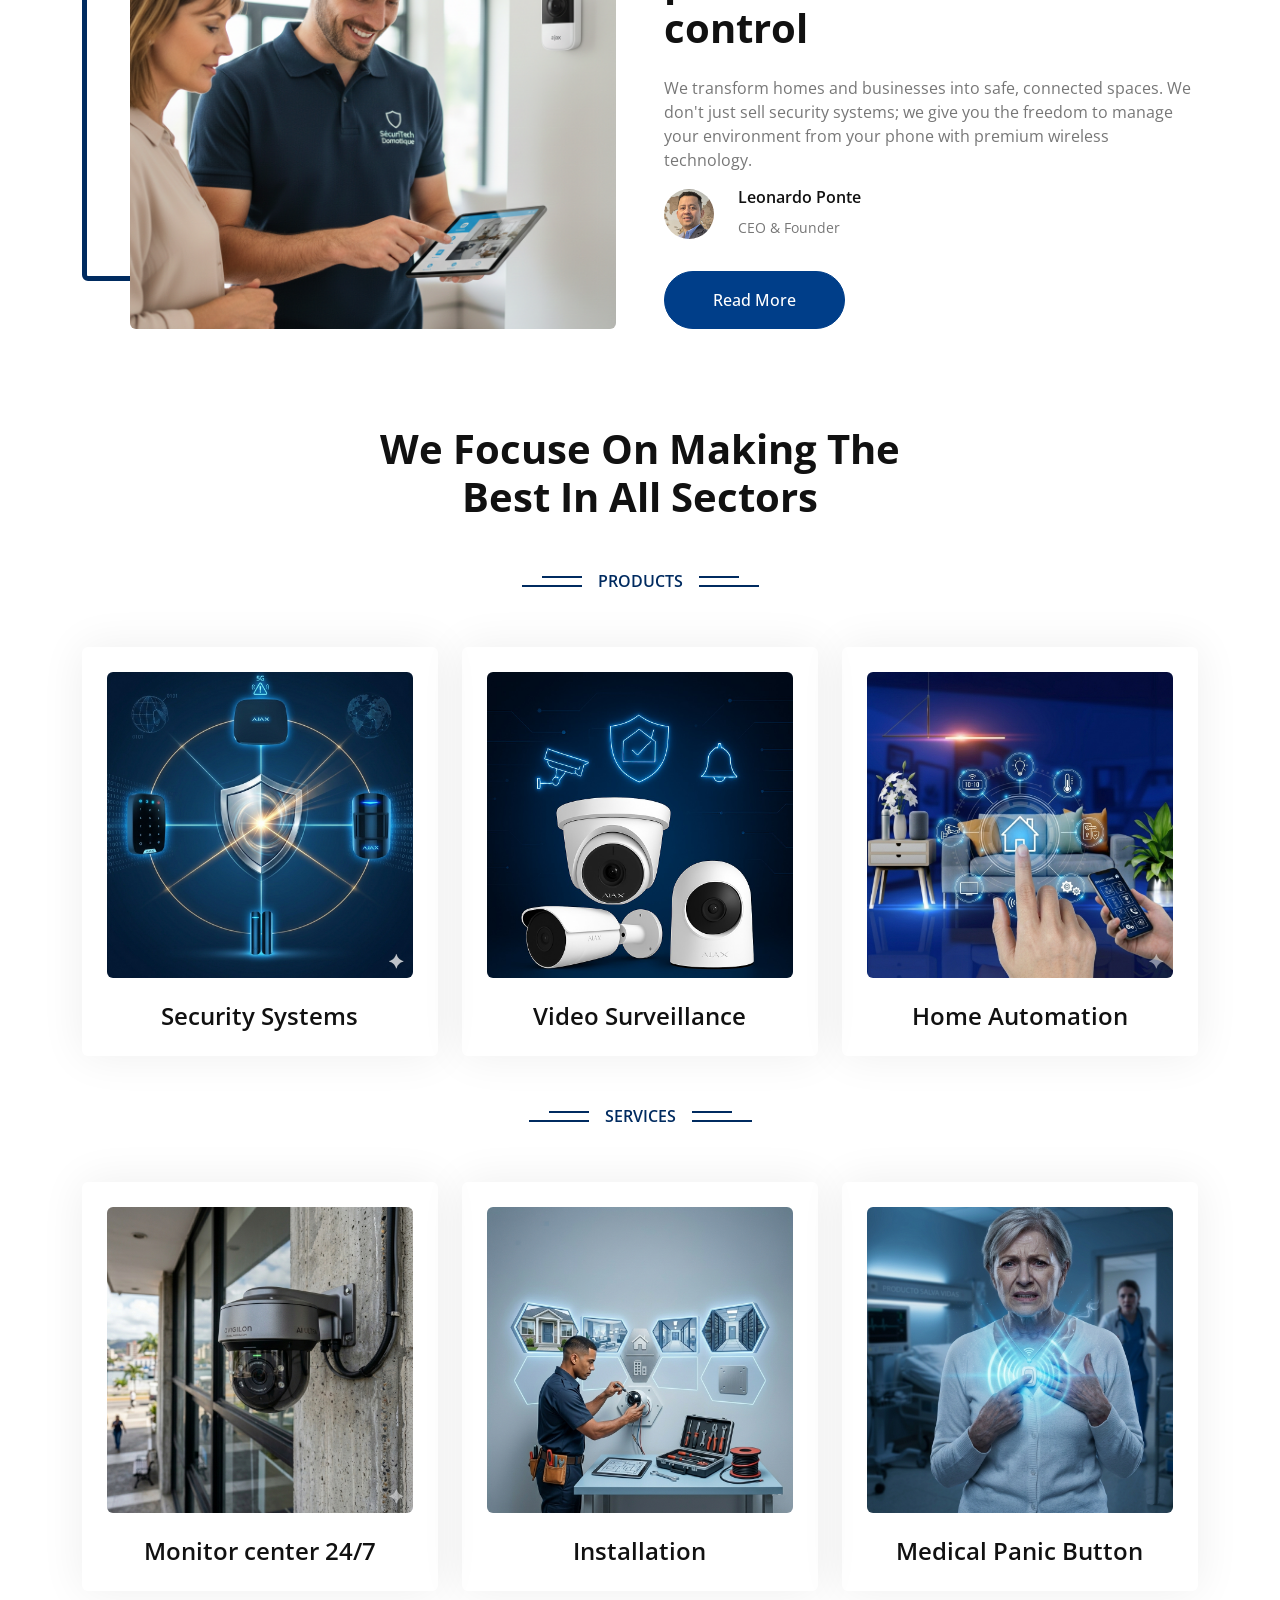
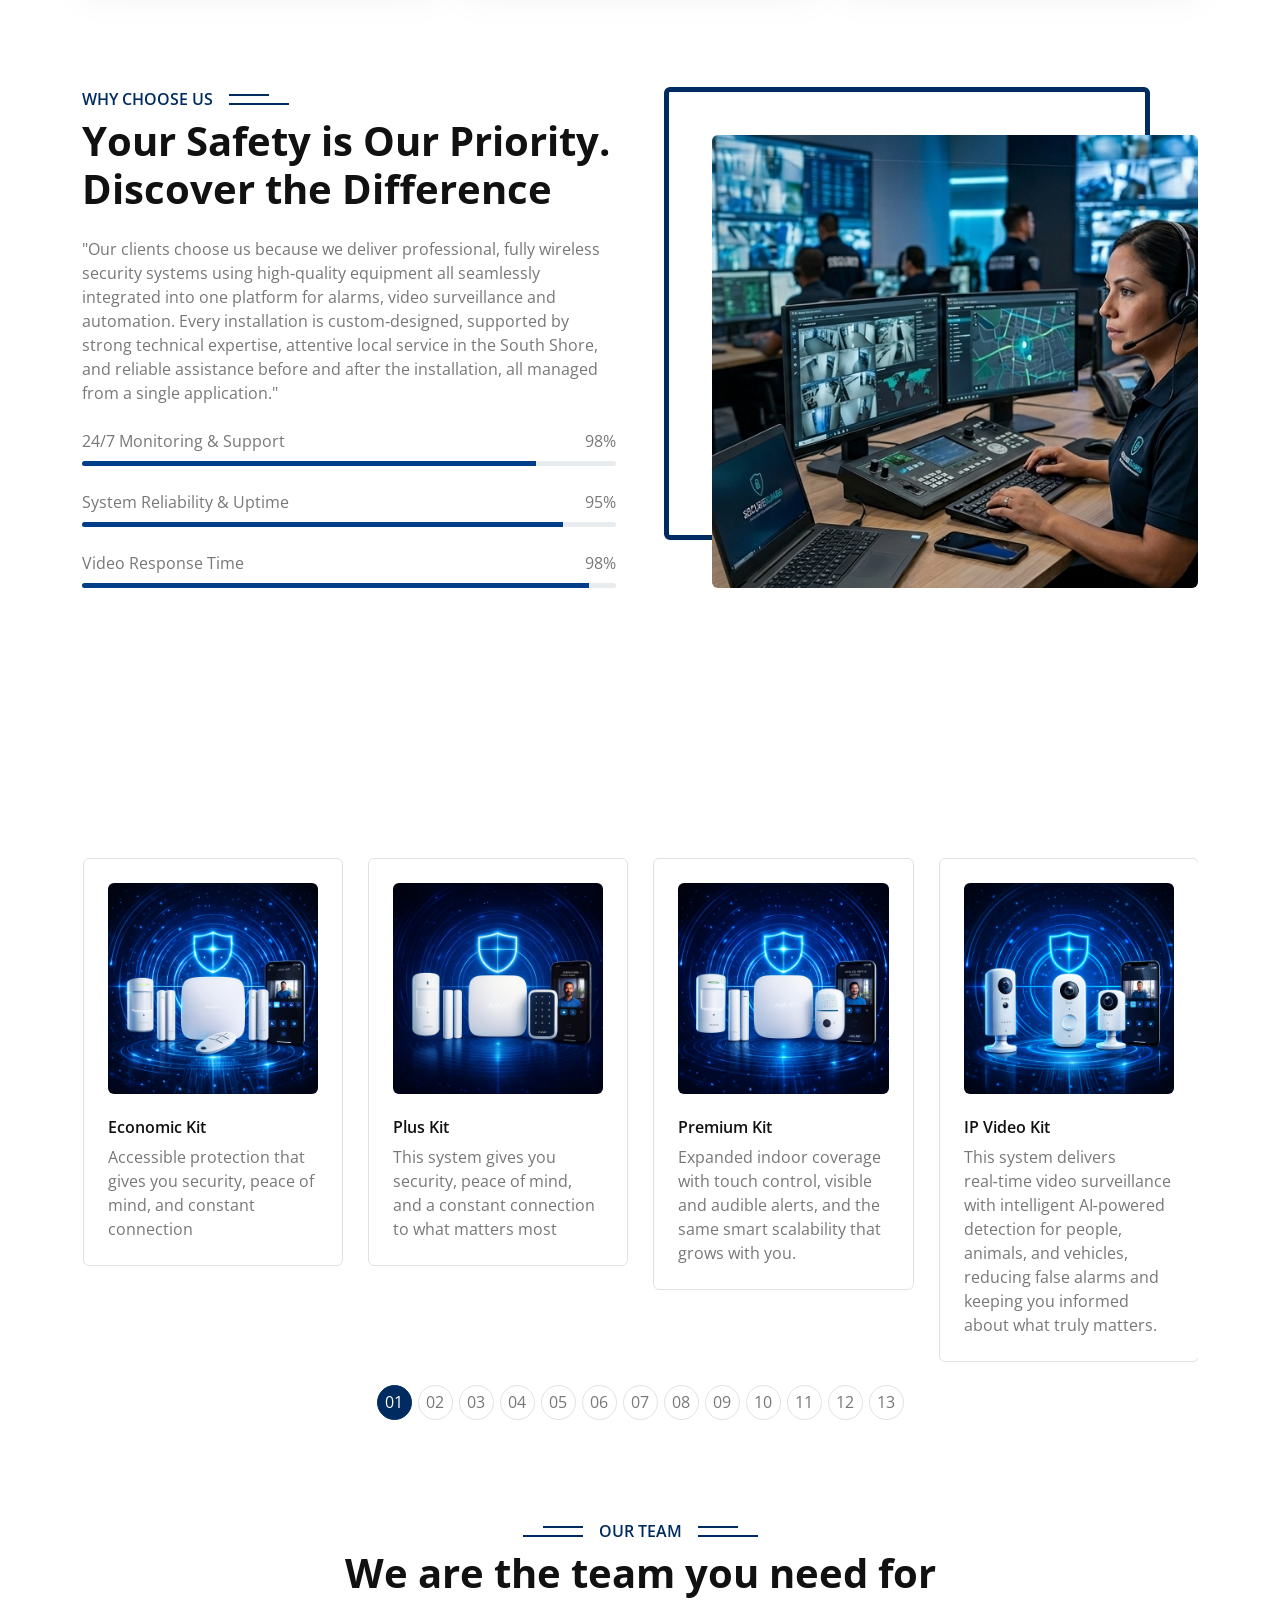
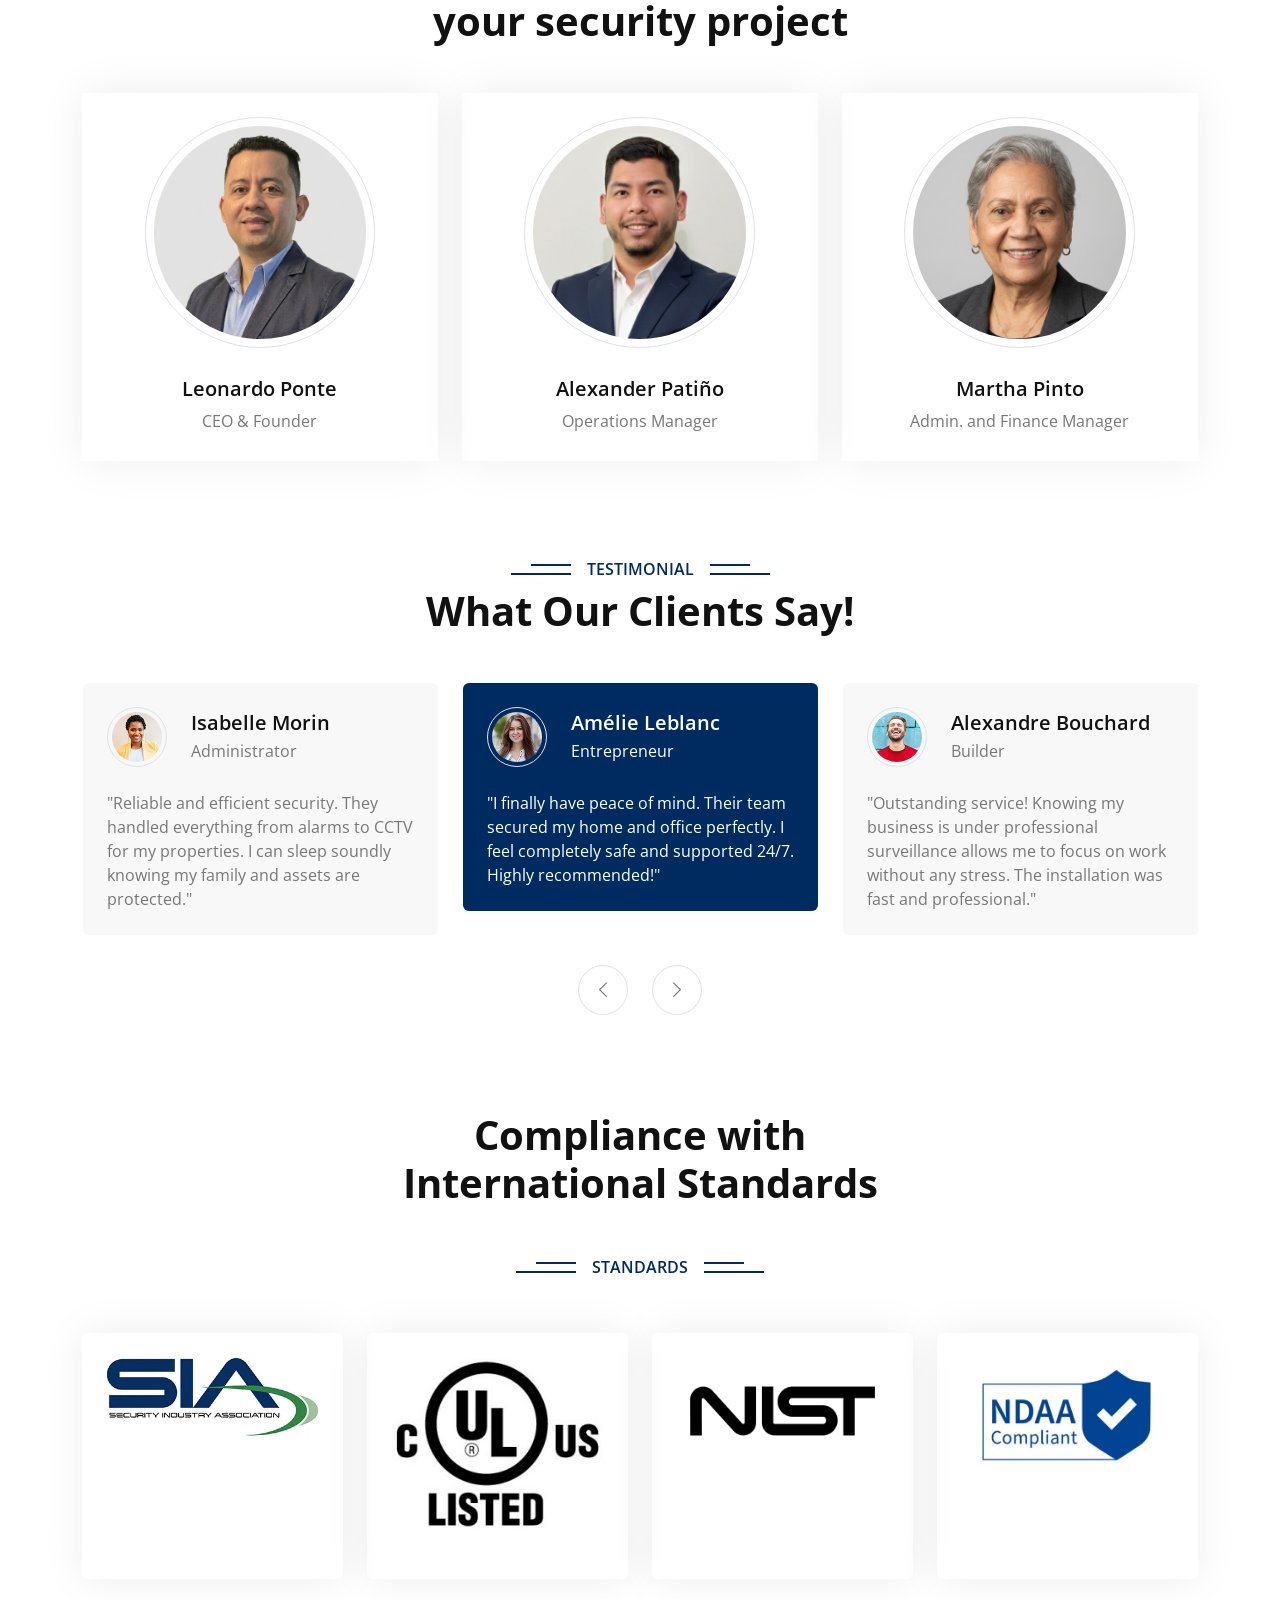
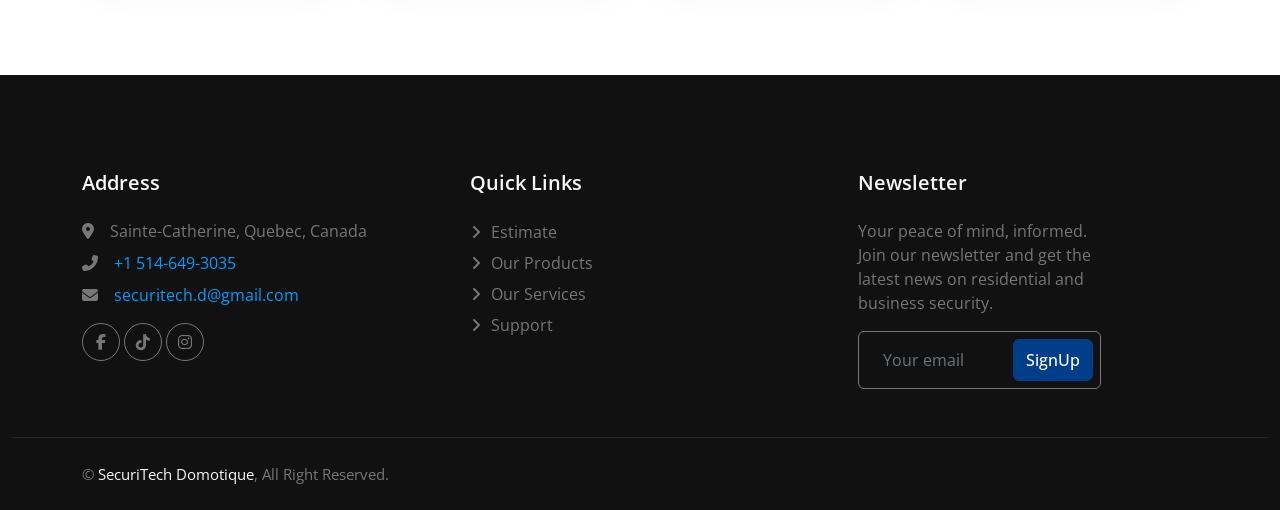
==== commit aa6bb6cc: "Standards 01 al 08 03 2026" ====
--- a/index.html
+++ b/index.html
@@ -721,21 +721,27 @@
                 <h6 class="section-title bg-white text-center text-primary px-3">Standards</h6>
             </div>
             <div class="row g-4">
-                <div class="col-lg-4 col-md-6 wow fadeInUp" data-wow-delay="0.1s">
+                <div class="col-lg-3 col-md-6 wow fadeInUp" data-wow-delay="0.1s">
                     <a class="service-item d-block rounded text-center h-100 p-4" href="">
                         <img class="img-fluid rounded mb-4" src="img/SIA.webp" alt="">
                         <!-- <h4 class="mb-0">Security Systems</h4> -->
                     </a>
                 </div>
-                <div class="col-lg-4 col-md-6 wow fadeInUp" data-wow-delay="0.3s">
+                <div class="col-lg-3 col-md-6 wow fadeInUp" data-wow-delay="0.3s">
                     <a class="service-item d-block rounded text-center h-100 p-4" href="">
                         <img class="img-fluid rounded mb-4" src="img/C-UL-US.jpg" alt="">
                         <!-- <h4 class="mb-0">Video Surveillance</h4> -->
                     </a>
                 </div>
-                <div class="col-lg-4 col-md-6 wow fadeInUp" data-wow-delay="0.5s">
-                    <a class="service-item d-block rounded text-center h-100 p-4" href="">
-                        <img class="img-fluid rounded mb-4" src="img/NIST.webp" alt="">
+                <div class="col-lg-3 col-md-6 wow fadeInUp" data-wow-delay="0.5s">
+                    <a class="service-item d-block rounded text-center h-100 p-4" href="">
+                        <img class="img-fluid rounded mb-4" src="img/NIST.png" alt="">
+                        <!-- <h4 class="mb-0">Home Automation</h4> -->
+                    </a>
+                </div>
+                <div class="col-lg-3 col-md-6 wow fadeInUp" data-wow-delay="0.5s">
+                    <a class="service-item d-block rounded text-center h-100 p-4" href="">
+                        <img class="img-fluid rounded mb-4" src="img/NDAA.webp" alt="">
                         <!-- <h4 class="mb-0">Home Automation</h4> -->
                     </a>
                 </div>
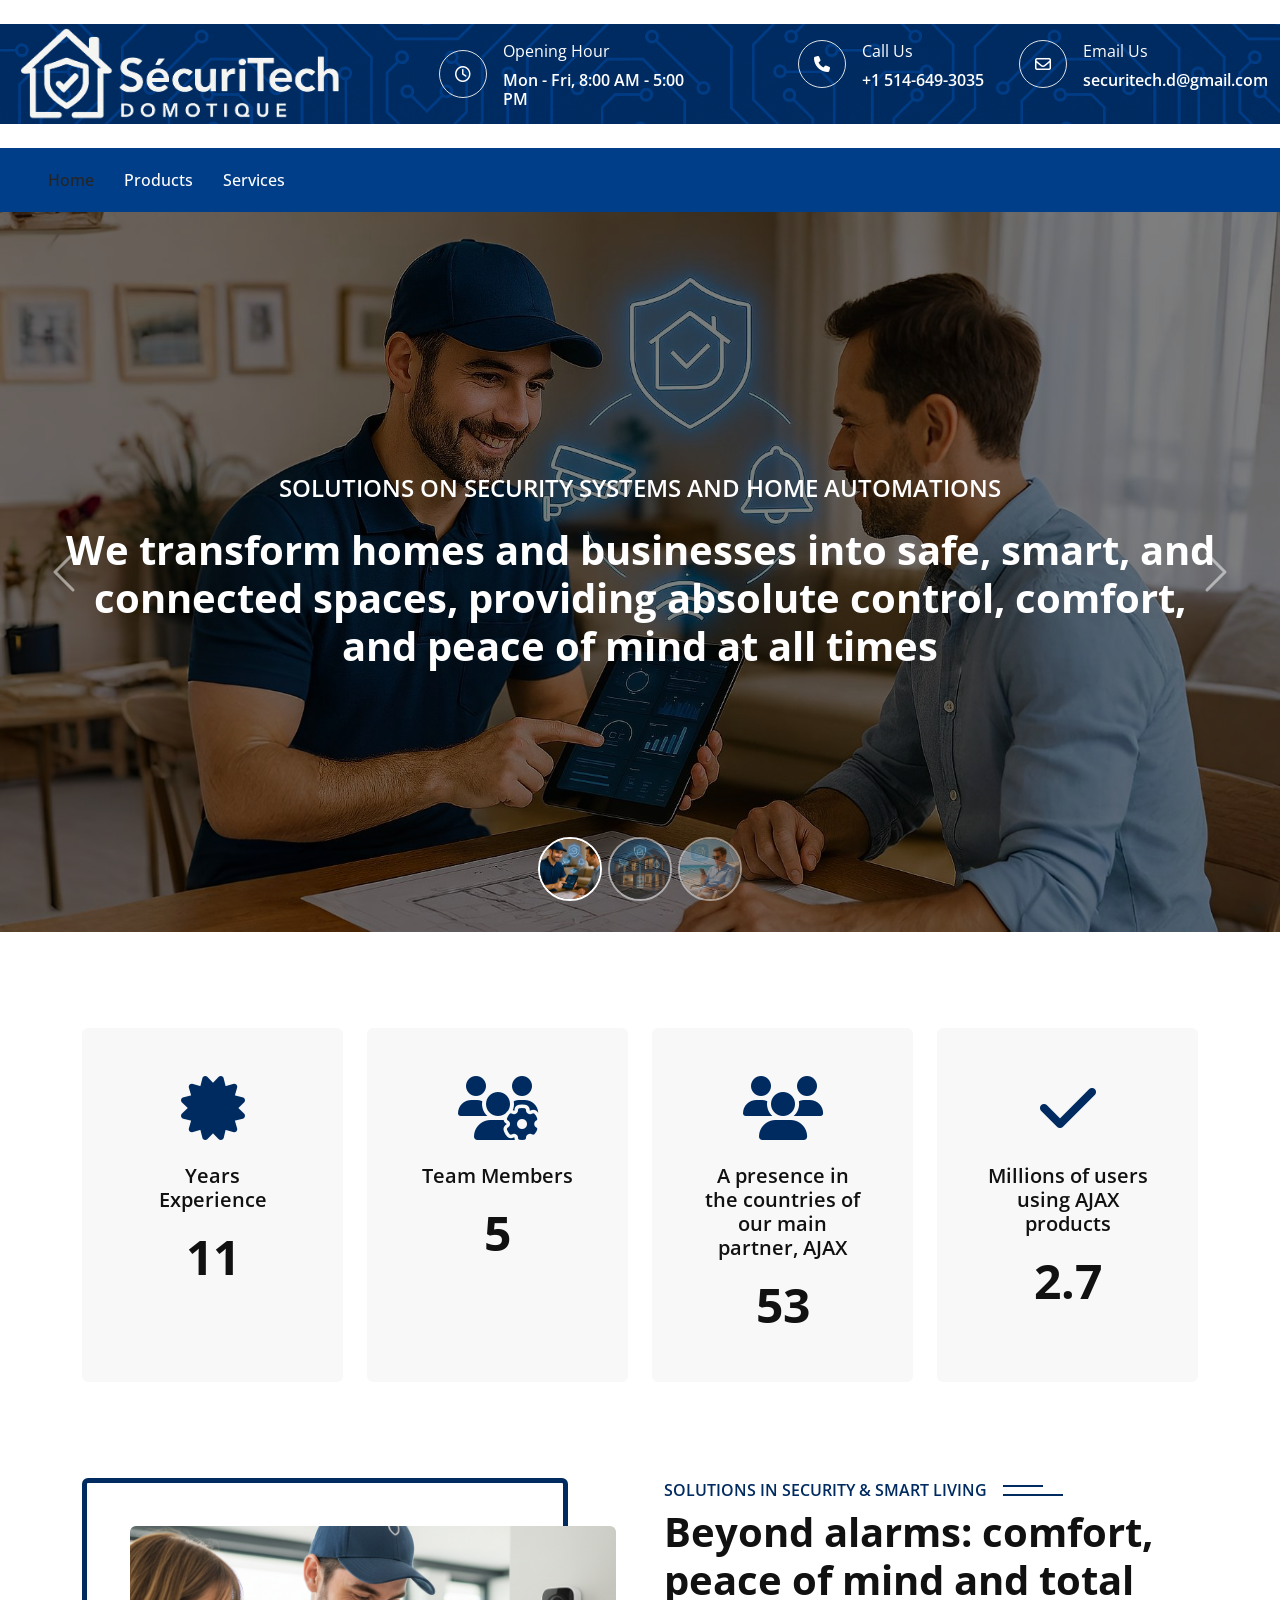
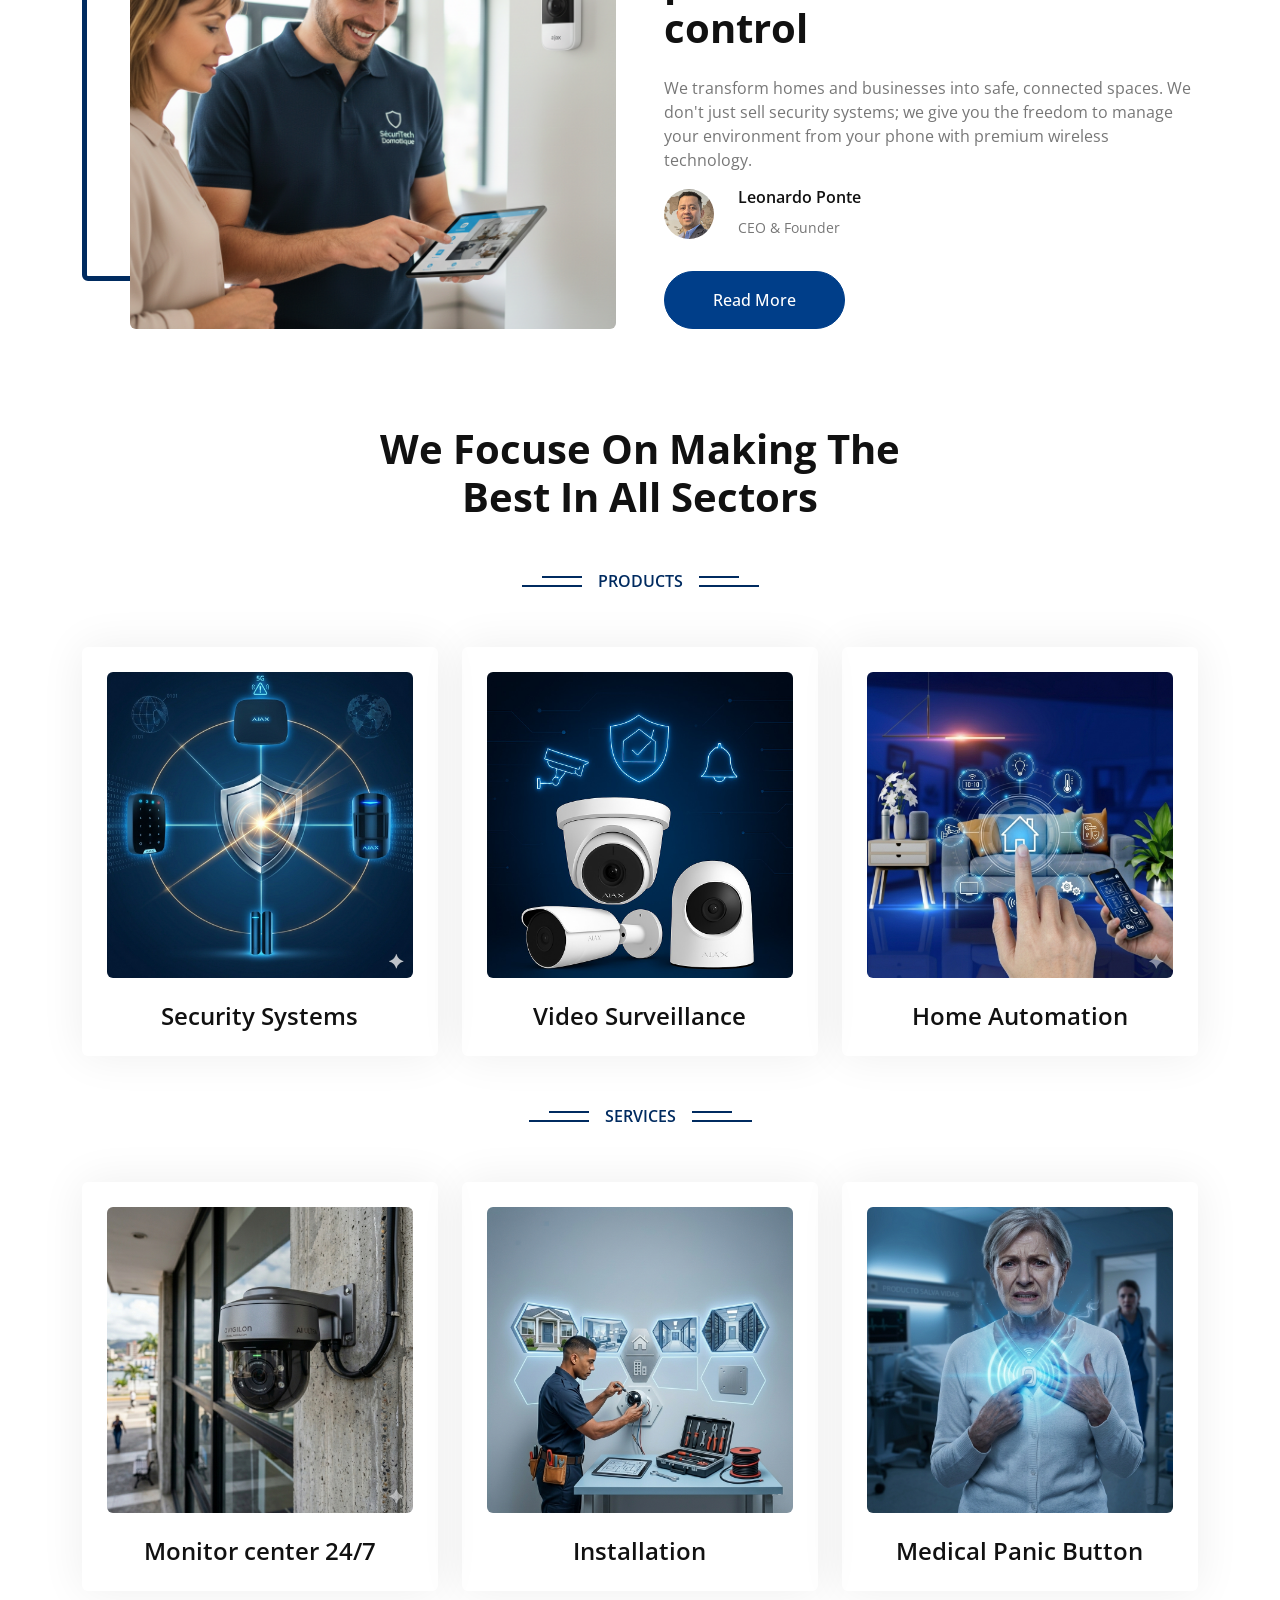
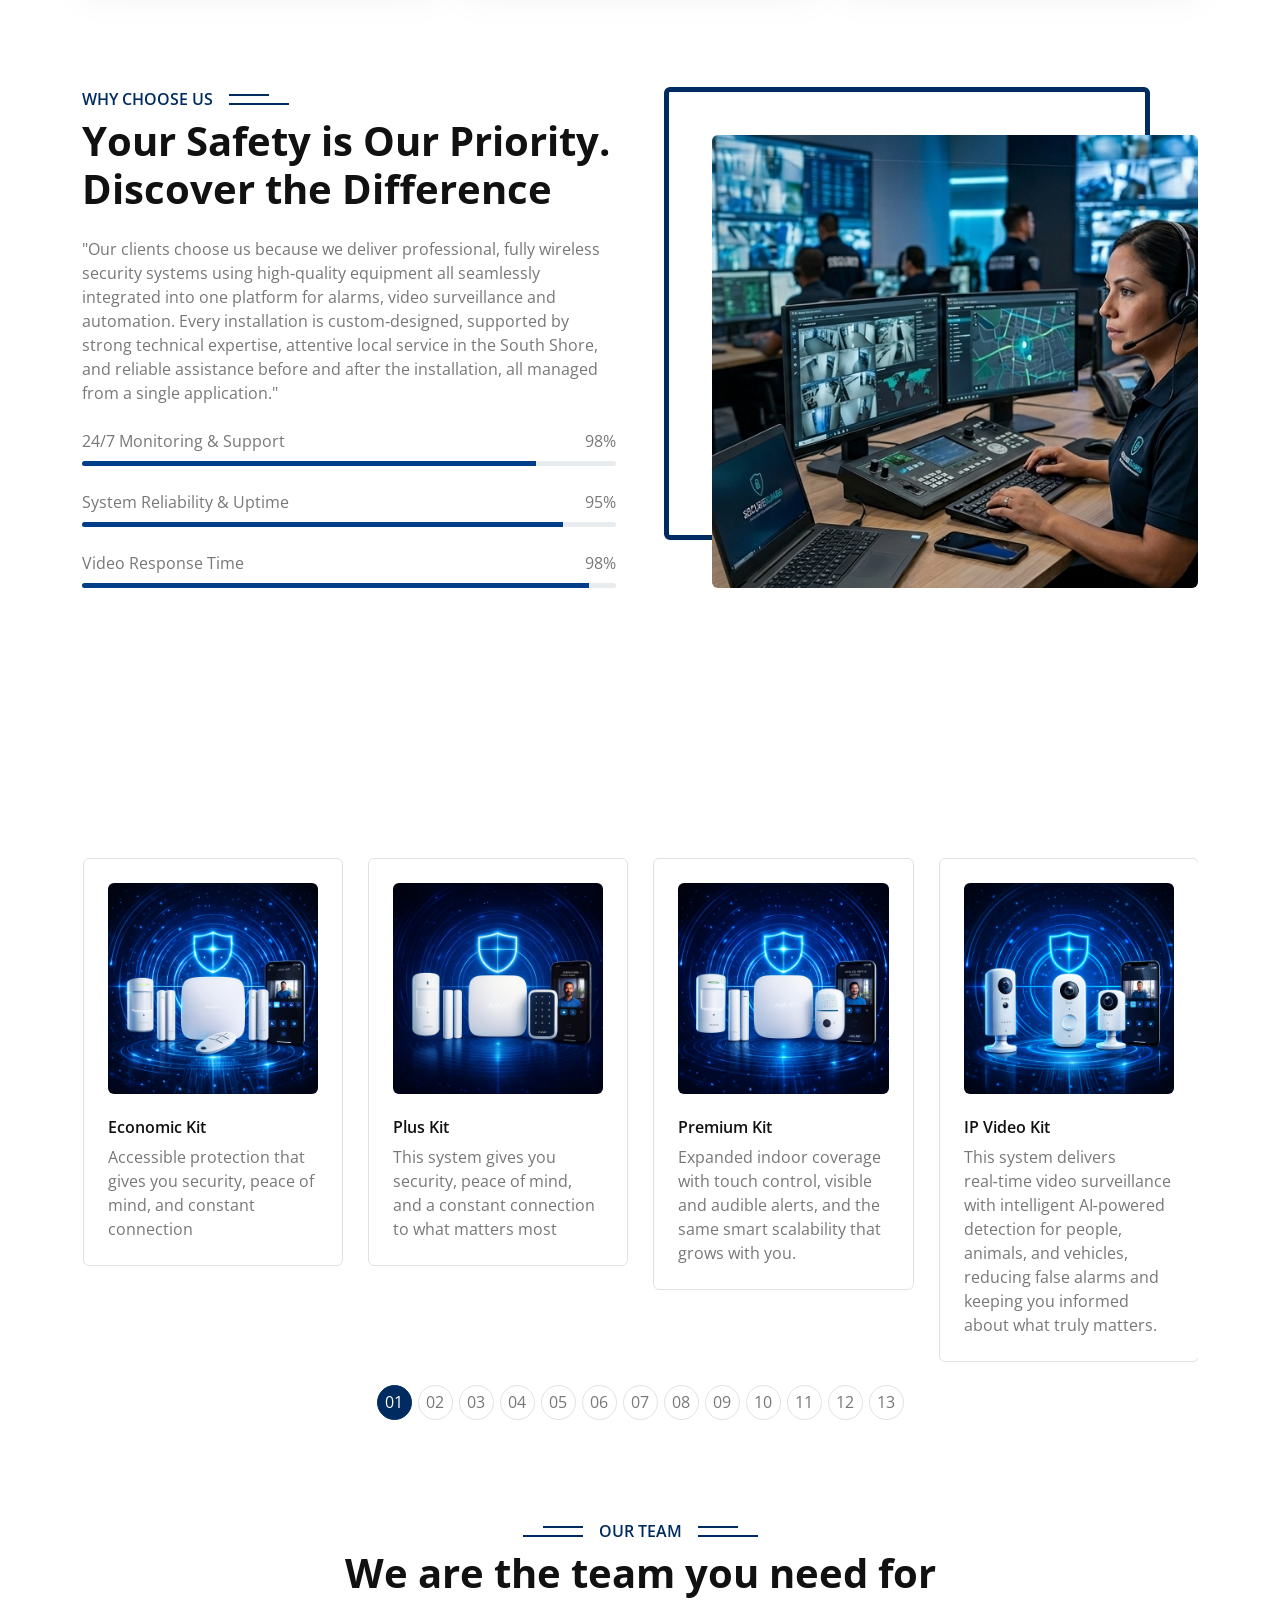
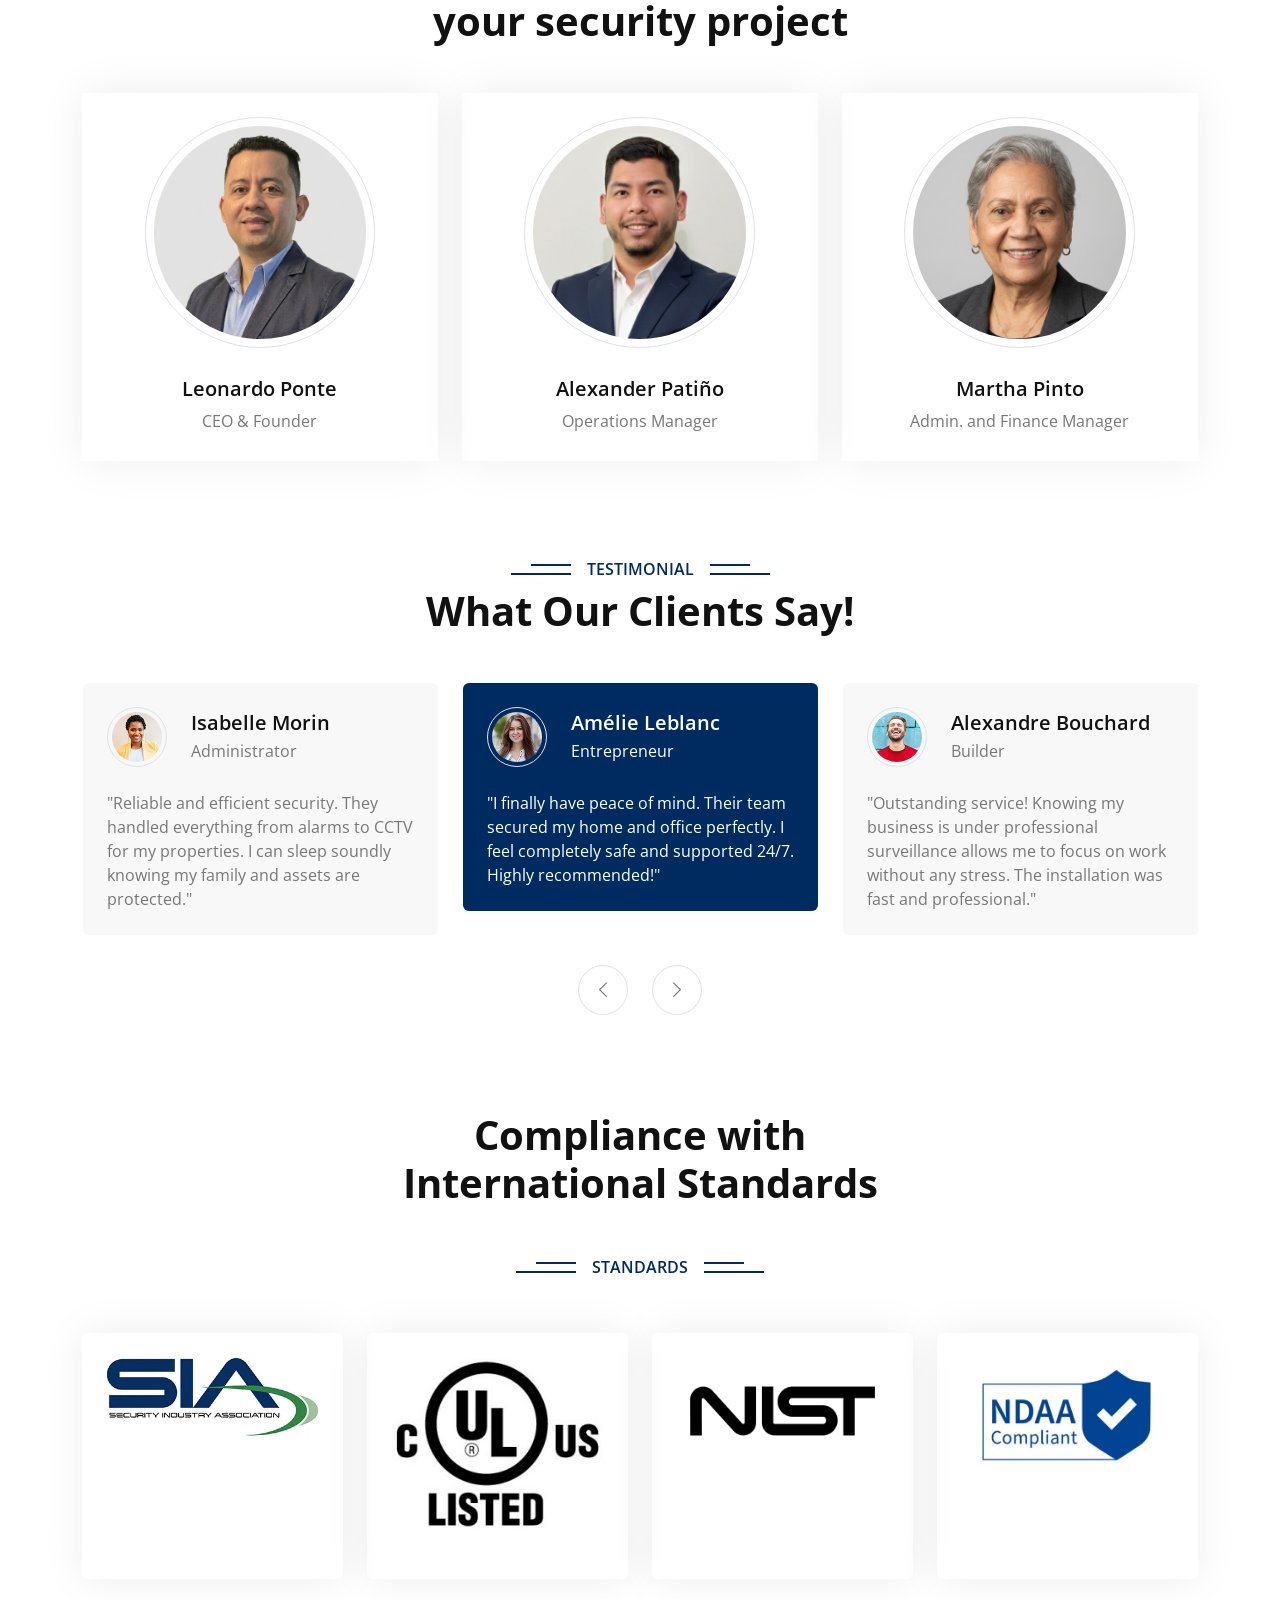
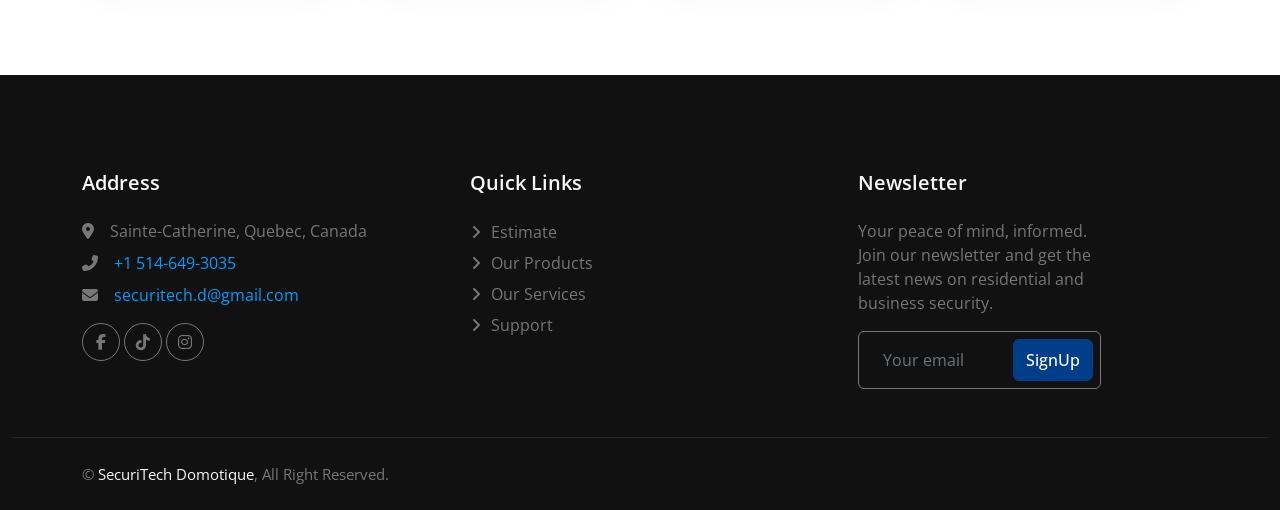
==== commit cc2a0f6e: "Productos 01 10 03 2026" ====
--- a/index.html
+++ b/index.html
@@ -132,8 +132,8 @@
         <div class="collapse navbar-collapse" id="navbarCollapse">
             <div class="navbar-nav me-auto p-3 p-lg-0">
                 <a href="index.html" class="nav-item nav-link active">Home</a>
-                <a href="estimateform.html" class="nav-item nav-link">Estimate</a>
-                <!-- <a href="service.html" class="nav-item nav-link">Services</a> -->
+                <a href="products.html" class="nav-item nav-link">Products</a>
+                <a href="services.html" class="nav-item nav-link">Services</a>
                 <!-- <a href="project.html" class="nav-item nav-link">Projects</a> -->
                 <!-- <div class="nav-item dropdown">
                     <a href="#" class="nav-link dropdown-toggle" data-bs-toggle="dropdown">Pages</a>
